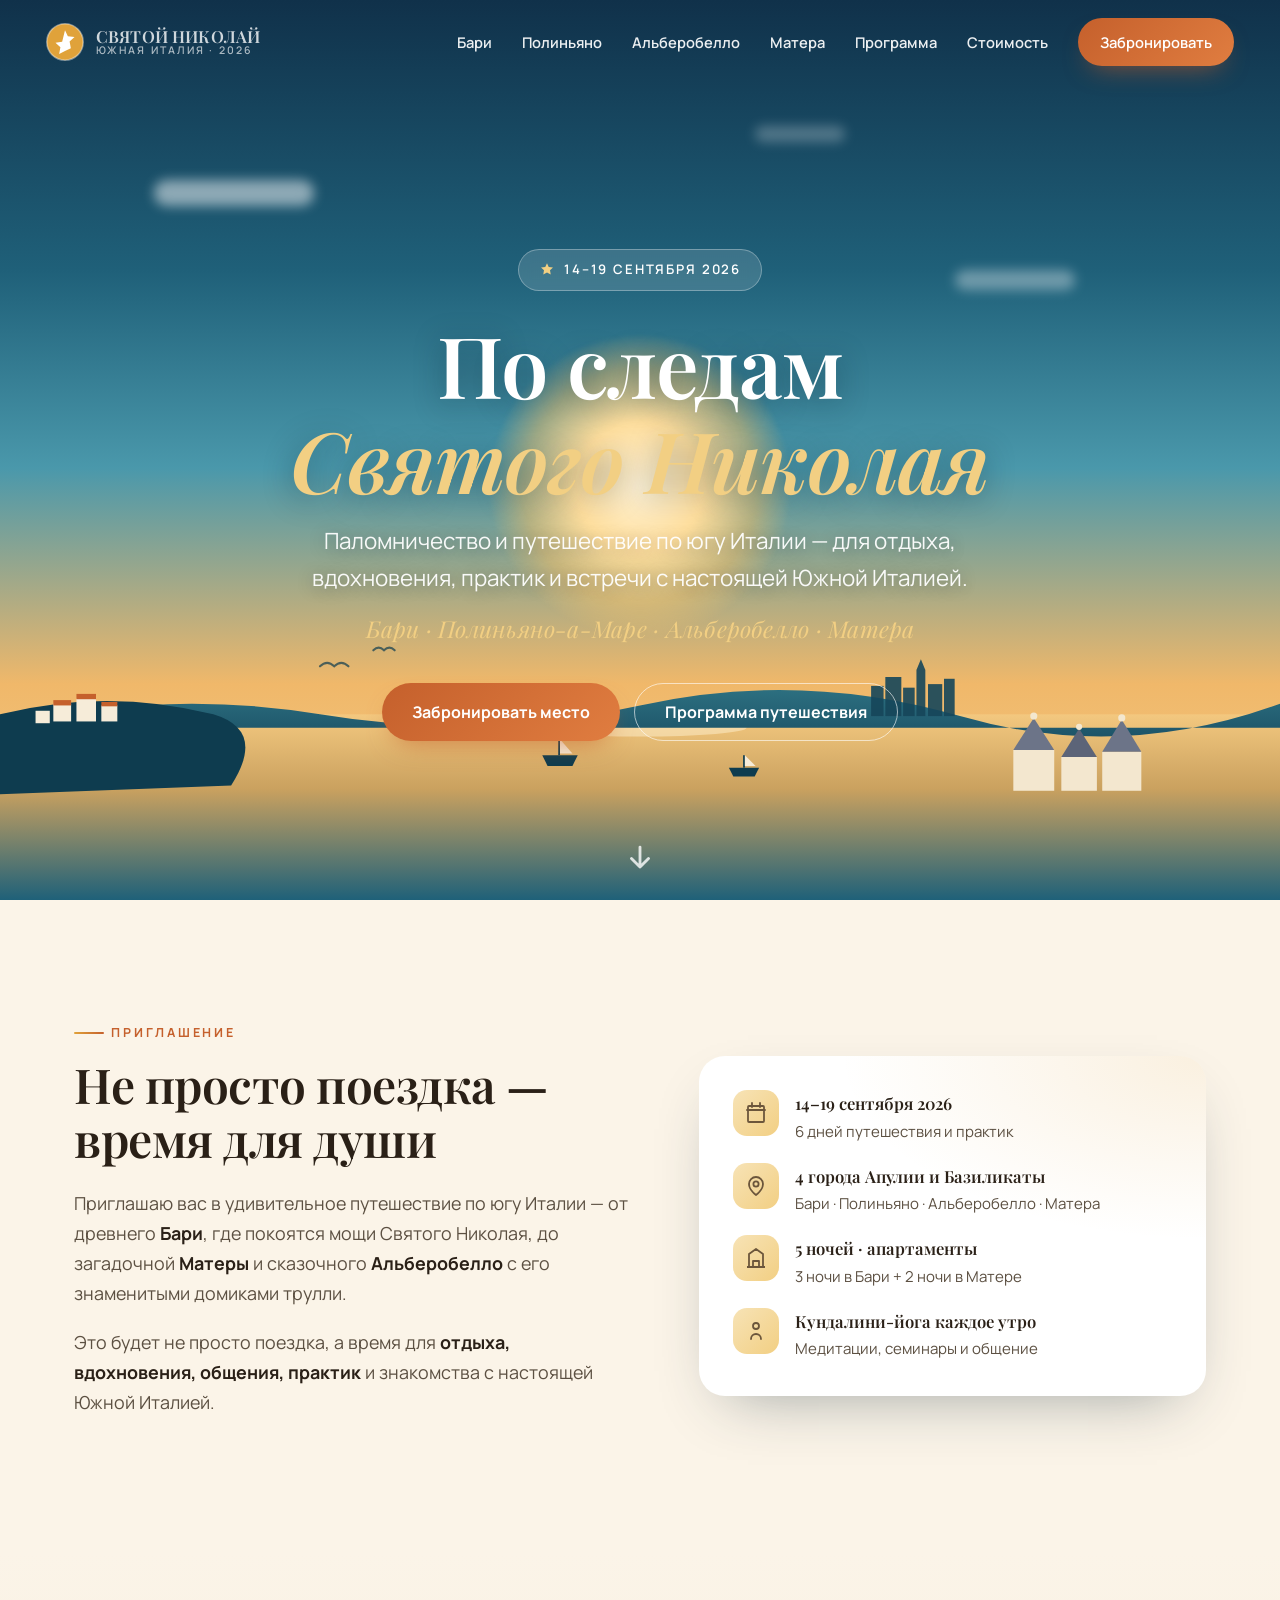
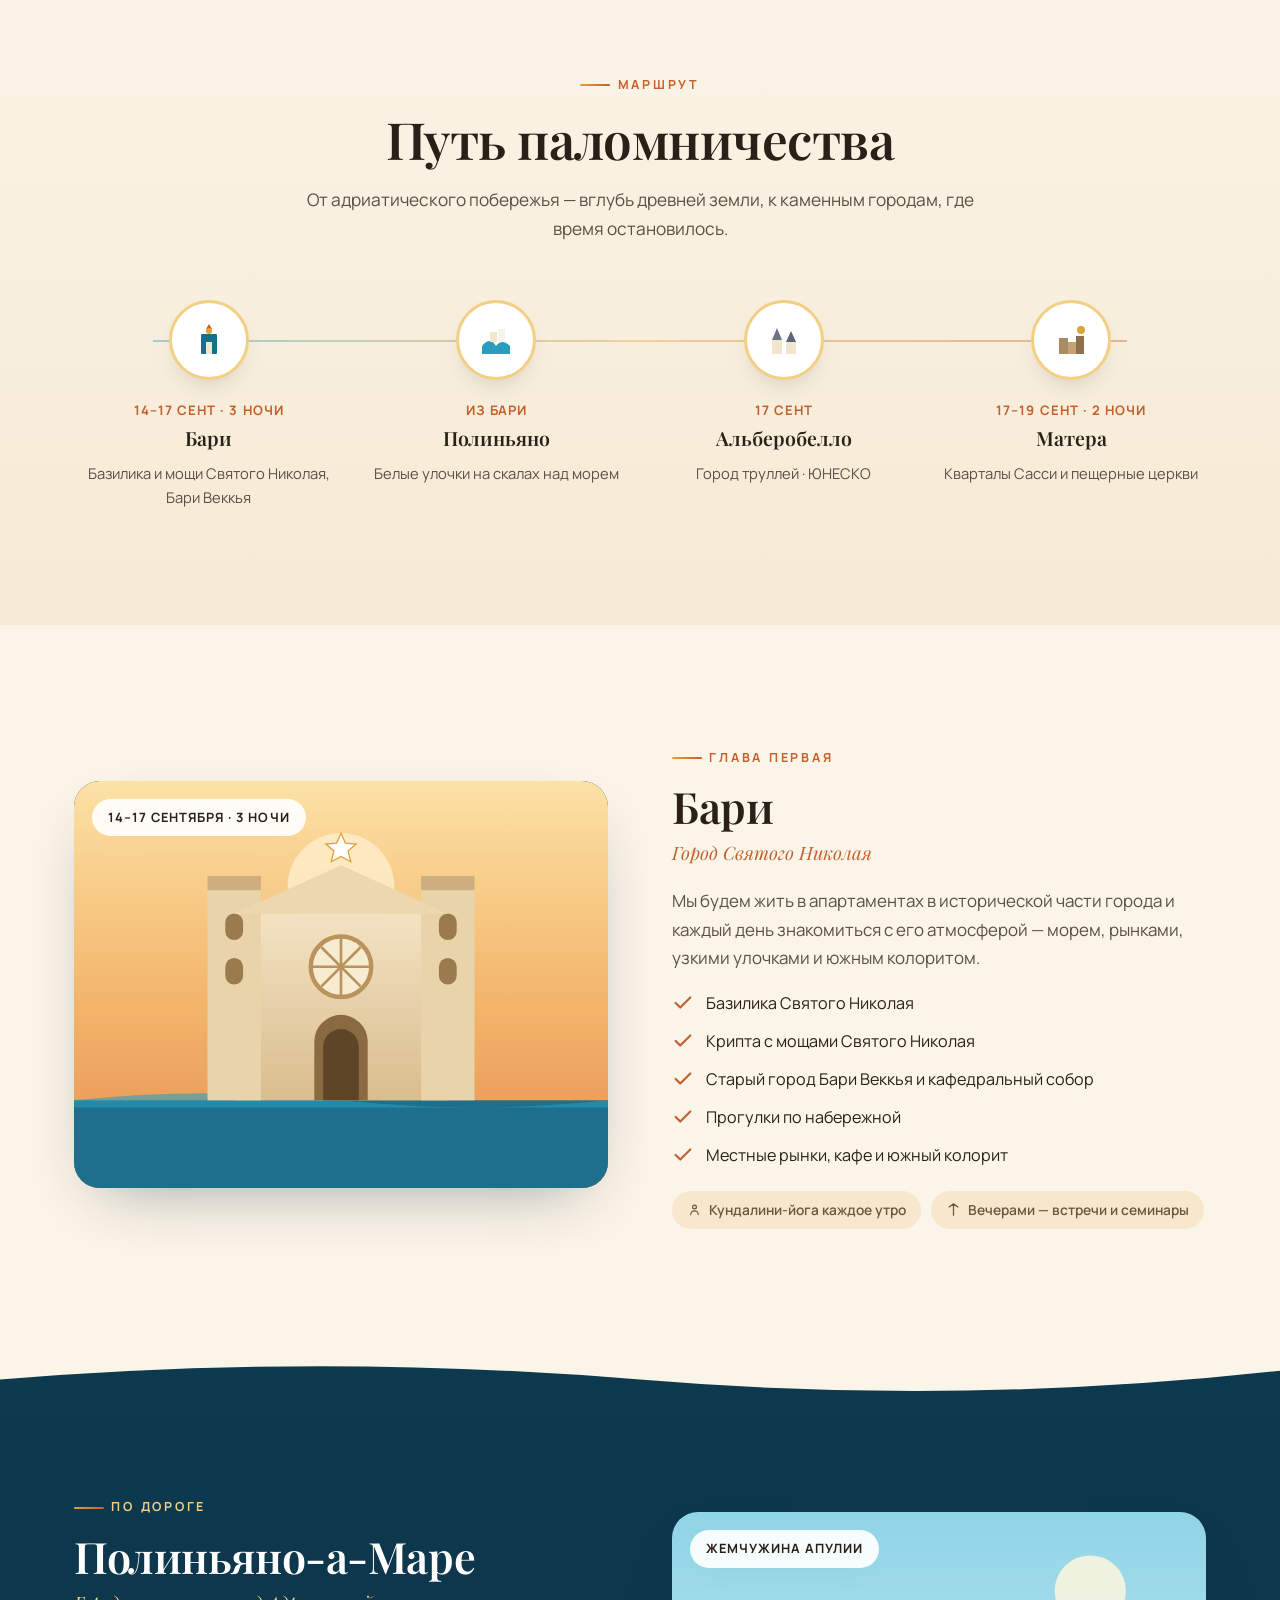
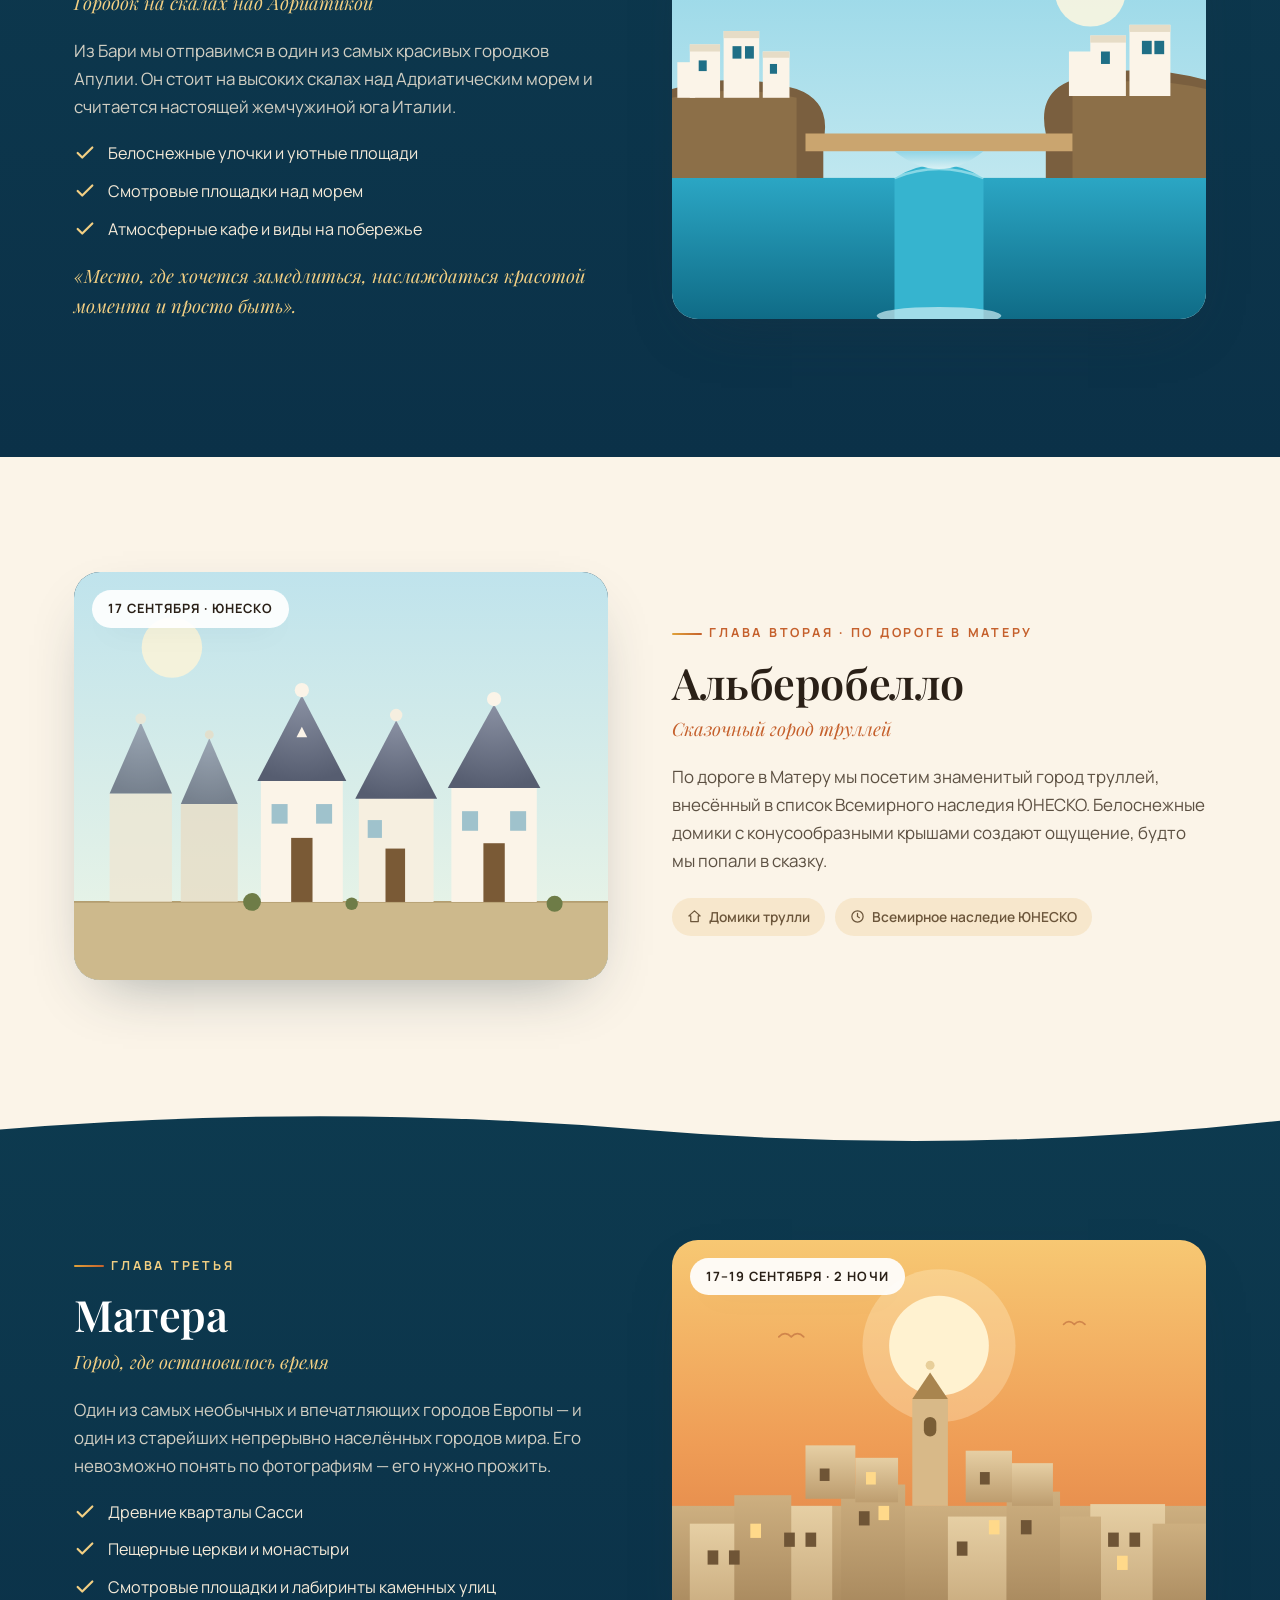
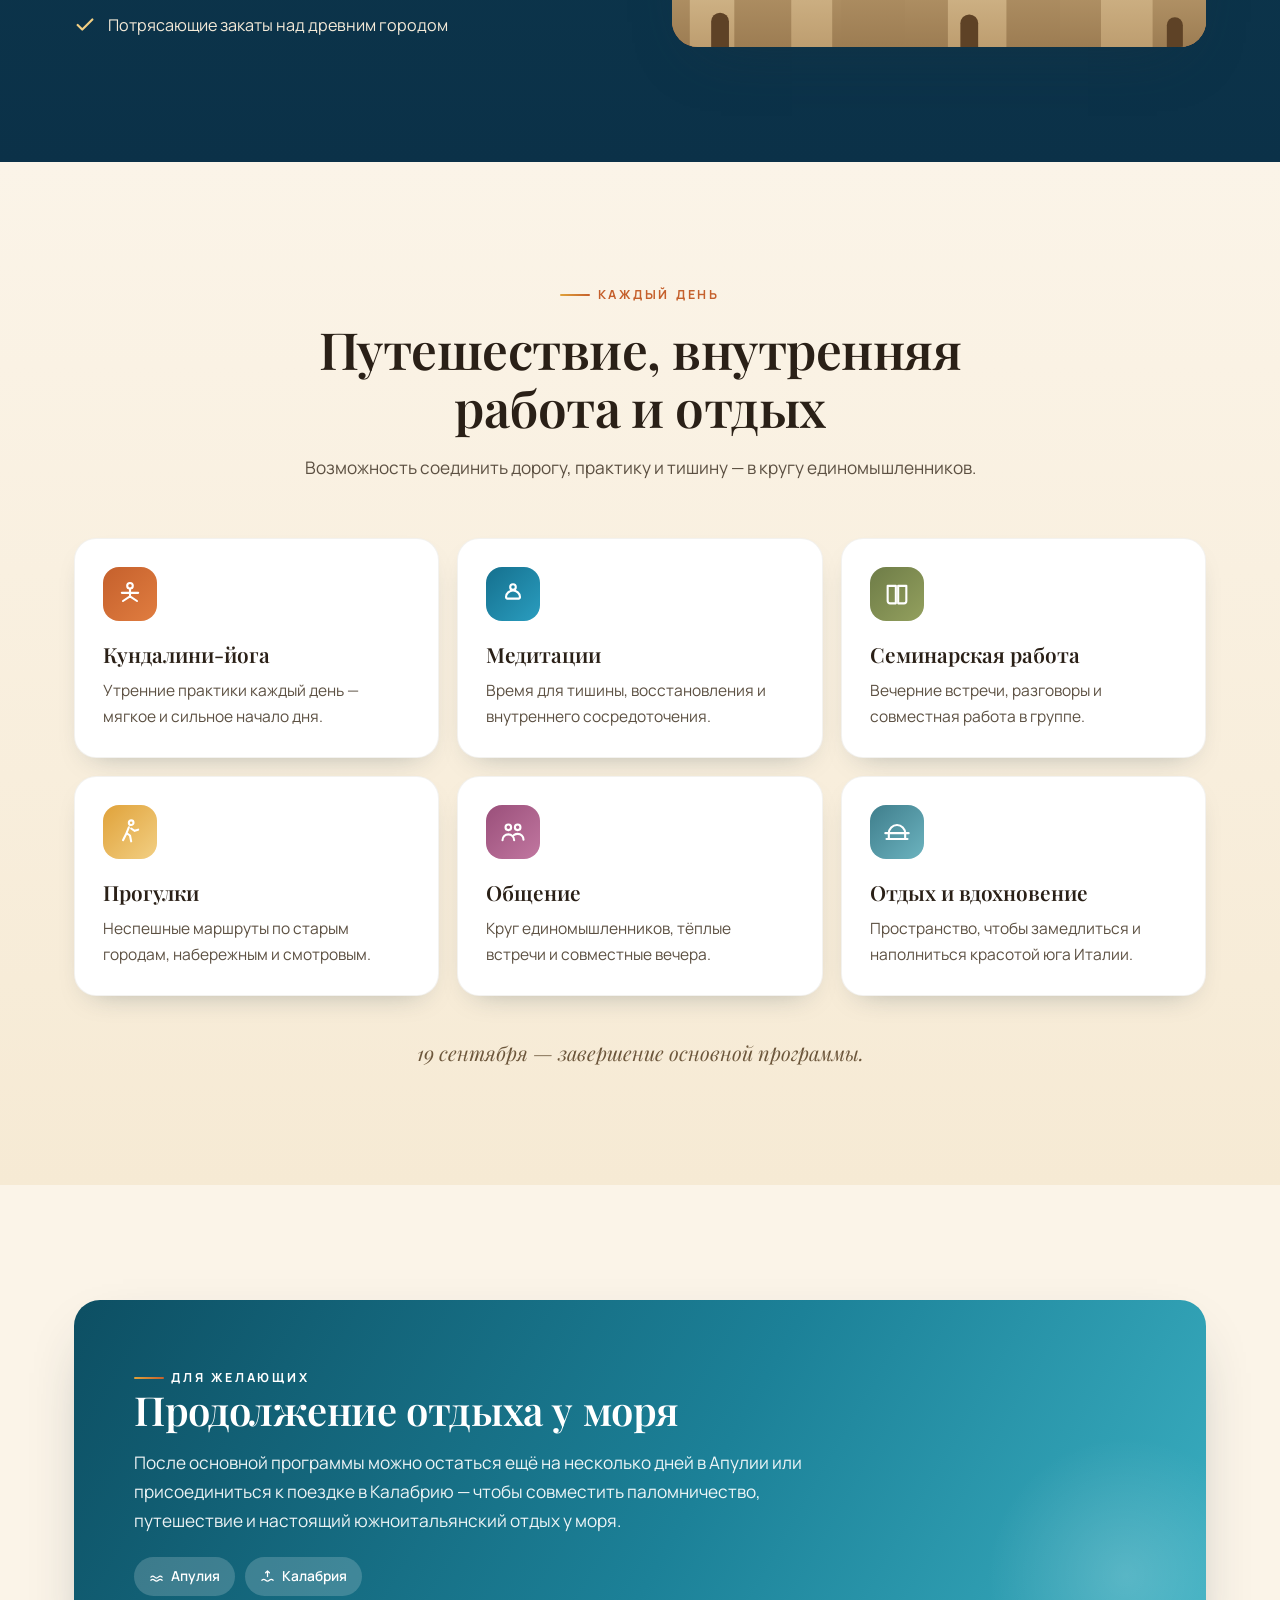
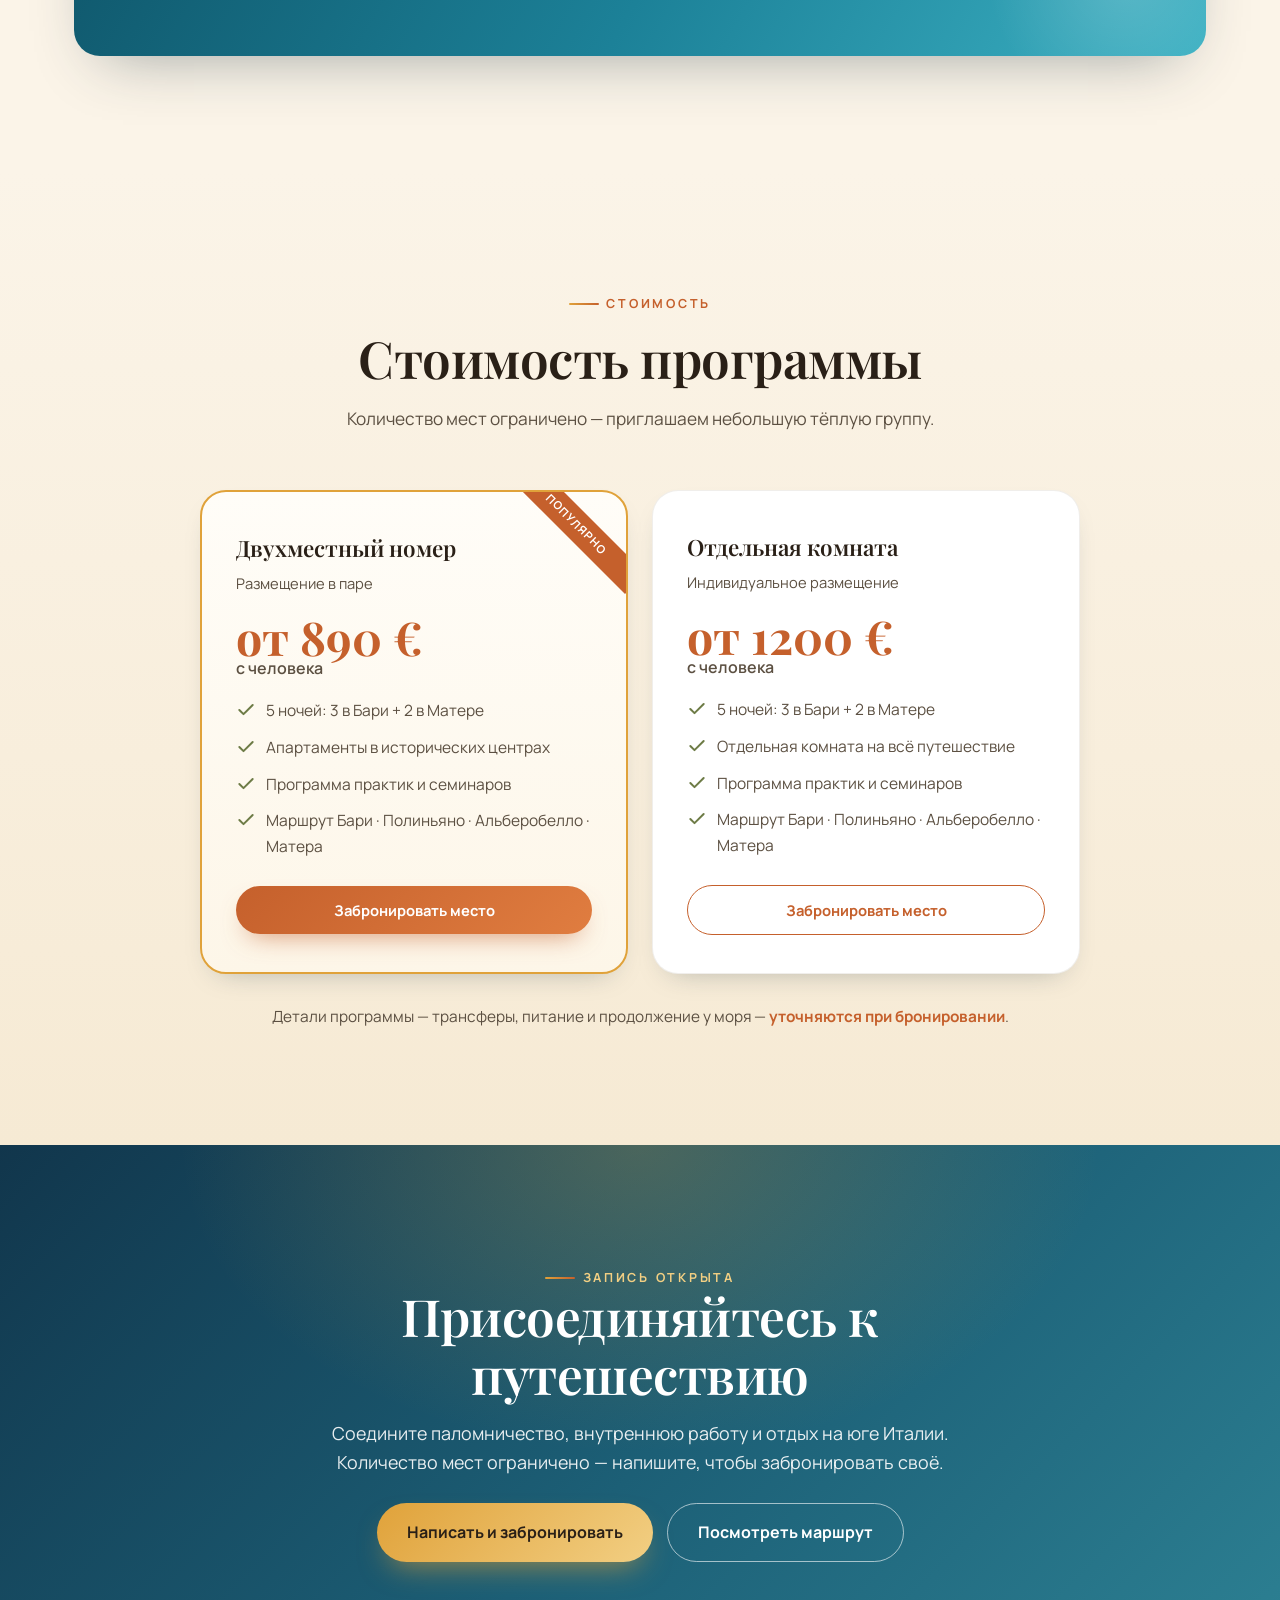
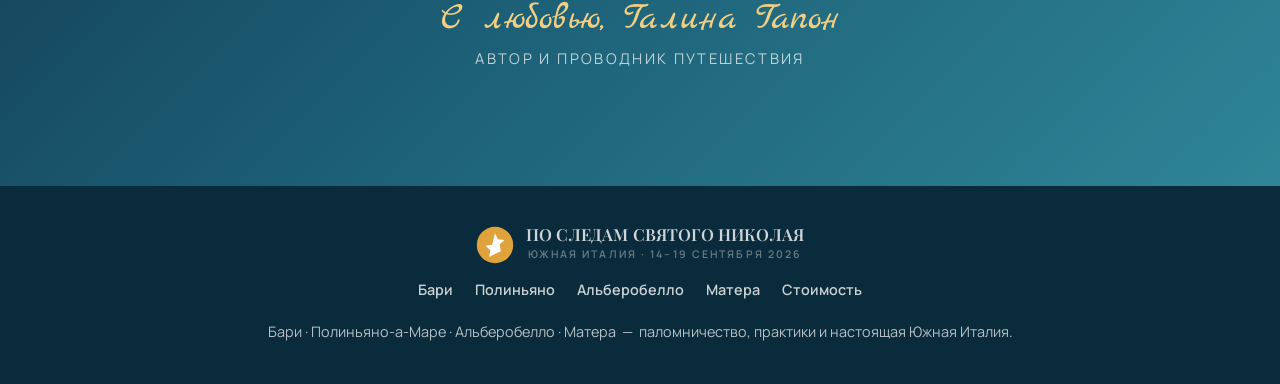
==== index.html @ a9928891 "Сайт-приглашение: По следам Святого Николая — Южная Италия (14–19 сентября 2026) Одностраничный сайт" ====
<!DOCTYPE html>
<html lang="ru">
<head>
<meta charset="UTF-8">
<meta name="viewport" content="width=device-width, initial-scale=1.0">
<title>По следам Святого Николая · Южная Италия · 14–19 сентября 2026</title>
<meta name="description" content="Путешествие по югу Италии: Бари, Полиньяно-а-Маре, Альберобелло и Матера. Паломничество к мощам Святого Николая, практики Кундалини-йоги, медитации и южноитальянский колорит. 14–19 сентября 2026.">
<meta property="og:title" content="По следам Святого Николая · Южная Италия">
<meta property="og:description" content="Бари · Полиньяно-а-Маре · Альберобелло · Матера. 14–19 сентября 2026. Паломничество, практики и настоящая Южная Италия.">
<meta property="og:type" content="website">
<link rel="preconnect" href="https://fonts.googleapis.com">
<link rel="preconnect" href="https://fonts.gstatic.com" crossorigin>
<link href="https://fonts.googleapis.com/css2?family=Playfair+Display:ital,wght@0,500;0,600;0,700;1,500&family=Manrope:wght@300;400;500;600;700&family=Marck+Script&display=swap" rel="stylesheet">
<style>
  :root{
    --sea-deep:#0b3d54; --sea:#15708e; --sea-light:#2a9dbf; --azure:#5cc3d8;
    --terracotta:#c5602c; --terracotta-light:#e07d40;
    --gold:#e0a23a; --gold-soft:#f2cf83; --gold-pale:#f7e3b6;
    --cream:#fbf4e8; --cream-deep:#f3e6cf;
    --stone:#6c563b; --stone-light:#a98c63;
    --olive:#6e7c47;
    --ink:#2a2017; --ink-soft:#5c5042;
    --white:#ffffff;
    --shadow:0 24px 60px -28px rgba(28,52,64,.45);
    --shadow-sm:0 12px 30px -18px rgba(28,52,64,.4);
    --radius:26px;
    --maxw:1180px;
  }
  *{box-sizing:border-box;margin:0;padding:0}
  html{scroll-behavior:smooth}
  body{
    font-family:'Manrope',system-ui,sans-serif;
    color:var(--ink);
    background:var(--cream);
    line-height:1.66;
    -webkit-font-smoothing:antialiased;
    overflow-x:hidden;
  }
  h1,h2,h3,.serif{font-family:'Playfair Display',Georgia,serif;font-weight:600;line-height:1.12;letter-spacing:-.01em}
  img,svg{display:block;max-width:100%}
  a{color:inherit;text-decoration:none}
  section{position:relative}
  .wrap{max-width:var(--maxw);margin:0 auto;padding:0 24px}
  .eyebrow{
    display:inline-flex;align-items:center;gap:.6em;
    font-size:.78rem;font-weight:700;letter-spacing:.22em;text-transform:uppercase;
    color:var(--terracotta);
  }
  .eyebrow::before{content:"";width:30px;height:2px;background:linear-gradient(90deg,var(--gold),var(--terracotta));border-radius:2px}

  /* ---------- HEADER ---------- */
  .site-header{
    position:fixed;top:0;left:0;right:0;z-index:60;
    display:flex;align-items:center;justify-content:space-between;
    padding:18px clamp(20px,4vw,46px);
    transition:background .4s ease, box-shadow .4s ease, padding .4s ease;
  }
  .site-header.scrolled{
    background:rgba(251,244,232,.86);
    backdrop-filter:blur(14px);
    box-shadow:0 10px 30px -22px rgba(20,40,50,.5);
    padding-top:12px;padding-bottom:12px;
  }
  .brand{display:flex;align-items:center;gap:12px;color:var(--white);transition:color .4s}
  .scrolled .brand{color:var(--ink)}
  .brand .mark{width:38px;height:38px;flex:none}
  .brand b{font-family:'Playfair Display',serif;font-weight:600;font-size:1.04rem;letter-spacing:.01em;line-height:1.05}
  .brand span{display:block;font-family:'Manrope';font-size:.66rem;letter-spacing:.2em;text-transform:uppercase;opacity:.8;font-weight:600}
  .nav{display:flex;align-items:center;gap:30px}
  .nav a{
    font-size:.92rem;font-weight:600;color:rgba(255,255,255,.92);
    position:relative;transition:color .3s;
  }
  .scrolled .nav a{color:var(--ink-soft)}
  .nav a:not(.btn)::after{content:"";position:absolute;left:0;bottom:-6px;height:2px;width:0;background:var(--gold);transition:width .3s}
  .nav a:not(.btn):hover::after{width:100%}
  .nav a:not(.btn):hover{color:var(--gold)}
  .scrolled .nav a:not(.btn):hover{color:var(--terracotta)}
  .btn{
    display:inline-flex;align-items:center;gap:.5em;
    background:linear-gradient(135deg,var(--terracotta),var(--terracotta-light));
    color:#fff !important;font-weight:700;font-size:.92rem;
    padding:12px 22px;border-radius:100px;
    box-shadow:0 12px 26px -12px rgba(197,96,44,.7);
    transition:transform .25s ease, box-shadow .25s ease;
  }
  .btn:hover{transform:translateY(-2px);box-shadow:0 18px 34px -12px rgba(197,96,44,.8)}
  .btn.ghost{background:transparent;border:1.6px solid rgba(255,255,255,.6);box-shadow:none;color:#fff !important}
  .scrolled .btn.ghost{border-color:var(--terracotta);color:var(--terracotta) !important}
  .burger{display:none;flex-direction:column;gap:5px;background:none;border:0;cursor:pointer;padding:6px}
  .burger span{width:26px;height:2.4px;background:#fff;border-radius:2px;transition:.3s}
  .scrolled .burger span{background:var(--ink)}

  /* ---------- HERO ---------- */
  .hero{
    min-height:100svh;position:relative;display:flex;align-items:center;
    background:linear-gradient(180deg,#10314a 0%, #1f6079 30%, #4a98ab 52%, #f0b86a 76%, #f4cf8e 100%);
    overflow:hidden;
  }
  .hero .sun{
    position:absolute;left:50%;top:54%;
    width:300px;height:300px;border-radius:50%;
    background:radial-gradient(circle,#fff3d6 0%, #ffdf9e 30%, rgba(247,196,107,.5) 55%, rgba(247,196,107,0) 72%);
    transform:translate(-50%,-50%);
    filter:blur(2px);animation:glow 7s ease-in-out infinite;
  }
  @keyframes glow{0%,100%{opacity:.9;transform:translate(-50%,-50%) scale(1)}50%{opacity:1;transform:translate(-50%,-50%) scale(1.06)}}
  .hero-scene{position:absolute;left:0;right:0;bottom:-1px;width:100%;height:auto;z-index:2}
  .hero-clouds{position:absolute;inset:0;z-index:1;pointer-events:none}
  .cloud{position:absolute;background:rgba(255,255,255,.5);border-radius:100px;filter:blur(6px)}
  .c1{width:160px;height:26px;top:20%;left:12%;animation:drift 26s linear infinite}
  .c2{width:120px;height:20px;top:30%;right:16%;opacity:.7;animation:drift 34s linear infinite reverse}
  .c3{width:90px;height:16px;top:14%;right:34%;opacity:.5;animation:drift 30s linear infinite}
  @keyframes drift{0%{transform:translateX(-30px)}50%{transform:translateX(30px)}100%{transform:translateX(-30px)}}
  .hero-inner{position:relative;z-index:5;width:100%;max-width:var(--maxw);margin:0 auto;padding:120px 24px 30px;text-align:center;color:#fff}
  .hero-badge{
    display:inline-flex;align-items:center;gap:.7em;margin-bottom:26px;
    padding:9px 20px;border-radius:100px;
    background:rgba(255,255,255,.14);border:1px solid rgba(255,255,255,.3);
    backdrop-filter:blur(6px);
    font-size:.82rem;font-weight:600;letter-spacing:.14em;text-transform:uppercase;
  }
  .hero-badge svg{width:16px;height:16px}
  .hero h1{
    font-size:clamp(2.5rem,7vw,5.3rem);color:#fff;
    text-shadow:0 4px 30px rgba(10,30,45,.4);
    margin-bottom:.18em;
  }
  .hero h1 em{font-style:italic;color:var(--gold-soft)}
  .hero .lead{
    font-size:clamp(1.05rem,2.2vw,1.4rem);font-weight:400;
    max-width:660px;margin:0 auto 14px;color:rgba(255,255,255,.94);
    text-shadow:0 2px 16px rgba(10,30,45,.35);
  }
  .hero .route-line{
    font-family:'Playfair Display',serif;font-style:italic;
    font-size:clamp(1rem,2.4vw,1.45rem);color:var(--gold-soft);
    margin-bottom:34px;letter-spacing:.01em;
  }
  .hero-cta{display:flex;gap:14px;justify-content:center;flex-wrap:wrap}
  .hero-cta .btn{padding:15px 30px;font-size:1rem}
  .scroll-hint{position:absolute;bottom:26px;left:50%;transform:translateX(-50%);z-index:5;color:#fff;opacity:.8;animation:bob 2.4s ease-in-out infinite}
  @keyframes bob{0%,100%{transform:translateX(-50%) translateY(0)}50%{transform:translateX(-50%) translateY(9px)}}

  /* ---------- SECTION SHELL ---------- */
  .section{padding:clamp(72px,9vw,120px) 0}
  .section-head{max-width:720px;margin:0 auto 56px;text-align:center}
  .section-head h2{font-size:clamp(2rem,4.6vw,3.2rem);margin:.3em 0 .35em}
  .section-head p{font-size:1.08rem;color:var(--ink-soft)}
  .tint-cream{background:var(--cream)}
  .tint-deep{background:linear-gradient(180deg,#0d3a4f,#0b3148);color:#f4ead8}
  .tint-deep .section-head p,.tint-deep p{color:rgba(244,234,216,.82)}
  .tint-sand{background:linear-gradient(180deg,#fbf4e8,#f6ead4)}

  /* ---------- INVITE ---------- */
  .invite{display:grid;grid-template-columns:1.05fr .95fr;gap:clamp(30px,5vw,68px);align-items:center}
  .invite .lead-text p{font-size:1.12rem;margin-bottom:1.1em;color:var(--ink-soft)}
  .invite .lead-text p strong{color:var(--ink);font-weight:700}
  .invite-card{
    background:var(--white);border-radius:var(--radius);padding:34px;
    box-shadow:var(--shadow);position:relative;overflow:hidden;
  }
  .invite-card::before{content:"";position:absolute;inset:0;background:radial-gradient(120% 90% at 100% 0,rgba(224,162,58,.16),transparent 60%)}
  .invite-card .facts{position:relative;display:grid;gap:18px}
  .fact{display:flex;gap:16px;align-items:flex-start}
  .fact .ic{flex:none;width:46px;height:46px;border-radius:14px;display:grid;place-items:center;background:linear-gradient(135deg,var(--gold-pale),var(--gold-soft));color:var(--stone)}
  .fact .ic svg{width:24px;height:24px}
  .fact b{display:block;font-size:1.04rem;font-family:'Playfair Display',serif;font-weight:600}
  .fact span{font-size:.94rem;color:var(--ink-soft)}

  /* ---------- ROUTE TIMELINE ---------- */
  .route-grid{display:grid;grid-template-columns:repeat(4,1fr);gap:18px;position:relative}
  .route-grid::before{content:"";position:absolute;top:40px;left:7%;right:7%;height:2px;background:linear-gradient(90deg,var(--sea-light),var(--gold),var(--terracotta));opacity:.4;z-index:0}
  .stop{position:relative;z-index:1;text-align:center}
  .stop .dot{
    width:80px;height:80px;margin:0 auto 16px;border-radius:50%;
    background:var(--white);box-shadow:var(--shadow-sm);
    display:grid;place-items:center;border:3px solid var(--gold-soft);
    transition:transform .3s;
  }
  .stop:hover .dot{transform:translateY(-6px)}
  .stop .dot svg{width:40px;height:40px}
  .stop h4{font-family:'Playfair Display',serif;font-size:1.22rem;font-weight:600;margin-bottom:2px}
  .stop .when{font-size:.82rem;font-weight:700;letter-spacing:.08em;text-transform:uppercase;color:var(--terracotta)}
  .stop p{font-size:.92rem;color:var(--ink-soft);margin-top:6px}

  /* ---------- CITY BLOCKS ---------- */
  .city{display:grid;grid-template-columns:1fr 1fr;gap:clamp(28px,5vw,64px);align-items:center}
  .city.flip .city-art{order:2}
  .city-art{
    border-radius:var(--radius);overflow:hidden;box-shadow:var(--shadow);
    position:relative;aspect-ratio:4/3.05;background:#0e2f44;
  }
  .city-art svg{width:100%;height:100%}
  .city-tag{
    position:absolute;top:18px;left:18px;z-index:3;
    background:rgba(255,255,255,.92);color:var(--ink);
    padding:8px 16px;border-radius:100px;font-size:.8rem;font-weight:700;
    letter-spacing:.08em;text-transform:uppercase;box-shadow:var(--shadow-sm);
  }
  .city-copy .eyebrow{margin-bottom:14px}
  .city-copy h3{font-size:clamp(1.9rem,3.6vw,2.7rem);margin-bottom:.18em}
  .city-copy .sub{font-style:italic;font-family:'Playfair Display',serif;color:var(--terracotta);font-size:1.15rem;margin-bottom:1em}
  .city-copy>p{color:var(--ink-soft);font-size:1.06rem;margin-bottom:1.1em}
  .tint-deep .city-copy>p{color:rgba(244,234,216,.85)}
  .ticklist{list-style:none;display:grid;gap:11px}
  .ticklist li{display:flex;gap:12px;align-items:flex-start;font-size:1.01rem}
  .ticklist li svg{flex:none;width:22px;height:22px;margin-top:2px;color:var(--terracotta)}
  .tint-deep .ticklist li svg{color:var(--gold-soft)}
  .pillrow{display:flex;flex-wrap:wrap;gap:10px;margin-top:22px}
  .pill{display:inline-flex;align-items:center;gap:.5em;background:rgba(224,162,58,.16);color:var(--stone);padding:8px 15px;border-radius:100px;font-size:.86rem;font-weight:600}
  .tint-deep .pill{background:rgba(244,234,216,.14);color:#f4ead8}
  .pill svg{width:15px;height:15px}

  /* ---------- DAILY GRID ---------- */
  .daily-grid{display:grid;grid-template-columns:repeat(3,1fr);gap:18px}
  .daily-card{
    background:var(--white);border-radius:22px;padding:28px;
    box-shadow:var(--shadow-sm);transition:transform .3s ease, box-shadow .3s ease;
    border:1px solid rgba(108,86,59,.08);
  }
  .daily-card:hover{transform:translateY(-6px);box-shadow:var(--shadow)}
  .daily-card .ic{width:54px;height:54px;border-radius:16px;display:grid;place-items:center;margin-bottom:16px;color:#fff}
  .daily-card .ic svg{width:28px;height:28px}
  .i-yoga{background:linear-gradient(135deg,#c5602c,#e07d40)}
  .i-med{background:linear-gradient(135deg,#15708e,#2a9dbf)}
  .i-book{background:linear-gradient(135deg,#6e7c47,#93a05e)}
  .i-walk{background:linear-gradient(135deg,#e0a23a,#f2cf83)}
  .i-people{background:linear-gradient(135deg,#9a4f7a,#c177a0)}
  .i-rest{background:linear-gradient(135deg,#3f7e8c,#6cb3bf)}
  .daily-card h4{font-family:'Playfair Display',serif;font-size:1.3rem;font-weight:600;margin-bottom:6px}
  .daily-card p{font-size:.97rem;color:var(--ink-soft)}

  /* ---------- SEA EXTENSION ---------- */
  .sea-banner{
    border-radius:var(--radius);overflow:hidden;position:relative;
    background:linear-gradient(120deg,#0d4f63,#1c8198 55%,#3bb0c2);
    color:#fff;padding:clamp(34px,5vw,60px);box-shadow:var(--shadow);
  }
  .sea-banner::after{content:"";position:absolute;right:-60px;bottom:-60px;width:280px;height:280px;border-radius:50%;background:radial-gradient(circle,rgba(255,255,255,.18),transparent 70%)}
  .sea-banner-inner{position:relative;z-index:2;max-width:680px}
  .sea-banner h3{font-size:clamp(1.7rem,3.4vw,2.5rem);color:#fff;margin-bottom:.4em}
  .sea-banner p{font-size:1.08rem;color:rgba(255,255,255,.92);margin-bottom:1em}
  .sea-banner .pillrow .pill{background:rgba(255,255,255,.18);color:#fff}

  /* ---------- PRICING ---------- */
  .price-grid{display:grid;grid-template-columns:repeat(2,1fr);gap:24px;max-width:880px;margin:0 auto}
  .price-card{
    background:var(--white);border-radius:var(--radius);padding:38px 34px;
    box-shadow:var(--shadow-sm);position:relative;overflow:hidden;
    border:1px solid rgba(108,86,59,.1);transition:transform .3s, box-shadow .3s;
  }
  .price-card:hover{transform:translateY(-6px);box-shadow:var(--shadow)}
  .price-card.feature{border:2px solid var(--gold);background:linear-gradient(180deg,#fffdf8,#fdf6e8)}
  .price-card .ribbon{position:absolute;top:18px;right:-34px;transform:rotate(45deg);background:var(--terracotta);color:#fff;font-size:.7rem;font-weight:700;letter-spacing:.12em;padding:5px 44px;text-transform:uppercase}
  .price-card h4{font-family:'Playfair Display',serif;font-size:1.4rem;font-weight:600;margin-bottom:4px}
  .price-card .who{font-size:.92rem;color:var(--ink-soft);margin-bottom:18px}
  .price-card .amount{font-family:'Playfair Display',serif;font-size:2.9rem;font-weight:700;color:var(--terracotta);line-height:1}
  .price-card .amount small{font-size:1rem;font-weight:600;color:var(--ink-soft);display:block;font-family:'Manrope'}
  .price-card ul{list-style:none;margin:22px 0 26px;display:grid;gap:11px}
  .price-card ul li{display:flex;gap:10px;align-items:flex-start;font-size:.97rem;color:var(--ink-soft)}
  .price-card ul li svg{flex:none;width:20px;height:20px;color:var(--olive);margin-top:2px}
  .price-card .btn{width:100%;justify-content:center}
  .price-note{text-align:center;margin-top:30px;font-size:.96rem;color:var(--ink-soft)}
  .price-note b{color:var(--terracotta)}

  /* ---------- BOOKING / CTA ---------- */
  .booking{
    background:linear-gradient(135deg,#11364c 0%, #1c5f76 50%, #2f8597 100%);
    color:#fff;text-align:center;position:relative;overflow:hidden;
  }
  .booking::before{content:"";position:absolute;inset:0;background:radial-gradient(60% 80% at 50% 0,rgba(224,162,58,.25),transparent 60%)}
  .booking .wrap{position:relative;z-index:2;max-width:760px}
  .booking h2{font-size:clamp(2rem,4.6vw,3.2rem);color:#fff;margin-bottom:.3em}
  .booking p{font-size:1.12rem;color:rgba(255,255,255,.9);margin-bottom:1.4em}
  .booking .hero-cta{margin-bottom:30px}
  .booking .btn.gold{background:linear-gradient(135deg,var(--gold),var(--gold-soft));color:var(--ink) !important;box-shadow:0 14px 30px -12px rgba(224,162,58,.7)}
  .signature{margin-top:38px}
  .signature .sig-name{font-family:'Marck Script',cursive;font-size:2.4rem;color:var(--gold-soft);line-height:1}
  .signature .sig-role{font-size:.92rem;letter-spacing:.16em;text-transform:uppercase;color:rgba(255,255,255,.7);margin-top:8px}

  /* ---------- FOOTER ---------- */
  footer{background:#0a2b3c;color:rgba(255,255,255,.7);padding:40px 0;text-align:center;font-size:.9rem}
  footer .brand{justify-content:center;color:#fff;margin-bottom:14px}
  footer a{color:var(--gold-soft)}
  footer .fnav{display:flex;gap:22px;justify-content:center;flex-wrap:wrap;margin:14px 0 18px}
  footer .fnav a{color:rgba(255,255,255,.78);font-weight:600}
  footer .fnav a:hover{color:var(--gold-soft)}

  /* wave divider */
  .wave{display:block;width:100%;height:auto;margin-bottom:-6px}

  /* reveal */
  .reveal{opacity:0;transform:translateY(34px);transition:opacity .8s cubic-bezier(.2,.7,.2,1),transform .8s cubic-bezier(.2,.7,.2,1)}
  .reveal.in{opacity:1;transform:none}
  .reveal.d1{transition-delay:.08s}.reveal.d2{transition-delay:.16s}.reveal.d3{transition-delay:.24s}.reveal.d4{transition-delay:.32s}

  /* ---------- RESPONSIVE ---------- */
  @media (max-width:900px){
    .nav{
      position:fixed;inset:0 0 0 auto;width:min(80vw,320px);
      flex-direction:column;align-items:flex-start;justify-content:center;gap:26px;
      background:rgba(13,52,71,.97);backdrop-filter:blur(10px);padding:40px;
      transform:translateX(100%);transition:transform .4s ease;
    }
    .nav.open{transform:none}
    .nav a,.scrolled .nav a{color:#fff}
    .nav .btn{color:#fff !important}
    .burger{display:flex;z-index:70}
    .nav.open ~ .burger span:nth-child(1){transform:translateY(7px) rotate(45deg)}
    .invite,.city,.city.flip .city-art{grid-template-columns:1fr}
    .city.flip .city-art{order:0}
    .route-grid{grid-template-columns:repeat(2,1fr);gap:30px}
    .route-grid::before{display:none}
    .daily-grid{grid-template-columns:repeat(2,1fr)}
    .price-grid{grid-template-columns:1fr;max-width:460px}
  }
  @media (max-width:560px){
    .daily-grid{grid-template-columns:1fr}
    .route-grid{grid-template-columns:1fr}
    .hero-inner{padding-top:104px}
    .nav{width:100%}
  }
  @media (prefers-reduced-motion:reduce){
    .reveal{transition:none;opacity:1;transform:none}
    .sun,.cloud,.scroll-hint{animation:none}
  }
</style>
</head>
<body>

<!-- ============ HEADER ============ -->
<header class="site-header" id="top">
  <a class="brand" href="#top">
    <svg class="mark" viewBox="0 0 48 48" fill="none" aria-hidden="true">
      <circle cx="24" cy="24" r="23" fill="#e0a23a"/>
      <circle cx="24" cy="24" r="23" stroke="#fff" stroke-opacity=".4" stroke-width="2"/>
      <path d="M24 9l3.6 7.7 8.4 1-6.2 5.8 1.6 8.4L24 35.4 16.6 39l1.6-8.4-6.2-5.8 8.4-1L24 9z" fill="#fff"/>
    </svg>
    <span style="line-height:1.1"><b>Святой&nbsp;Николай</b><span>Южная Италия · 2026</span></span>
  </a>
  <nav class="nav" id="nav">
    <a href="#bari">Бари</a>
    <a href="#polignano">Полиньяно</a>
    <a href="#alberobello">Альберобелло</a>
    <a href="#matera">Матера</a>
    <a href="#daily">Программа</a>
    <a href="#price">Стоимость</a>
    <a href="#booking" class="btn">Забронировать</a>
  </nav>
  <button class="burger" id="burger" aria-label="Меню"><span></span><span></span><span></span></button>
</header>

<!-- ============ HERO ============ -->
<section class="hero" id="hero">
  <div class="sun"></div>
  <div class="hero-clouds">
    <div class="cloud c1"></div><div class="cloud c2"></div><div class="cloud c3"></div>
  </div>

  <div class="hero-inner">
    <span class="hero-badge">
      <svg viewBox="0 0 24 24" fill="none"><path d="M12 2l2.6 5.6L21 8.3l-4.5 4.2 1.1 6.1L12 15.7 6.4 18.6l1.1-6.1L3 8.3l6.4-.7L12 2z" fill="#f2cf83"/></svg>
      14–19 сентября 2026
    </span>
    <h1>По следам<br><em>Святого Николая</em></h1>
    <p class="lead">Паломничество и путешествие по югу Италии — для отдыха, вдохновения, практик и встречи с настоящей Южной Италией.</p>
    <p class="route-line">Бари · Полиньяно-а-Маре · Альберобелло · Матера</p>
    <div class="hero-cta">
      <a href="#booking" class="btn">Забронировать место</a>
      <a href="#route" class="btn ghost">Программа путешествия</a>
    </div>
  </div>

  <!-- bottom panoramic scene -->
  <svg class="hero-scene" viewBox="0 0 1440 360" preserveAspectRatio="xMidYMax slice" aria-hidden="true">
    <defs>
      <linearGradient id="seaG" x1="0" y1="0" x2="0" y2="1">
        <stop offset="0" stop-color="#f3c87f"/><stop offset=".4" stop-color="#caa15f"/><stop offset="1" stop-color="#1d6079"/>
      </linearGradient>
      <linearGradient id="hillBack" x1="0" y1="0" x2="0" y2="1">
        <stop offset="0" stop-color="#2c6f80"/><stop offset="1" stop-color="#1d5468"/>
      </linearGradient>
    </defs>
    <!-- sea -->
    <rect x="0" y="150" width="1440" height="210" fill="url(#seaG)"/>
    <!-- sun reflection -->
    <ellipse cx="720" cy="165" rx="120" ry="10" fill="#fff2cf" opacity=".5"/>
    <!-- back hills with town -->
    <path d="M0 165 Q180 120 360 150 T720 140 T1080 152 T1440 138 V165 Z" fill="url(#hillBack)"/>
    <!-- hill town silhouette right -->
    <g fill="#16465a" opacity=".9">
      <rect x="980" y="118" width="14" height="34"/><rect x="996" y="108" width="18" height="44"/>
      <rect x="1016" y="120" width="13" height="32"/><rect x="1031" y="100" width="10" height="52"/>
      <polygon points="1031,100 1036,88 1041,100"/>
      <rect x="1044" y="116" width="16" height="36"/><rect x="1062" y="110" width="12" height="42"/>
    </g>
    <!-- foreground headland left with white houses -->
    <path d="M0 150 Q120 120 240 150 Q300 168 260 230 L0 240 Z" fill="#0e3c4f"/>
    <g fill="#f6ecd9">
      <rect x="60" y="138" width="20" height="20"/><rect x="86" y="132" width="22" height="26"/>
      <rect x="114" y="140" width="18" height="18"/><rect x="40" y="146" width="16" height="14"/>
    </g>
    <g fill="#c5602c"><rect x="60" y="134" width="20" height="6"/><rect x="86" y="127" width="22" height="6"/><rect x="114" y="136" width="18" height="5"/></g>
    <!-- trulli cluster foreground right -->
    <g transform="translate(1140 150)">
      <g fill="#f3e7cf"><rect x="0" y="40" width="46" height="46"/><rect x="54" y="48" width="40" height="38"/><rect x="100" y="42" width="44" height="44"/></g>
      <polygon points="0,40 23,4 46,40" fill="#6c7488"/><circle cx="23" cy="2" r="4" fill="#f3e7cf"/>
      <polygon points="54,48 74,16 94,48" fill="#5c6478"/><circle cx="74" cy="14" r="3.5" fill="#f3e7cf"/>
      <polygon points="100,42 122,6 144,42" fill="#6c7488"/><circle cx="122" cy="4" r="4" fill="#f3e7cf"/>
    </g>
    <!-- cypress trees -->
    <g fill="#1c4d3a">
      <path d="M470 152 q10 -64 20 0 q-10 12 -20 0Z"/><rect x="478" y="150" width="4" height="14"/>
      <path d="M505 152 q9 -54 18 0 q-9 10 -18 0Z"/><rect x="512" y="150" width="4" height="13"/>
    </g>
    <!-- boats -->
    <g fill="#0e3c4f"><path d="M610 196 l40 0 -6 12 -28 0Z"/><rect x="628" y="178" width="2" height="18"/><polygon points="630,178 644,194 630,194" fill="#f6ecd9"/></g>
    <g fill="#0e3c4f"><path d="M820 210 l34 0 -5 10 -24 0Z"/><rect x="836" y="196" width="2" height="14"/><polygon points="838,196 850,208 838,208" fill="#f6ecd9"/></g>
    <!-- birds -->
    <g stroke="#0e3c4f" stroke-width="2.4" fill="none" opacity=".7" stroke-linecap="round">
      <path d="M360 96 q8 -8 16 0 q8 -8 16 0"/><path d="M420 78 q6 -6 12 0 q6 -6 12 0"/>
    </g>
  </svg>

  <a href="#invite" class="scroll-hint" aria-label="Листать вниз">
    <svg width="34" height="34" viewBox="0 0 24 24" fill="none"><path d="M12 5v14M6 13l6 6 6-6" stroke="#fff" stroke-width="2" stroke-linecap="round" stroke-linejoin="round"/></svg>
  </a>
</section>

<!-- ============ INVITE ============ -->
<section class="section tint-cream" id="invite">
  <div class="wrap invite">
    <div class="lead-text reveal">
      <span class="eyebrow">Приглашение</span>
      <h2 style="font-size:clamp(2rem,4.4vw,3rem);margin:.3em 0 .5em">Не просто поездка —<br>время для души</h2>
      <p>Приглашаю вас в удивительное путешествие по югу Италии — от древнего <strong>Бари</strong>, где покоятся мощи Святого Николая, до загадочной <strong>Матеры</strong> и сказочного <strong>Альберобелло</strong> с его знаменитыми домиками трулли.</p>
      <p>Это будет не просто поездка, а время для <strong>отдыха, вдохновения, общения, практик</strong> и знакомства с настоящей Южной Италией.</p>
    </div>
    <div class="invite-card reveal d2">
      <div class="facts">
        <div class="fact"><div class="ic"><svg viewBox="0 0 24 24" fill="none"><path d="M8 2v4M16 2v4M3 9h18M5 5h14a1 1 0 011 1v14a1 1 0 01-1 1H5a1 1 0 01-1-1V6a1 1 0 011-1z" stroke="currentColor" stroke-width="1.8" stroke-linecap="round"/></svg></div><div><b>14–19 сентября 2026</b><span>6 дней путешествия и практик</span></div></div>
        <div class="fact"><div class="ic"><svg viewBox="0 0 24 24" fill="none"><path d="M12 21s-7-5.2-7-11a7 7 0 0114 0c0 5.8-7 11-7 11z" stroke="currentColor" stroke-width="1.8"/><circle cx="12" cy="10" r="2.6" stroke="currentColor" stroke-width="1.8"/></svg></div><div><b>4 города Апулии и Базиликаты</b><span>Бари · Полиньяно · Альберобелло · Матера</span></div></div>
        <div class="fact"><div class="ic"><svg viewBox="0 0 24 24" fill="none"><path d="M3 21h18M5 21V8l7-5 7 5v13M9 21v-6h6v6" stroke="currentColor" stroke-width="1.8" stroke-linejoin="round"/></svg></div><div><b>5 ночей · апартаменты</b><span>3 ночи в Бари + 2 ночи в Матере</span></div></div>
        <div class="fact"><div class="ic"><svg viewBox="0 0 24 24" fill="none"><circle cx="12" cy="7" r="3" stroke="currentColor" stroke-width="1.8"/><path d="M7 20c0-3 2.2-5 5-5s5 2 5 5" stroke="currentColor" stroke-width="1.8" stroke-linecap="round"/></svg></div><div><b>Кундалини-йога каждое утро</b><span>Медитации, семинары и общение</span></div></div>
      </div>
    </div>
  </div>
</section>

<!-- ============ ROUTE ============ -->
<section class="section tint-sand" id="route">
  <div class="wrap">
    <div class="section-head reveal">
      <span class="eyebrow">Маршрут</span>
      <h2>Путь паломничества</h2>
      <p>От адриатического побережья — вглубь древней земли, к каменным городам, где время остановилось.</p>
    </div>
    <div class="route-grid">
      <a href="#bari" class="stop reveal d1">
        <div class="dot"><svg viewBox="0 0 40 40" fill="none"><path d="M20 4l3 5h-6l3-5z" fill="#c5602c"/><rect x="12" y="14" width="16" height="20" rx="1" fill="#15708e"/><rect x="17" y="22" width="6" height="12" fill="#f3e6cf"/><circle cx="20" cy="11" r="3" fill="#e0a23a"/></svg></div>
        <span class="when">14–17 сент · 3 ночи</span>
        <h4>Бари</h4>
        <p>Базилика и мощи Святого Николая, Бари Веккья</p>
      </a>
      <a href="#polignano" class="stop reveal d2">
        <div class="dot"><svg viewBox="0 0 40 40" fill="none"><path d="M6 26 q8 -10 14 0 q6 -8 14 0v8H6z" fill="#2a9dbf"/><rect x="14" y="12" width="7" height="10" fill="#f3e6cf"/><rect x="22" y="9" width="7" height="13" fill="#fbf4e8"/></svg></div>
        <span class="when">Из Бари</span>
        <h4>Полиньяно</h4>
        <p>Белые улочки на скалах над морем</p>
      </a>
      <a href="#alberobello" class="stop reveal d3">
        <div class="dot"><svg viewBox="0 0 40 40" fill="none"><rect x="8" y="20" width="10" height="14" fill="#f3e6cf"/><polygon points="8,20 13,8 18,20" fill="#6c7488"/><rect x="22" y="22" width="10" height="12" fill="#f3e6cf"/><polygon points="22,22 27,11 32,22" fill="#5c6478"/></svg></div>
        <span class="when">17 сент</span>
        <h4>Альберобелло</h4>
        <p>Город труллей · ЮНЕСКО</p>
      </a>
      <a href="#matera" class="stop reveal d4">
        <div class="dot"><svg viewBox="0 0 40 40" fill="none"><rect x="8" y="18" width="9" height="16" fill="#a98c63"/><rect x="17" y="22" width="8" height="12" fill="#c5a274"/><rect x="25" y="16" width="8" height="18" fill="#8c6f4c"/><circle cx="30" cy="10" r="4" fill="#e0a23a"/></svg></div>
        <span class="when">17–19 сент · 2 ночи</span>
        <h4>Матера</h4>
        <p>Кварталы Сасси и пещерные церкви</p>
      </a>
    </div>
  </div>
</section>

<!-- ============ BARI ============ -->
<section class="section tint-cream" id="bari">
  <div class="wrap city">
    <div class="city-art reveal">
      <span class="city-tag">14–17 сентября · 3 ночи</span>
      <svg viewBox="0 0 600 460" preserveAspectRatio="xMidYMid slice" aria-label="Базилика Святого Николая в Бари">
        <defs>
          <linearGradient id="bSky" x1="0" y1="0" x2="0" y2="1"><stop offset="0" stop-color="#fce2a6"/><stop offset=".55" stop-color="#f3b46a"/><stop offset="1" stop-color="#e58f4f"/></linearGradient>
          <linearGradient id="bStone" x1="0" y1="0" x2="0" y2="1"><stop offset="0" stop-color="#f3e2c2"/><stop offset="1" stop-color="#d9bd8e"/></linearGradient>
        </defs>
        <rect width="600" height="460" fill="url(#bSky)"/>
        <circle cx="300" cy="120" r="60" fill="#fff3d4" opacity=".7"/>
        <!-- sea -->
        <rect y="360" width="600" height="100" fill="#1d6f8c"/>
        <path d="M0 360 q150 -16 300 0 t300 0 v8 H0Z" fill="#2a9dbf" opacity=".6"/>
        <!-- basilica body -->
        <rect x="180" y="150" width="240" height="210" fill="url(#bStone)"/>
        <!-- towers -->
        <rect x="150" y="120" width="60" height="240" fill="#e9d3aa"/>
        <rect x="390" y="120" width="60" height="240" fill="#e9d3aa"/>
        <rect x="150" y="108" width="60" height="16" fill="#cdae7e"/><rect x="390" y="108" width="60" height="16" fill="#cdae7e"/>
        <!-- tower windows -->
        <g fill="#9a7b4e"><rect x="170" y="150" width="20" height="30" rx="10"/><rect x="410" y="150" width="20" height="30" rx="10"/><rect x="170" y="200" width="20" height="30" rx="10"/><rect x="410" y="200" width="20" height="30" rx="10"/></g>
        <!-- gable -->
        <polygon points="180,150 300,96 420,150" fill="#ecd7af"/>
        <!-- rose window -->
        <circle cx="300" cy="210" r="34" fill="#f7ecd2" stroke="#b9925c" stroke-width="5"/>
        <g stroke="#b9925c" stroke-width="3"><line x1="300" y1="178" x2="300" y2="242"/><line x1="268" y1="210" x2="332" y2="210"/><line x1="278" y1="188" x2="322" y2="232"/><line x1="322" y1="188" x2="278" y2="232"/></g>
        <!-- portal -->
        <path d="M270 360 v-66 a30 30 0 0160 0 v66Z" fill="#8a6a40"/>
        <path d="M280 360 v-60 a20 20 0 0140 0 v60Z" fill="#5e4528"/>
        <!-- star of St Nicholas -->
        <path d="M300 60l5 11 12 1-9 8 3 12-11-6-11 6 3-12-9-8 12-1 5-11z" fill="#fff" stroke="#e0a23a" stroke-width="1.5"/>
      </svg>
    </div>
    <div class="city-copy reveal d2">
      <span class="eyebrow">Глава первая</span>
      <h3>Бари</h3>
      <p class="sub">Город Святого Николая</p>
      <p>Мы будем жить в апартаментах в исторической части города и каждый день знакомиться с его атмосферой — морем, рынками, узкими улочками и южным колоритом.</p>
      <ul class="ticklist">
        <li><svg viewBox="0 0 24 24" fill="none"><path d="M20 6L9 17l-5-5" stroke="currentColor" stroke-width="2.4" stroke-linecap="round" stroke-linejoin="round"/></svg>Базилика Святого Николая</li>
        <li><svg viewBox="0 0 24 24" fill="none"><path d="M20 6L9 17l-5-5" stroke="currentColor" stroke-width="2.4" stroke-linecap="round" stroke-linejoin="round"/></svg>Крипта с мощами Святого Николая</li>
        <li><svg viewBox="0 0 24 24" fill="none"><path d="M20 6L9 17l-5-5" stroke="currentColor" stroke-width="2.4" stroke-linecap="round" stroke-linejoin="round"/></svg>Старый город Бари Веккья и кафедральный собор</li>
        <li><svg viewBox="0 0 24 24" fill="none"><path d="M20 6L9 17l-5-5" stroke="currentColor" stroke-width="2.4" stroke-linecap="round" stroke-linejoin="round"/></svg>Прогулки по набережной</li>
        <li><svg viewBox="0 0 24 24" fill="none"><path d="M20 6L9 17l-5-5" stroke="currentColor" stroke-width="2.4" stroke-linecap="round" stroke-linejoin="round"/></svg>Местные рынки, кафе и южный колорит</li>
      </ul>
      <div class="pillrow">
        <span class="pill"><svg viewBox="0 0 24 24" fill="none"><circle cx="12" cy="8" r="3" stroke="currentColor" stroke-width="2"/><path d="M6 20c0-3.3 2.7-6 6-6s6 2.7 6 6" stroke="currentColor" stroke-width="2" stroke-linecap="round"/></svg>Кундалини-йога каждое утро</span>
        <span class="pill"><svg viewBox="0 0 24 24" fill="none"><path d="M12 3v18M5 8l7-5 7 5" stroke="currentColor" stroke-width="2" stroke-linecap="round" stroke-linejoin="round"/></svg>Вечерами — встречи и семинары</span>
      </div>
    </div>
  </div>
</section>

<!-- ============ POLIGNANO ============ -->
<section class="section tint-deep" id="polignano">
  <svg class="wave" viewBox="0 0 1440 70" preserveAspectRatio="none" style="position:absolute;top:-1px;left:0;transform:rotate(180deg)"><path d="M0 40 Q360 0 720 30 T1440 30 V70 H0Z" fill="#fbf4e8"/></svg>
  <div class="wrap city flip" style="padding-top:30px">
    <div class="city-art reveal">
      <span class="city-tag">Жемчужина Апулии</span>
      <svg viewBox="0 0 600 460" preserveAspectRatio="xMidYMid slice" aria-label="Полиньяно-а-Маре">
        <defs>
          <linearGradient id="pSky" x1="0" y1="0" x2="0" y2="1"><stop offset="0" stop-color="#8fd4e6"/><stop offset="1" stop-color="#d9f1f4"/></linearGradient>
          <linearGradient id="pSea" x1="0" y1="0" x2="0" y2="1"><stop offset="0" stop-color="#2ba6c4"/><stop offset="1" stop-color="#0f6b86"/></linearGradient>
        </defs>
        <rect width="600" height="460" fill="url(#pSky)"/>
        <circle cx="470" cy="90" r="40" fill="#fff7e0" opacity=".85"/>
        <!-- sea bottom -->
        <rect y="300" width="600" height="160" fill="url(#pSea)"/>
        <!-- famous cove / bay -->
        <path d="M250 300 q50 -30 100 0 v160 h-100Z" fill="#36b4cf"/>
        <path d="M250 300 q50 -20 100 0" fill="none" stroke="#bfeef5" stroke-width="3" opacity=".6"/>
        <!-- left cliff with white houses -->
        <path d="M0 300 V200 q70 -20 140 0 q40 14 30 60 v40Z" fill="#7a5f3f"/>
        <path d="M0 300 V210 q70 -16 140 0 v90Z" fill="#8c6f48"/>
        <g fill="#fbf4e8"><rect x="20" y="150" width="34" height="60"/><rect x="58" y="135" width="40" height="75"/><rect x="102" y="158" width="30" height="52"/><rect x="6" y="170" width="20" height="40"/></g>
        <g fill="#e6dcc6"><rect x="20" y="150" width="34" height="8"/><rect x="58" y="135" width="40" height="8"/><rect x="102" y="158" width="30" height="7"/></g>
        <g fill="#1f6f86"><rect x="30" y="168" width="9" height="12"/><rect x="68" y="152" width="10" height="14"/><rect x="82" y="152" width="10" height="14"/><rect x="110" y="172" width="8" height="11"/></g>
        <!-- right cliff -->
        <path d="M600 300 V190 q-80 -22 -150 0 q-40 14 -30 60 v50Z" fill="#7a5f3f"/>
        <path d="M600 300 V200 q-80 -18 -150 0 v100Z" fill="#8c6f48"/>
        <g fill="#fbf4e8"><rect x="470" y="140" width="40" height="68"/><rect x="514" y="128" width="46" height="80"/><rect x="446" y="158" width="28" height="50"/></g>
        <g fill="#e6dcc6"><rect x="470" y="140" width="40" height="8"/><rect x="514" y="128" width="46" height="8"/></g>
        <g fill="#1f6f86"><rect x="482" y="158" width="10" height="14"/><rect x="528" y="146" width="11" height="15"/><rect x="542" y="146" width="11" height="15"/></g>
        <!-- arch bridge over cove -->
        <path d="M150 250 h300 v20 h-300Z" fill="#caa56f"/>
        <path d="M250 270 q50 40 100 0" fill="url(#pSky)"/>
        <!-- foam -->
        <ellipse cx="300" cy="455" rx="70" ry="10" fill="#cdeef4" opacity=".7"/>
      </svg>
    </div>
    <div class="city-copy reveal d2">
      <span class="eyebrow" style="color:var(--gold-soft)">По дороге</span>
      <h3 style="color:#fff">Полиньяно-а-Маре</h3>
      <p class="sub" style="color:var(--gold-soft)">Городок на скалах над Адриатикой</p>
      <p>Из Бари мы отправимся в один из самых красивых городков Апулии. Он стоит на высоких скалах над Адриатическим морем и считается настоящей жемчужиной юга Италии.</p>
      <ul class="ticklist">
        <li><svg viewBox="0 0 24 24" fill="none"><path d="M20 6L9 17l-5-5" stroke="currentColor" stroke-width="2.4" stroke-linecap="round" stroke-linejoin="round"/></svg>Белоснежные улочки и уютные площади</li>
        <li><svg viewBox="0 0 24 24" fill="none"><path d="M20 6L9 17l-5-5" stroke="currentColor" stroke-width="2.4" stroke-linecap="round" stroke-linejoin="round"/></svg>Смотровые площадки над морем</li>
        <li><svg viewBox="0 0 24 24" fill="none"><path d="M20 6L9 17l-5-5" stroke="currentColor" stroke-width="2.4" stroke-linecap="round" stroke-linejoin="round"/></svg>Атмосферные кафе и виды на побережье</li>
      </ul>
      <p style="margin-top:18px;font-style:italic;font-family:'Playfair Display',serif;font-size:1.15rem;color:var(--gold-soft)">«Место, где хочется замедлиться, наслаждаться красотой момента и просто быть».</p>
    </div>
  </div>
</section>

<!-- ============ ALBEROBELLO ============ -->
<section class="section tint-cream" id="alberobello">
  <div class="wrap city">
    <div class="city-art reveal">
      <span class="city-tag">17 сентября · ЮНЕСКО</span>
      <svg viewBox="0 0 600 460" preserveAspectRatio="xMidYMid slice" aria-label="Трулли Альберобелло">
        <defs>
          <linearGradient id="aSky" x1="0" y1="0" x2="0" y2="1"><stop offset="0" stop-color="#bfe3ec"/><stop offset="1" stop-color="#eef6e6"/></linearGradient>
          <radialGradient id="aRoof" cx=".5" cy="0" r="1"><stop offset="0" stop-color="#8a91a3"/><stop offset="1" stop-color="#565d70"/></radialGradient>
        </defs>
        <rect width="600" height="460" fill="url(#aSky)"/>
        <circle cx="110" cy="86" r="34" fill="#fff6d8" opacity=".8"/>
        <!-- ground -->
        <rect y="372" width="600" height="88" fill="#cdb98c"/>
        <path d="M0 372 h600" stroke="#b39e70" stroke-width="2"/>
        <!-- back trulli row -->
        <g opacity=".75">
          <rect x="40" y="250" width="70" height="122" fill="#efe6d2"/><polygon points="40,250 75,170 110,250" fill="url(#aRoof)"/><circle cx="75" cy="166" r="6" fill="#efe6d2"/>
          <rect x="120" y="262" width="64" height="110" fill="#e8dcc4"/><polygon points="120,262 152,188 184,262" fill="url(#aRoof)"/><circle cx="152" cy="184" r="5" fill="#e8dcc4"/>
        </g>
        <!-- front trulli -->
        <g>
          <rect x="210" y="232" width="92" height="140" fill="#fbf4e8"/>
          <polygon points="206,236 256,140 306,236" fill="url(#aRoof)"/>
          <circle cx="256" cy="134" r="8" fill="#fbf4e8"/>
          <rect x="244" y="300" width="24" height="72" fill="#7a5a36"/>
          <rect x="222" y="262" width="18" height="22" fill="#9fc2cc"/><rect x="272" y="262" width="18" height="22" fill="#9fc2cc"/>
          <!-- painted symbol -->
          <path d="M256 175 l6 12 -12 0 6 -12z" fill="#fbf4e8"/>
        </g>
        <g>
          <rect x="320" y="252" width="84" height="120" fill="#f6efe0"/>
          <polygon points="316,256 362,168 408,256" fill="url(#aRoof)"/>
          <circle cx="362" cy="162" r="7" fill="#f6efe0"/>
          <rect x="350" y="312" width="22" height="60" fill="#7a5a36"/>
          <rect x="330" y="280" width="16" height="20" fill="#9fc2cc"/>
        </g>
        <g>
          <rect x="424" y="240" width="96" height="132" fill="#fbf4e8"/>
          <polygon points="420,244 472,150 524,244" fill="url(#aRoof)"/>
          <circle cx="472" cy="144" r="8" fill="#fbf4e8"/>
          <rect x="460" y="306" width="24" height="66" fill="#7a5a36"/>
          <rect x="436" y="270" width="18" height="22" fill="#9fc2cc"/><rect x="490" y="270" width="18" height="22" fill="#9fc2cc"/>
        </g>
        <!-- tiny plants -->
        <g fill="#6e7c47"><circle cx="200" cy="372" r="10"/><circle cx="540" cy="374" r="9"/><circle cx="312" cy="374" r="7"/></g>
      </svg>
    </div>
    <div class="city-copy reveal d2">
      <span class="eyebrow">Глава вторая · по дороге в Матеру</span>
      <h3>Альберобелло</h3>
      <p class="sub">Сказочный город труллей</p>
      <p>По дороге в Матеру мы посетим знаменитый город труллей, внесённый в список Всемирного наследия ЮНЕСКО. Белоснежные домики с конусообразными крышами создают ощущение, будто мы попали в сказку.</p>
      <div class="pillrow">
        <span class="pill"><svg viewBox="0 0 24 24" fill="none"><path d="M12 3l9 8h-3v9H6v-9H3l9-8z" stroke="currentColor" stroke-width="2" stroke-linejoin="round"/></svg>Домики трулли</span>
        <span class="pill"><svg viewBox="0 0 24 24" fill="none"><circle cx="12" cy="12" r="9" stroke="currentColor" stroke-width="2"/><path d="M12 7v5l3 2" stroke="currentColor" stroke-width="2" stroke-linecap="round"/></svg>Всемирное наследие ЮНЕСКО</span>
      </div>
    </div>
  </div>
</section>

<!-- ============ MATERA ============ -->
<section class="section tint-deep" id="matera">
  <svg class="wave" viewBox="0 0 1440 70" preserveAspectRatio="none" style="position:absolute;top:-1px;left:0;transform:rotate(180deg)"><path d="M0 40 Q360 0 720 30 T1440 30 V70 H0Z" fill="#fbf4e8"/></svg>
  <div class="wrap city flip" style="padding-top:30px">
    <div class="city-art reveal">
      <span class="city-tag">17–19 сентября · 2 ночи</span>
      <svg viewBox="0 0 600 460" preserveAspectRatio="xMidYMid slice" aria-label="Сасси ди Матера на закате">
        <defs>
          <linearGradient id="mSky" x1="0" y1="0" x2="0" y2="1"><stop offset="0" stop-color="#f7c873"/><stop offset=".5" stop-color="#ef9d56"/><stop offset="1" stop-color="#d9743f"/></linearGradient>
          <linearGradient id="mStoneA" x1="0" y1="0" x2="0" y2="1"><stop offset="0" stop-color="#e6cfa4"/><stop offset="1" stop-color="#bd9d6f"/></linearGradient>
          <linearGradient id="mStoneB" x1="0" y1="0" x2="0" y2="1"><stop offset="0" stop-color="#cdaf80"/><stop offset="1" stop-color="#9c7c52"/></linearGradient>
        </defs>
        <rect width="600" height="460" fill="url(#mSky)"/>
        <circle cx="300" cy="120" r="56" fill="#fff1cf"/>
        <circle cx="300" cy="120" r="86" fill="#fff1cf" opacity=".3"/>
        <!-- stacked sassi houses climbing the hill -->
        <g fill="url(#mStoneB)">
          <rect x="0" y="300" width="600" height="160"/>
        </g>
        <!-- lower cluster -->
        <g fill="url(#mStoneA)">
          <rect x="20" y="320" width="80" height="140"/><rect x="110" y="300" width="70" height="160"/>
          <rect x="300" y="312" width="76" height="148"/><rect x="470" y="298" width="84" height="162"/>
        </g>
        <g fill="url(#mStoneB)">
          <rect x="70" y="288" width="64" height="172"/><rect x="190" y="276" width="72" height="184"/>
          <rect x="262" y="300" width="48" height="160"/><rect x="376" y="284" width="60" height="176"/>
          <rect x="436" y="312" width="46" height="148"/><rect x="540" y="320" width="60" height="140"/>
        </g>
        <!-- upper cluster near hilltop -->
        <g fill="url(#mStoneA)">
          <rect x="150" y="232" width="56" height="60"/><rect x="206" y="246" width="48" height="50"/>
          <rect x="330" y="238" width="52" height="58"/><rect x="382" y="252" width="46" height="48"/>
        </g>
        <!-- bell tower / cathedral -->
        <rect x="270" y="180" width="40" height="120" fill="#d8b988"/>
        <polygon points="270,180 290,150 310,180" fill="#a9854f"/>
        <rect x="283" y="200" width="14" height="22" rx="7" fill="#7a5e36"/>
        <circle cx="290" cy="142" r="5" fill="#e8cf9a"/>
        <!-- many tiny windows, some lit -->
        <g fill="#6f5536">
          <rect x="40" y="350" width="12" height="16"/><rect x="64" y="350" width="12" height="16"/>
          <rect x="126" y="330" width="12" height="16"/><rect x="150" y="330" width="12" height="16"/>
          <rect x="210" y="306" width="12" height="16"/><rect x="320" y="340" width="12" height="16"/>
          <rect x="392" y="316" width="12" height="16"/><rect x="490" y="330" width="12" height="16"/><rect x="514" y="330" width="12" height="16"/>
          <rect x="166" y="258" width="11" height="14"/><rect x="346" y="262" width="11" height="14"/>
        </g>
        <g fill="#ffd98a">
          <rect x="88" y="320" width="12" height="16"/><rect x="232" y="300" width="12" height="16"/>
          <rect x="356" y="316" width="12" height="16"/><rect x="500" y="356" width="12" height="16"/>
          <rect x="218" y="262" width="11" height="14"/>
        </g>
        <!-- arched cave doorways -->
        <g fill="#5e4226"><path d="M44 460 v-30 a10 10 0 0120 0 v30Z"/><path d="M324 460 v-28 a10 10 0 0120 0 v28Z"/><path d="M556 460 v-26 a9 9 0 0118 0 v26Z"/></g>
        <!-- birds -->
        <g stroke="#b9663a" stroke-width="2" fill="none" opacity=".6" stroke-linecap="round"><path d="M120 110 q7 -7 14 0 q7 -7 14 0"/><path d="M440 96 q6 -6 12 0 q6 -6 12 0"/></g>
      </svg>
    </div>
    <div class="city-copy reveal d2">
      <span class="eyebrow" style="color:var(--gold-soft)">Глава третья</span>
      <h3 style="color:#fff">Матера</h3>
      <p class="sub" style="color:var(--gold-soft)">Город, где остановилось время</p>
      <p>Один из самых необычных и впечатляющих городов Европы — и один из старейших непрерывно населённых городов мира. Его невозможно понять по фотографиям — его нужно прожить.</p>
      <ul class="ticklist">
        <li><svg viewBox="0 0 24 24" fill="none"><path d="M20 6L9 17l-5-5" stroke="currentColor" stroke-width="2.4" stroke-linecap="round" stroke-linejoin="round"/></svg>Древние кварталы Сасси</li>
        <li><svg viewBox="0 0 24 24" fill="none"><path d="M20 6L9 17l-5-5" stroke="currentColor" stroke-width="2.4" stroke-linecap="round" stroke-linejoin="round"/></svg>Пещерные церкви и монастыри</li>
        <li><svg viewBox="0 0 24 24" fill="none"><path d="M20 6L9 17l-5-5" stroke="currentColor" stroke-width="2.4" stroke-linecap="round" stroke-linejoin="round"/></svg>Смотровые площадки и лабиринты каменных улиц</li>
        <li><svg viewBox="0 0 24 24" fill="none"><path d="M20 6L9 17l-5-5" stroke="currentColor" stroke-width="2.4" stroke-linecap="round" stroke-linejoin="round"/></svg>Потрясающие закаты над древним городом</li>
      </ul>
    </div>
  </div>
</section>

<!-- ============ DAILY ============ -->
<section class="section tint-sand" id="daily">
  <div class="wrap">
    <div class="section-head reveal">
      <span class="eyebrow">Каждый день</span>
      <h2>Путешествие, внутренняя работа и отдых</h2>
      <p>Возможность соединить дорогу, практику и тишину — в кругу единомышленников.</p>
    </div>
    <div class="daily-grid">
      <div class="daily-card reveal d1"><div class="ic i-yoga"><svg viewBox="0 0 24 24" fill="none"><circle cx="12" cy="5" r="2.4" stroke="#fff" stroke-width="1.8"/><path d="M12 8v6m0 0l-6 4m6-4l6 4M5 11h14" stroke="#fff" stroke-width="1.8" stroke-linecap="round"/></svg></div><h4>Кундалини-йога</h4><p>Утренние практики каждый день — мягкое и сильное начало дня.</p></div>
      <div class="daily-card reveal d2"><div class="ic i-med"><svg viewBox="0 0 24 24" fill="none"><circle cx="12" cy="6" r="2.4" stroke="#fff" stroke-width="1.8"/><path d="M12 9c-3 0-6 2.4-6 5.5 0 1 .8 1.5 2 1.5h8c1.2 0 2-.5 2-1.5C18 11.4 15 9 12 9z" stroke="#fff" stroke-width="1.8" stroke-linejoin="round"/></svg></div><h4>Медитации</h4><p>Время для тишины, восстановления и внутреннего сосредоточения.</p></div>
      <div class="daily-card reveal d3"><div class="ic i-book"><svg viewBox="0 0 24 24" fill="none"><path d="M4 5h7v15H6a2 2 0 01-2-2V5zM20 5h-7v15h5a2 2 0 002-2V5z" stroke="#fff" stroke-width="1.8" stroke-linejoin="round"/></svg></div><h4>Семинарская работа</h4><p>Вечерние встречи, разговоры и совместная работа в группе.</p></div>
      <div class="daily-card reveal d1"><div class="ic i-walk"><svg viewBox="0 0 24 24" fill="none"><circle cx="13" cy="4" r="2" stroke="#fff" stroke-width="1.8"/><path d="M11 8l-2 5 3 2 1 5M13 9l3 2 3-1M9 13l-3 6" stroke="#fff" stroke-width="1.8" stroke-linecap="round" stroke-linejoin="round"/></svg></div><h4>Прогулки</h4><p>Неспешные маршруты по старым городам, набережным и смотровым.</p></div>
      <div class="daily-card reveal d2"><div class="ic i-people"><svg viewBox="0 0 24 24" fill="none"><circle cx="8" cy="8" r="2.4" stroke="#fff" stroke-width="1.8"/><circle cx="16" cy="8" r="2.4" stroke="#fff" stroke-width="1.8"/><path d="M3 19c0-2.8 2.2-5 5-5s5 2.2 5 5M13 14.5c.9-.6 2-.9 3-.9 2.8 0 5 2.2 5 5" stroke="#fff" stroke-width="1.8" stroke-linecap="round"/></svg></div><h4>Общение</h4><p>Круг единомышленников, тёплые встречи и совместные вечера.</p></div>
      <div class="daily-card reveal d3"><div class="ic i-rest"><svg viewBox="0 0 24 24" fill="none"><path d="M3 18h18M5 18v-5a7 7 0 0114 0v5M2 13h20" stroke="#fff" stroke-width="1.8" stroke-linecap="round" stroke-linejoin="round"/></svg></div><h4>Отдых и вдохновение</h4><p>Пространство, чтобы замедлиться и наполниться красотой юга Италии.</p></div>
    </div>
    <p class="reveal" style="text-align:center;margin-top:40px;font-family:'Playfair Display',serif;font-style:italic;font-size:1.25rem;color:var(--stone)">19 сентября — завершение основной программы.</p>
  </div>
</section>

<!-- ============ SEA EXTENSION ============ -->
<section class="section tint-cream" id="sea">
  <div class="wrap">
    <div class="sea-banner reveal">
      <div class="sea-banner-inner">
        <span class="eyebrow" style="color:#fff">Для желающих</span>
        <h3>Продолжение отдыха у моря</h3>
        <p>После основной программы можно остаться ещё на несколько дней в Апулии или присоединиться к поездке в Калабрию — чтобы совместить паломничество, путешествие и настоящий южноитальянский отдых у моря.</p>
        <div class="pillrow">
          <span class="pill"><svg viewBox="0 0 24 24" fill="none"><path d="M3 18c2-2 4-2 6 0s4 2 6 0 4-2 6 0M3 13c2-2 4-2 6 0s4 2 6 0 4-2 6 0" stroke="#fff" stroke-width="2" stroke-linecap="round"/></svg>Апулия</span>
          <span class="pill"><svg viewBox="0 0 24 24" fill="none"><path d="M3 18c2-2 4-2 6 0s4 2 6 0 4-2 6 0" stroke="#fff" stroke-width="2" stroke-linecap="round"/><path d="M12 3v9M9 6l3-3 3 3" stroke="#fff" stroke-width="2" stroke-linecap="round" stroke-linejoin="round"/></svg>Калабрия</span>
        </div>
      </div>
    </div>
  </div>
</section>

<!-- ============ PRICE ============ -->
<section class="section tint-sand" id="price">
  <div class="wrap">
    <div class="section-head reveal">
      <span class="eyebrow">Стоимость</span>
      <h2>Стоимость программы</h2>
      <p>Количество мест ограничено — приглашаем небольшую тёплую группу.</p>
    </div>
    <div class="price-grid">
      <div class="price-card feature reveal d1">
        <div class="ribbon">Популярно</div>
        <h4>Двухместный номер</h4>
        <p class="who">Размещение в паре</p>
        <div class="amount">от 890 €<small>с человека</small></div>
        <ul>
          <li><svg viewBox="0 0 24 24" fill="none"><path d="M20 6L9 17l-5-5" stroke="currentColor" stroke-width="2.4" stroke-linecap="round" stroke-linejoin="round"/></svg>5 ночей: 3 в Бари + 2 в Матере</li>
          <li><svg viewBox="0 0 24 24" fill="none"><path d="M20 6L9 17l-5-5" stroke="currentColor" stroke-width="2.4" stroke-linecap="round" stroke-linejoin="round"/></svg>Апартаменты в исторических центрах</li>
          <li><svg viewBox="0 0 24 24" fill="none"><path d="M20 6L9 17l-5-5" stroke="currentColor" stroke-width="2.4" stroke-linecap="round" stroke-linejoin="round"/></svg>Программа практик и семинаров</li>
          <li><svg viewBox="0 0 24 24" fill="none"><path d="M20 6L9 17l-5-5" stroke="currentColor" stroke-width="2.4" stroke-linecap="round" stroke-linejoin="round"/></svg>Маршрут Бари · Полиньяно · Альберобелло · Матера</li>
        </ul>
        <a href="#booking" class="btn">Забронировать место</a>
      </div>
      <div class="price-card reveal d2">
        <h4>Отдельная комната</h4>
        <p class="who">Индивидуальное размещение</p>
        <div class="amount">от 1200 €<small>с человека</small></div>
        <ul>
          <li><svg viewBox="0 0 24 24" fill="none"><path d="M20 6L9 17l-5-5" stroke="currentColor" stroke-width="2.4" stroke-linecap="round" stroke-linejoin="round"/></svg>5 ночей: 3 в Бари + 2 в Матере</li>
          <li><svg viewBox="0 0 24 24" fill="none"><path d="M20 6L9 17l-5-5" stroke="currentColor" stroke-width="2.4" stroke-linecap="round" stroke-linejoin="round"/></svg>Отдельная комната на всё путешествие</li>
          <li><svg viewBox="0 0 24 24" fill="none"><path d="M20 6L9 17l-5-5" stroke="currentColor" stroke-width="2.4" stroke-linecap="round" stroke-linejoin="round"/></svg>Программа практик и семинаров</li>
          <li><svg viewBox="0 0 24 24" fill="none"><path d="M20 6L9 17l-5-5" stroke="currentColor" stroke-width="2.4" stroke-linecap="round" stroke-linejoin="round"/></svg>Маршрут Бари · Полиньяно · Альберобелло · Матера</li>
        </ul>
        <a href="#booking" class="btn ghost" style="border-color:var(--terracotta);color:var(--terracotta) !important">Забронировать место</a>
      </div>
    </div>
    <p class="price-note reveal">Детали программы — трансферы, питание и продолжение у моря — <b>уточняются при бронировании</b>.</p>
  </div>
</section>

<!-- ============ BOOKING ============ -->
<section class="section booking" id="booking">
  <div class="wrap">
    <span class="eyebrow reveal" style="color:var(--gold-soft);justify-content:center">Запись открыта</span>
    <h2 class="reveal">Присоединяйтесь к путешествию</h2>
    <p class="reveal d1">Соедините паломничество, внутреннюю работу и отдых на юге Италии. Количество мест ограничено — напишите, чтобы забронировать своё.</p>
    <div class="hero-cta reveal d2">
      <a href="#" class="btn gold" id="bookBtn">Написать и забронировать</a>
      <a href="#route" class="btn ghost">Посмотреть маршрут</a>
    </div>
    <div class="signature reveal d3">
      <div class="sig-name">С любовью, Галина Гапон</div>
      <div class="sig-role">Автор и проводник путешествия</div>
    </div>
  </div>
</section>

<!-- ============ FOOTER ============ -->
<footer>
  <div class="wrap">
    <a class="brand" href="#top">
      <svg class="mark" viewBox="0 0 48 48" fill="none" aria-hidden="true"><circle cx="24" cy="24" r="23" fill="#e0a23a"/><path d="M24 9l3.6 7.7 8.4 1-6.2 5.8 1.6 8.4L24 35.4 16.6 39l1.6-8.4-6.2-5.8 8.4-1L24 9z" fill="#fff"/></svg>
      <span><b style="color:#fff">По следам Святого Николая</b><span style="color:rgba(255,255,255,.6)">Южная Италия · 14–19 сентября 2026</span></span>
    </a>
    <div class="fnav">
      <a href="#bari">Бари</a><a href="#polignano">Полиньяно</a><a href="#alberobello">Альберобелло</a><a href="#matera">Матера</a><a href="#price">Стоимость</a>
    </div>
    <p>Бари · Полиньяно-а-Маре · Альберобелло · Матера &nbsp;—&nbsp; паломничество, практики и настоящая Южная Италия.</p>
  </div>
</footer>

<script>
  // sticky header
  const header=document.querySelector('.site-header');
  const onScroll=()=>header.classList.toggle('scrolled',window.scrollY>40);
  onScroll();window.addEventListener('scroll',onScroll,{passive:true});

  // mobile nav
  const burger=document.getElementById('burger'),nav=document.getElementById('nav');
  burger.addEventListener('click',()=>{nav.classList.toggle('open');header.classList.add('scrolled');});
  nav.querySelectorAll('a').forEach(a=>a.addEventListener('click',()=>nav.classList.remove('open')));

  // reveal on scroll
  const io=new IntersectionObserver((entries)=>{
    entries.forEach(e=>{if(e.isIntersecting){e.target.classList.add('in');io.unobserve(e.target);}});
  },{threshold:.12,rootMargin:'0px 0px -40px 0px'});
  document.querySelectorAll('.reveal').forEach(el=>io.observe(el));

  // booking button placeholder — replace href with your Telegram/WhatsApp/email
  const bookBtn=document.getElementById('bookBtn');
  if(bookBtn){bookBtn.addEventListener('click',(ev)=>{
    if(bookBtn.getAttribute('href')==='#'){ev.preventDefault();alert('Для записи и вопросов свяжитесь с Галиной Гапон. (Сюда можно вставить ссылку на Telegram, WhatsApp или e-mail.)');}
  });}
</script>
</body>
</html>
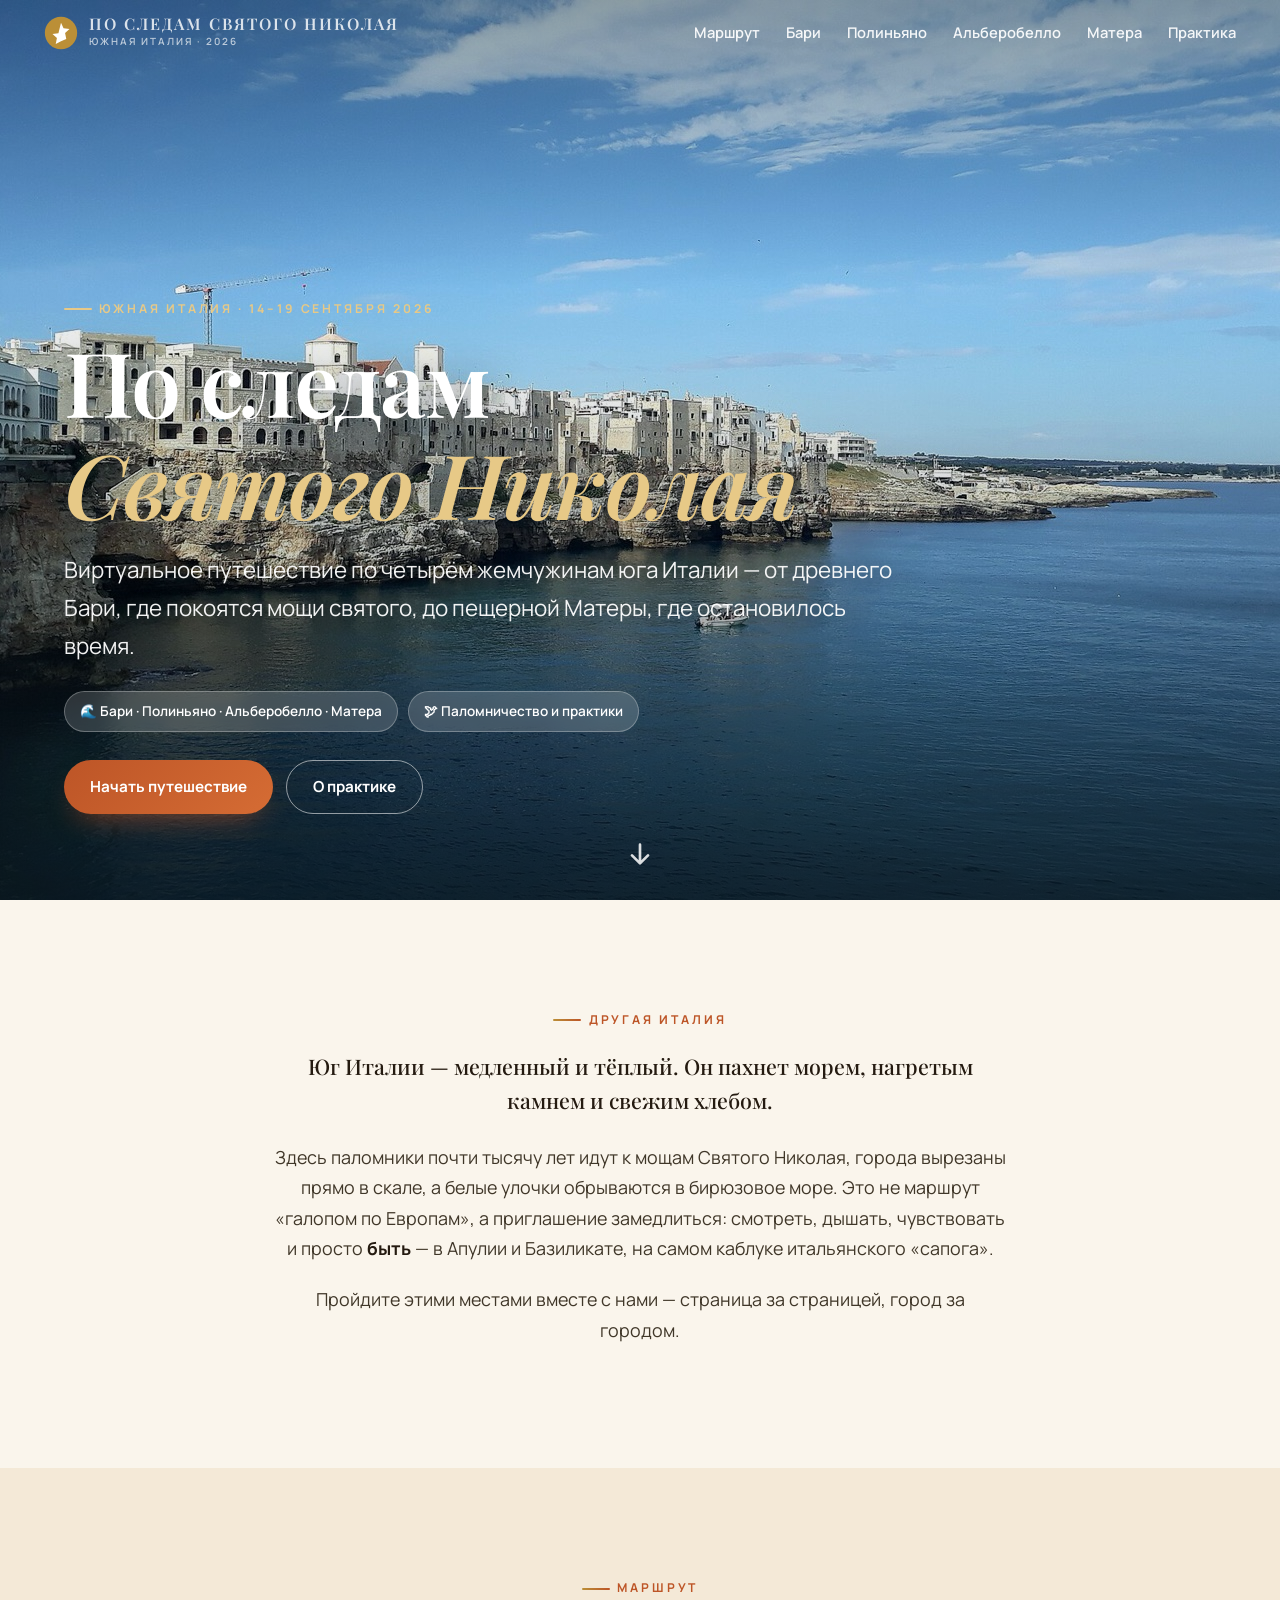
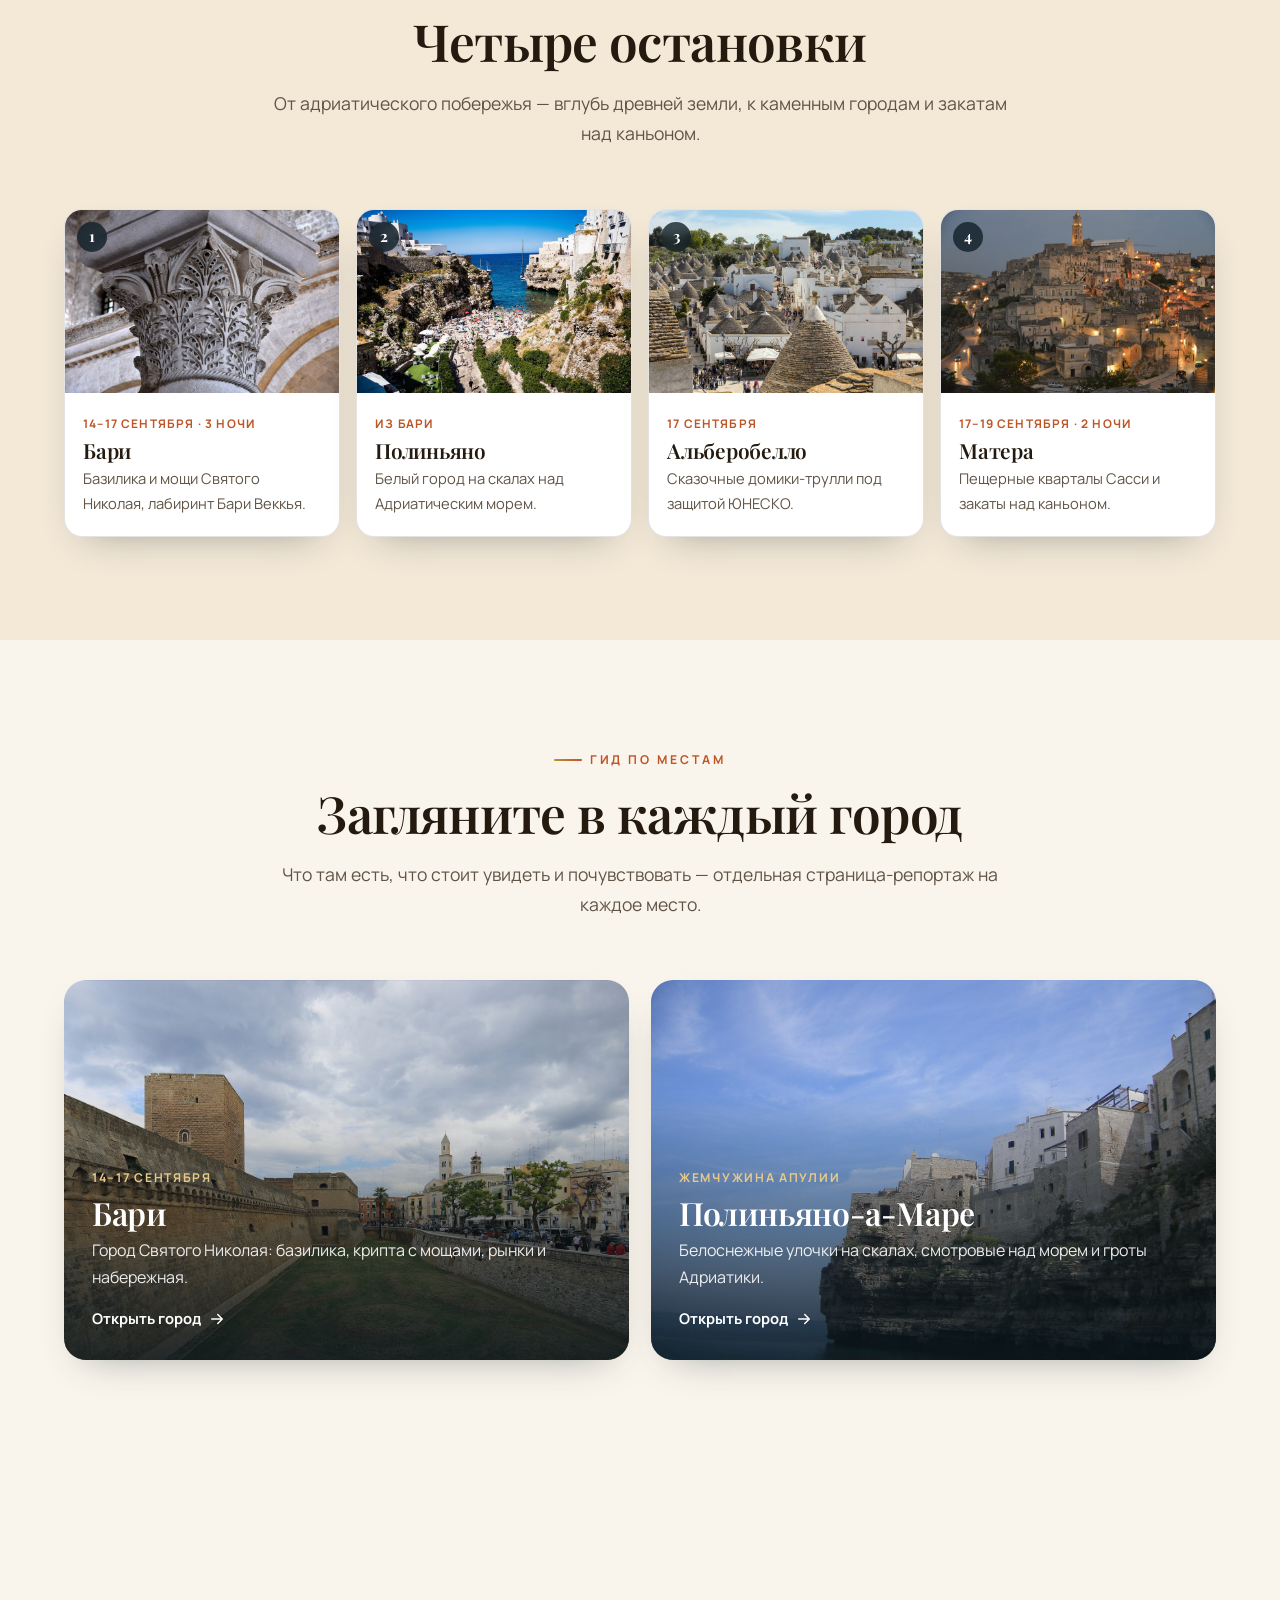
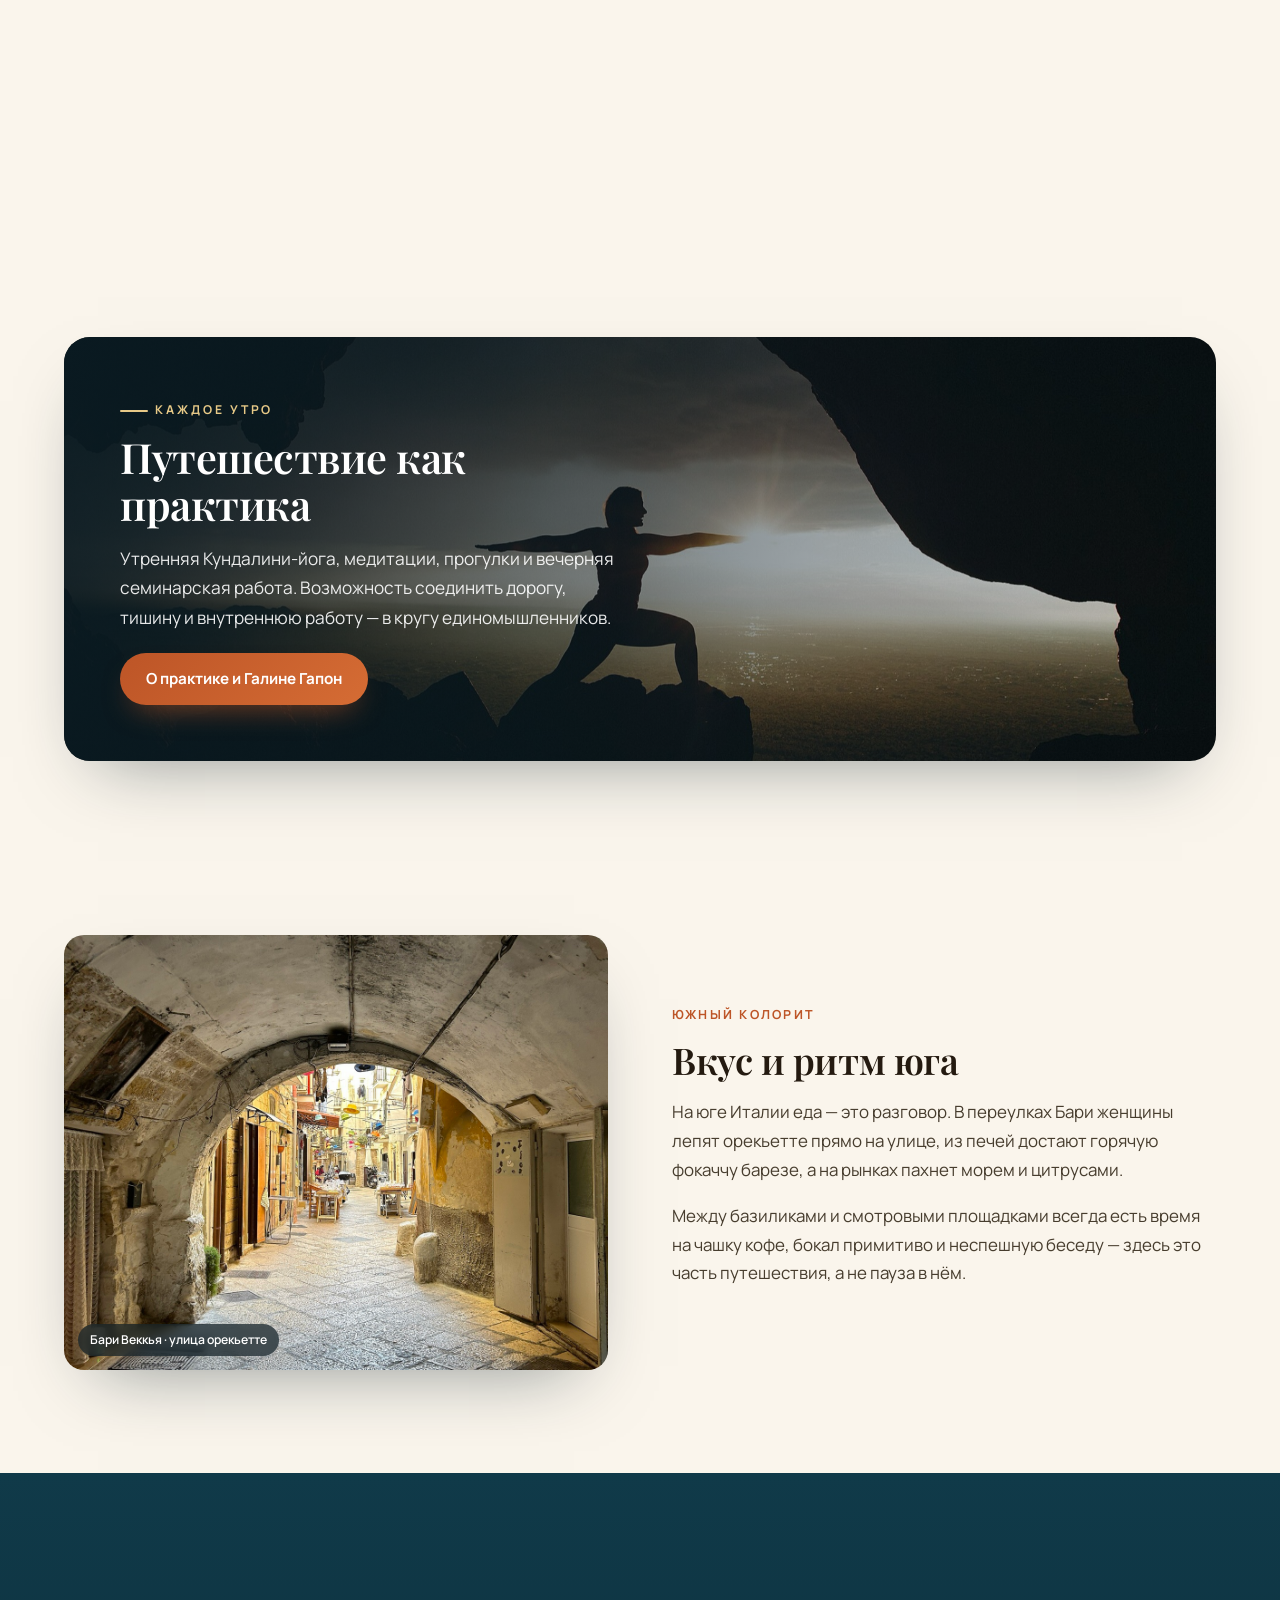
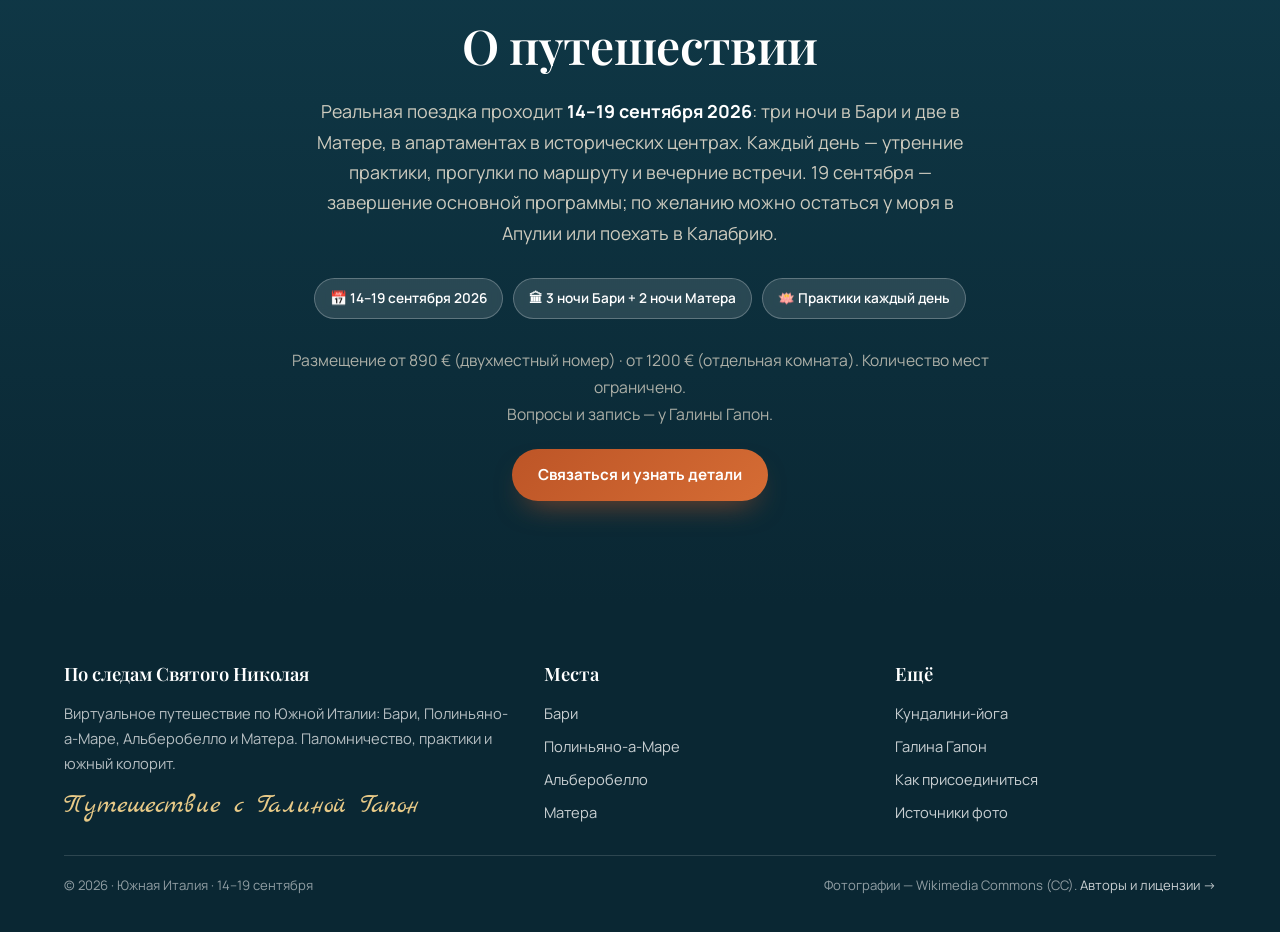
==== commit ca049668: "Пересборка в гид-репортаж с фотографиями Многостраничный сайт-путешествие вместо лендинга: главная-м" ====
--- a/index.html
+++ b/index.html
@@ -3,858 +3,216 @@
 <head>
 <meta charset="UTF-8">
 <meta name="viewport" content="width=device-width, initial-scale=1.0">
-<title>По следам Святого Николая · Южная Италия · 14–19 сентября 2026</title>
-<meta name="description" content="Путешествие по югу Италии: Бари, Полиньяно-а-Маре, Альберобелло и Матера. Паломничество к мощам Святого Николая, практики Кундалини-йоги, медитации и южноитальянский колорит. 14–19 сентября 2026.">
-<meta property="og:title" content="По следам Святого Николая · Южная Италия">
-<meta property="og:description" content="Бари · Полиньяно-а-Маре · Альберобелло · Матера. 14–19 сентября 2026. Паломничество, практики и настоящая Южная Италия.">
+<title>По следам Святого Николая — путешествие по Южной Италии</title>
+<meta name="description" content="Виртуальное путешествие по югу Италии: Бари и мощи Святого Николая, белый Полиньяно-а-Маре на скалах, сказочный Альберобелло с трулли и пещерная Матера. Гид по местам, маршрут, практики Кундалини-йоги.">
+<meta property="og:title" content="По следам Святого Николая — Южная Италия">
+<meta property="og:description" content="Гид-репортаж по четырём жемчужинам юга Италии: Бари · Полиньяно-а-Маре · Альберобелло · Матера.">
 <meta property="og:type" content="website">
+<meta property="og:image" content="images/home-hero.jpg">
 <link rel="preconnect" href="https://fonts.googleapis.com">
 <link rel="preconnect" href="https://fonts.gstatic.com" crossorigin>
-<link href="https://fonts.googleapis.com/css2?family=Playfair+Display:ital,wght@0,500;0,600;0,700;1,500&family=Manrope:wght@300;400;500;600;700&family=Marck+Script&display=swap" rel="stylesheet">
-<style>
-  :root{
-    --sea-deep:#0b3d54; --sea:#15708e; --sea-light:#2a9dbf; --azure:#5cc3d8;
-    --terracotta:#c5602c; --terracotta-light:#e07d40;
-    --gold:#e0a23a; --gold-soft:#f2cf83; --gold-pale:#f7e3b6;
-    --cream:#fbf4e8; --cream-deep:#f3e6cf;
-    --stone:#6c563b; --stone-light:#a98c63;
-    --olive:#6e7c47;
-    --ink:#2a2017; --ink-soft:#5c5042;
-    --white:#ffffff;
-    --shadow:0 24px 60px -28px rgba(28,52,64,.45);
-    --shadow-sm:0 12px 30px -18px rgba(28,52,64,.4);
-    --radius:26px;
-    --maxw:1180px;
-  }
-  *{box-sizing:border-box;margin:0;padding:0}
-  html{scroll-behavior:smooth}
-  body{
-    font-family:'Manrope',system-ui,sans-serif;
-    color:var(--ink);
-    background:var(--cream);
-    line-height:1.66;
-    -webkit-font-smoothing:antialiased;
-    overflow-x:hidden;
-  }
-  h1,h2,h3,.serif{font-family:'Playfair Display',Georgia,serif;font-weight:600;line-height:1.12;letter-spacing:-.01em}
-  img,svg{display:block;max-width:100%}
-  a{color:inherit;text-decoration:none}
-  section{position:relative}
-  .wrap{max-width:var(--maxw);margin:0 auto;padding:0 24px}
-  .eyebrow{
-    display:inline-flex;align-items:center;gap:.6em;
-    font-size:.78rem;font-weight:700;letter-spacing:.22em;text-transform:uppercase;
-    color:var(--terracotta);
-  }
-  .eyebrow::before{content:"";width:30px;height:2px;background:linear-gradient(90deg,var(--gold),var(--terracotta));border-radius:2px}
-
-  /* ---------- HEADER ---------- */
-  .site-header{
-    position:fixed;top:0;left:0;right:0;z-index:60;
-    display:flex;align-items:center;justify-content:space-between;
-    padding:18px clamp(20px,4vw,46px);
-    transition:background .4s ease, box-shadow .4s ease, padding .4s ease;
-  }
-  .site-header.scrolled{
-    background:rgba(251,244,232,.86);
-    backdrop-filter:blur(14px);
-    box-shadow:0 10px 30px -22px rgba(20,40,50,.5);
-    padding-top:12px;padding-bottom:12px;
-  }
-  .brand{display:flex;align-items:center;gap:12px;color:var(--white);transition:color .4s}
-  .scrolled .brand{color:var(--ink)}
-  .brand .mark{width:38px;height:38px;flex:none}
-  .brand b{font-family:'Playfair Display',serif;font-weight:600;font-size:1.04rem;letter-spacing:.01em;line-height:1.05}
-  .brand span{display:block;font-family:'Manrope';font-size:.66rem;letter-spacing:.2em;text-transform:uppercase;opacity:.8;font-weight:600}
-  .nav{display:flex;align-items:center;gap:30px}
-  .nav a{
-    font-size:.92rem;font-weight:600;color:rgba(255,255,255,.92);
-    position:relative;transition:color .3s;
-  }
-  .scrolled .nav a{color:var(--ink-soft)}
-  .nav a:not(.btn)::after{content:"";position:absolute;left:0;bottom:-6px;height:2px;width:0;background:var(--gold);transition:width .3s}
-  .nav a:not(.btn):hover::after{width:100%}
-  .nav a:not(.btn):hover{color:var(--gold)}
-  .scrolled .nav a:not(.btn):hover{color:var(--terracotta)}
-  .btn{
-    display:inline-flex;align-items:center;gap:.5em;
-    background:linear-gradient(135deg,var(--terracotta),var(--terracotta-light));
-    color:#fff !important;font-weight:700;font-size:.92rem;
-    padding:12px 22px;border-radius:100px;
-    box-shadow:0 12px 26px -12px rgba(197,96,44,.7);
-    transition:transform .25s ease, box-shadow .25s ease;
-  }
-  .btn:hover{transform:translateY(-2px);box-shadow:0 18px 34px -12px rgba(197,96,44,.8)}
-  .btn.ghost{background:transparent;border:1.6px solid rgba(255,255,255,.6);box-shadow:none;color:#fff !important}
-  .scrolled .btn.ghost{border-color:var(--terracotta);color:var(--terracotta) !important}
-  .burger{display:none;flex-direction:column;gap:5px;background:none;border:0;cursor:pointer;padding:6px}
-  .burger span{width:26px;height:2.4px;background:#fff;border-radius:2px;transition:.3s}
-  .scrolled .burger span{background:var(--ink)}
-
-  /* ---------- HERO ---------- */
-  .hero{
-    min-height:100svh;position:relative;display:flex;align-items:center;
-    background:linear-gradient(180deg,#10314a 0%, #1f6079 30%, #4a98ab 52%, #f0b86a 76%, #f4cf8e 100%);
-    overflow:hidden;
-  }
-  .hero .sun{
-    position:absolute;left:50%;top:54%;
-    width:300px;height:300px;border-radius:50%;
-    background:radial-gradient(circle,#fff3d6 0%, #ffdf9e 30%, rgba(247,196,107,.5) 55%, rgba(247,196,107,0) 72%);
-    transform:translate(-50%,-50%);
-    filter:blur(2px);animation:glow 7s ease-in-out infinite;
-  }
-  @keyframes glow{0%,100%{opacity:.9;transform:translate(-50%,-50%) scale(1)}50%{opacity:1;transform:translate(-50%,-50%) scale(1.06)}}
-  .hero-scene{position:absolute;left:0;right:0;bottom:-1px;width:100%;height:auto;z-index:2}
-  .hero-clouds{position:absolute;inset:0;z-index:1;pointer-events:none}
-  .cloud{position:absolute;background:rgba(255,255,255,.5);border-radius:100px;filter:blur(6px)}
-  .c1{width:160px;height:26px;top:20%;left:12%;animation:drift 26s linear infinite}
-  .c2{width:120px;height:20px;top:30%;right:16%;opacity:.7;animation:drift 34s linear infinite reverse}
-  .c3{width:90px;height:16px;top:14%;right:34%;opacity:.5;animation:drift 30s linear infinite}
-  @keyframes drift{0%{transform:translateX(-30px)}50%{transform:translateX(30px)}100%{transform:translateX(-30px)}}
-  .hero-inner{position:relative;z-index:5;width:100%;max-width:var(--maxw);margin:0 auto;padding:120px 24px 30px;text-align:center;color:#fff}
-  .hero-badge{
-    display:inline-flex;align-items:center;gap:.7em;margin-bottom:26px;
-    padding:9px 20px;border-radius:100px;
-    background:rgba(255,255,255,.14);border:1px solid rgba(255,255,255,.3);
-    backdrop-filter:blur(6px);
-    font-size:.82rem;font-weight:600;letter-spacing:.14em;text-transform:uppercase;
-  }
-  .hero-badge svg{width:16px;height:16px}
-  .hero h1{
-    font-size:clamp(2.5rem,7vw,5.3rem);color:#fff;
-    text-shadow:0 4px 30px rgba(10,30,45,.4);
-    margin-bottom:.18em;
-  }
-  .hero h1 em{font-style:italic;color:var(--gold-soft)}
-  .hero .lead{
-    font-size:clamp(1.05rem,2.2vw,1.4rem);font-weight:400;
-    max-width:660px;margin:0 auto 14px;color:rgba(255,255,255,.94);
-    text-shadow:0 2px 16px rgba(10,30,45,.35);
-  }
-  .hero .route-line{
-    font-family:'Playfair Display',serif;font-style:italic;
-    font-size:clamp(1rem,2.4vw,1.45rem);color:var(--gold-soft);
-    margin-bottom:34px;letter-spacing:.01em;
-  }
-  .hero-cta{display:flex;gap:14px;justify-content:center;flex-wrap:wrap}
-  .hero-cta .btn{padding:15px 30px;font-size:1rem}
-  .scroll-hint{position:absolute;bottom:26px;left:50%;transform:translateX(-50%);z-index:5;color:#fff;opacity:.8;animation:bob 2.4s ease-in-out infinite}
-  @keyframes bob{0%,100%{transform:translateX(-50%) translateY(0)}50%{transform:translateX(-50%) translateY(9px)}}
-
-  /* ---------- SECTION SHELL ---------- */
-  .section{padding:clamp(72px,9vw,120px) 0}
-  .section-head{max-width:720px;margin:0 auto 56px;text-align:center}
-  .section-head h2{font-size:clamp(2rem,4.6vw,3.2rem);margin:.3em 0 .35em}
-  .section-head p{font-size:1.08rem;color:var(--ink-soft)}
-  .tint-cream{background:var(--cream)}
-  .tint-deep{background:linear-gradient(180deg,#0d3a4f,#0b3148);color:#f4ead8}
-  .tint-deep .section-head p,.tint-deep p{color:rgba(244,234,216,.82)}
-  .tint-sand{background:linear-gradient(180deg,#fbf4e8,#f6ead4)}
-
-  /* ---------- INVITE ---------- */
-  .invite{display:grid;grid-template-columns:1.05fr .95fr;gap:clamp(30px,5vw,68px);align-items:center}
-  .invite .lead-text p{font-size:1.12rem;margin-bottom:1.1em;color:var(--ink-soft)}
-  .invite .lead-text p strong{color:var(--ink);font-weight:700}
-  .invite-card{
-    background:var(--white);border-radius:var(--radius);padding:34px;
-    box-shadow:var(--shadow);position:relative;overflow:hidden;
-  }
-  .invite-card::before{content:"";position:absolute;inset:0;background:radial-gradient(120% 90% at 100% 0,rgba(224,162,58,.16),transparent 60%)}
-  .invite-card .facts{position:relative;display:grid;gap:18px}
-  .fact{display:flex;gap:16px;align-items:flex-start}
-  .fact .ic{flex:none;width:46px;height:46px;border-radius:14px;display:grid;place-items:center;background:linear-gradient(135deg,var(--gold-pale),var(--gold-soft));color:var(--stone)}
-  .fact .ic svg{width:24px;height:24px}
-  .fact b{display:block;font-size:1.04rem;font-family:'Playfair Display',serif;font-weight:600}
-  .fact span{font-size:.94rem;color:var(--ink-soft)}
-
-  /* ---------- ROUTE TIMELINE ---------- */
-  .route-grid{display:grid;grid-template-columns:repeat(4,1fr);gap:18px;position:relative}
-  .route-grid::before{content:"";position:absolute;top:40px;left:7%;right:7%;height:2px;background:linear-gradient(90deg,var(--sea-light),var(--gold),var(--terracotta));opacity:.4;z-index:0}
-  .stop{position:relative;z-index:1;text-align:center}
-  .stop .dot{
-    width:80px;height:80px;margin:0 auto 16px;border-radius:50%;
-    background:var(--white);box-shadow:var(--shadow-sm);
-    display:grid;place-items:center;border:3px solid var(--gold-soft);
-    transition:transform .3s;
-  }
-  .stop:hover .dot{transform:translateY(-6px)}
-  .stop .dot svg{width:40px;height:40px}
-  .stop h4{font-family:'Playfair Display',serif;font-size:1.22rem;font-weight:600;margin-bottom:2px}
-  .stop .when{font-size:.82rem;font-weight:700;letter-spacing:.08em;text-transform:uppercase;color:var(--terracotta)}
-  .stop p{font-size:.92rem;color:var(--ink-soft);margin-top:6px}
-
-  /* ---------- CITY BLOCKS ---------- */
-  .city{display:grid;grid-template-columns:1fr 1fr;gap:clamp(28px,5vw,64px);align-items:center}
-  .city.flip .city-art{order:2}
-  .city-art{
-    border-radius:var(--radius);overflow:hidden;box-shadow:var(--shadow);
-    position:relative;aspect-ratio:4/3.05;background:#0e2f44;
-  }
-  .city-art svg{width:100%;height:100%}
-  .city-tag{
-    position:absolute;top:18px;left:18px;z-index:3;
-    background:rgba(255,255,255,.92);color:var(--ink);
-    padding:8px 16px;border-radius:100px;font-size:.8rem;font-weight:700;
-    letter-spacing:.08em;text-transform:uppercase;box-shadow:var(--shadow-sm);
-  }
-  .city-copy .eyebrow{margin-bottom:14px}
-  .city-copy h3{font-size:clamp(1.9rem,3.6vw,2.7rem);margin-bottom:.18em}
-  .city-copy .sub{font-style:italic;font-family:'Playfair Display',serif;color:var(--terracotta);font-size:1.15rem;margin-bottom:1em}
-  .city-copy>p{color:var(--ink-soft);font-size:1.06rem;margin-bottom:1.1em}
-  .tint-deep .city-copy>p{color:rgba(244,234,216,.85)}
-  .ticklist{list-style:none;display:grid;gap:11px}
-  .ticklist li{display:flex;gap:12px;align-items:flex-start;font-size:1.01rem}
-  .ticklist li svg{flex:none;width:22px;height:22px;margin-top:2px;color:var(--terracotta)}
-  .tint-deep .ticklist li svg{color:var(--gold-soft)}
-  .pillrow{display:flex;flex-wrap:wrap;gap:10px;margin-top:22px}
-  .pill{display:inline-flex;align-items:center;gap:.5em;background:rgba(224,162,58,.16);color:var(--stone);padding:8px 15px;border-radius:100px;font-size:.86rem;font-weight:600}
-  .tint-deep .pill{background:rgba(244,234,216,.14);color:#f4ead8}
-  .pill svg{width:15px;height:15px}
-
-  /* ---------- DAILY GRID ---------- */
-  .daily-grid{display:grid;grid-template-columns:repeat(3,1fr);gap:18px}
-  .daily-card{
-    background:var(--white);border-radius:22px;padding:28px;
-    box-shadow:var(--shadow-sm);transition:transform .3s ease, box-shadow .3s ease;
-    border:1px solid rgba(108,86,59,.08);
-  }
-  .daily-card:hover{transform:translateY(-6px);box-shadow:var(--shadow)}
-  .daily-card .ic{width:54px;height:54px;border-radius:16px;display:grid;place-items:center;margin-bottom:16px;color:#fff}
-  .daily-card .ic svg{width:28px;height:28px}
-  .i-yoga{background:linear-gradient(135deg,#c5602c,#e07d40)}
-  .i-med{background:linear-gradient(135deg,#15708e,#2a9dbf)}
-  .i-book{background:linear-gradient(135deg,#6e7c47,#93a05e)}
-  .i-walk{background:linear-gradient(135deg,#e0a23a,#f2cf83)}
-  .i-people{background:linear-gradient(135deg,#9a4f7a,#c177a0)}
-  .i-rest{background:linear-gradient(135deg,#3f7e8c,#6cb3bf)}
-  .daily-card h4{font-family:'Playfair Display',serif;font-size:1.3rem;font-weight:600;margin-bottom:6px}
-  .daily-card p{font-size:.97rem;color:var(--ink-soft)}
-
-  /* ---------- SEA EXTENSION ---------- */
-  .sea-banner{
-    border-radius:var(--radius);overflow:hidden;position:relative;
-    background:linear-gradient(120deg,#0d4f63,#1c8198 55%,#3bb0c2);
-    color:#fff;padding:clamp(34px,5vw,60px);box-shadow:var(--shadow);
-  }
-  .sea-banner::after{content:"";position:absolute;right:-60px;bottom:-60px;width:280px;height:280px;border-radius:50%;background:radial-gradient(circle,rgba(255,255,255,.18),transparent 70%)}
-  .sea-banner-inner{position:relative;z-index:2;max-width:680px}
-  .sea-banner h3{font-size:clamp(1.7rem,3.4vw,2.5rem);color:#fff;margin-bottom:.4em}
-  .sea-banner p{font-size:1.08rem;color:rgba(255,255,255,.92);margin-bottom:1em}
-  .sea-banner .pillrow .pill{background:rgba(255,255,255,.18);color:#fff}
-
-  /* ---------- PRICING ---------- */
-  .price-grid{display:grid;grid-template-columns:repeat(2,1fr);gap:24px;max-width:880px;margin:0 auto}
-  .price-card{
-    background:var(--white);border-radius:var(--radius);padding:38px 34px;
-    box-shadow:var(--shadow-sm);position:relative;overflow:hidden;
-    border:1px solid rgba(108,86,59,.1);transition:transform .3s, box-shadow .3s;
-  }
-  .price-card:hover{transform:translateY(-6px);box-shadow:var(--shadow)}
-  .price-card.feature{border:2px solid var(--gold);background:linear-gradient(180deg,#fffdf8,#fdf6e8)}
-  .price-card .ribbon{position:absolute;top:18px;right:-34px;transform:rotate(45deg);background:var(--terracotta);color:#fff;font-size:.7rem;font-weight:700;letter-spacing:.12em;padding:5px 44px;text-transform:uppercase}
-  .price-card h4{font-family:'Playfair Display',serif;font-size:1.4rem;font-weight:600;margin-bottom:4px}
-  .price-card .who{font-size:.92rem;color:var(--ink-soft);margin-bottom:18px}
-  .price-card .amount{font-family:'Playfair Display',serif;font-size:2.9rem;font-weight:700;color:var(--terracotta);line-height:1}
-  .price-card .amount small{font-size:1rem;font-weight:600;color:var(--ink-soft);display:block;font-family:'Manrope'}
-  .price-card ul{list-style:none;margin:22px 0 26px;display:grid;gap:11px}
-  .price-card ul li{display:flex;gap:10px;align-items:flex-start;font-size:.97rem;color:var(--ink-soft)}
-  .price-card ul li svg{flex:none;width:20px;height:20px;color:var(--olive);margin-top:2px}
-  .price-card .btn{width:100%;justify-content:center}
-  .price-note{text-align:center;margin-top:30px;font-size:.96rem;color:var(--ink-soft)}
-  .price-note b{color:var(--terracotta)}
-
-  /* ---------- BOOKING / CTA ---------- */
-  .booking{
-    background:linear-gradient(135deg,#11364c 0%, #1c5f76 50%, #2f8597 100%);
-    color:#fff;text-align:center;position:relative;overflow:hidden;
-  }
-  .booking::before{content:"";position:absolute;inset:0;background:radial-gradient(60% 80% at 50% 0,rgba(224,162,58,.25),transparent 60%)}
-  .booking .wrap{position:relative;z-index:2;max-width:760px}
-  .booking h2{font-size:clamp(2rem,4.6vw,3.2rem);color:#fff;margin-bottom:.3em}
-  .booking p{font-size:1.12rem;color:rgba(255,255,255,.9);margin-bottom:1.4em}
-  .booking .hero-cta{margin-bottom:30px}
-  .booking .btn.gold{background:linear-gradient(135deg,var(--gold),var(--gold-soft));color:var(--ink) !important;box-shadow:0 14px 30px -12px rgba(224,162,58,.7)}
-  .signature{margin-top:38px}
-  .signature .sig-name{font-family:'Marck Script',cursive;font-size:2.4rem;color:var(--gold-soft);line-height:1}
-  .signature .sig-role{font-size:.92rem;letter-spacing:.16em;text-transform:uppercase;color:rgba(255,255,255,.7);margin-top:8px}
-
-  /* ---------- FOOTER ---------- */
-  footer{background:#0a2b3c;color:rgba(255,255,255,.7);padding:40px 0;text-align:center;font-size:.9rem}
-  footer .brand{justify-content:center;color:#fff;margin-bottom:14px}
-  footer a{color:var(--gold-soft)}
-  footer .fnav{display:flex;gap:22px;justify-content:center;flex-wrap:wrap;margin:14px 0 18px}
-  footer .fnav a{color:rgba(255,255,255,.78);font-weight:600}
-  footer .fnav a:hover{color:var(--gold-soft)}
-
-  /* wave divider */
-  .wave{display:block;width:100%;height:auto;margin-bottom:-6px}
-
-  /* reveal */
-  .reveal{opacity:0;transform:translateY(34px);transition:opacity .8s cubic-bezier(.2,.7,.2,1),transform .8s cubic-bezier(.2,.7,.2,1)}
-  .reveal.in{opacity:1;transform:none}
-  .reveal.d1{transition-delay:.08s}.reveal.d2{transition-delay:.16s}.reveal.d3{transition-delay:.24s}.reveal.d4{transition-delay:.32s}
-
-  /* ---------- RESPONSIVE ---------- */
-  @media (max-width:900px){
-    .nav{
-      position:fixed;inset:0 0 0 auto;width:min(80vw,320px);
-      flex-direction:column;align-items:flex-start;justify-content:center;gap:26px;
-      background:rgba(13,52,71,.97);backdrop-filter:blur(10px);padding:40px;
-      transform:translateX(100%);transition:transform .4s ease;
-    }
-    .nav.open{transform:none}
-    .nav a,.scrolled .nav a{color:#fff}
-    .nav .btn{color:#fff !important}
-    .burger{display:flex;z-index:70}
-    .nav.open ~ .burger span:nth-child(1){transform:translateY(7px) rotate(45deg)}
-    .invite,.city,.city.flip .city-art{grid-template-columns:1fr}
-    .city.flip .city-art{order:0}
-    .route-grid{grid-template-columns:repeat(2,1fr);gap:30px}
-    .route-grid::before{display:none}
-    .daily-grid{grid-template-columns:repeat(2,1fr)}
-    .price-grid{grid-template-columns:1fr;max-width:460px}
-  }
-  @media (max-width:560px){
-    .daily-grid{grid-template-columns:1fr}
-    .route-grid{grid-template-columns:1fr}
-    .hero-inner{padding-top:104px}
-    .nav{width:100%}
-  }
-  @media (prefers-reduced-motion:reduce){
-    .reveal{transition:none;opacity:1;transform:none}
-    .sun,.cloud,.scroll-hint{animation:none}
-  }
-</style>
+<link href="https://fonts.googleapis.com/css2?family=Playfair+Display:ital,wght@0,500;0,600;0,700;1,500;1,600&family=Manrope:wght@300;400;500;600;700&family=Marck+Script&display=swap" rel="stylesheet">
+<link rel="stylesheet" href="assets/style.css">
 </head>
 <body>
 
-<!-- ============ HEADER ============ -->
-<header class="site-header" id="top">
-  <a class="brand" href="#top">
-    <svg class="mark" viewBox="0 0 48 48" fill="none" aria-hidden="true">
-      <circle cx="24" cy="24" r="23" fill="#e0a23a"/>
-      <circle cx="24" cy="24" r="23" stroke="#fff" stroke-opacity=".4" stroke-width="2"/>
-      <path d="M24 9l3.6 7.7 8.4 1-6.2 5.8 1.6 8.4L24 35.4 16.6 39l1.6-8.4-6.2-5.8 8.4-1L24 9z" fill="#fff"/>
-    </svg>
-    <span style="line-height:1.1"><b>Святой&nbsp;Николай</b><span>Южная Италия · 2026</span></span>
+<header class="site-header">
+  <a class="brand" href="index.html">
+    <svg class="mark" viewBox="0 0 40 40" fill="none" aria-hidden="true"><circle cx="20" cy="20" r="19" fill="#bb8f37"/><path d="M20 8l3 6.4 7 .8-5.2 4.8 1.4 7L20 29.6 13.8 33l1.4-7L10 21.2l7-.8L20 8z" fill="#fff"/></svg>
+    <span><b>По следам Святого Николая</b><span>Южная Италия · 2026</span></span>
   </a>
-  <nav class="nav" id="nav">
-    <a href="#bari">Бари</a>
-    <a href="#polignano">Полиньяно</a>
-    <a href="#alberobello">Альберобелло</a>
-    <a href="#matera">Матера</a>
-    <a href="#daily">Программа</a>
-    <a href="#price">Стоимость</a>
-    <a href="#booking" class="btn">Забронировать</a>
+  <nav class="nav">
+    <a href="index.html#route">Маршрут</a>
+    <a href="bari.html">Бари</a>
+    <a href="polignano.html">Полиньяно</a>
+    <a href="alberobello.html">Альберобелло</a>
+    <a href="matera.html">Матера</a>
+    <a href="practice.html">Практика</a>
   </nav>
-  <button class="burger" id="burger" aria-label="Меню"><span></span><span></span><span></span></button>
+  <button class="burger" aria-label="Меню"><span></span><span></span><span></span></button>
 </header>
 
 <!-- ============ HERO ============ -->
-<section class="hero" id="hero">
-  <div class="sun"></div>
-  <div class="hero-clouds">
-    <div class="cloud c1"></div><div class="cloud c2"></div><div class="cloud c3"></div>
-  </div>
-
+<section class="hero tall">
+  <img class="hero-img" src="images/home-hero.jpg" alt="Полиньяно-а-Маре — белый город на скалах над Адриатическим морем">
   <div class="hero-inner">
-    <span class="hero-badge">
-      <svg viewBox="0 0 24 24" fill="none"><path d="M12 2l2.6 5.6L21 8.3l-4.5 4.2 1.1 6.1L12 15.7 6.4 18.6l1.1-6.1L3 8.3l6.4-.7L12 2z" fill="#f2cf83"/></svg>
-      14–19 сентября 2026
-    </span>
+    <span class="eyebrow light">Южная Италия · 14–19 сентября 2026</span>
     <h1>По следам<br><em>Святого Николая</em></h1>
-    <p class="lead">Паломничество и путешествие по югу Италии — для отдыха, вдохновения, практик и встречи с настоящей Южной Италией.</p>
-    <p class="route-line">Бари · Полиньяно-а-Маре · Альберобелло · Матера</p>
+    <p class="sub">Виртуальное путешествие по четырём жемчужинам юга Италии — от древнего Бари, где покоятся мощи святого, до пещерной Матеры, где остановилось время.</p>
+    <div class="metabar">
+      <span class="chip">🌊 Бари · Полиньяно · Альберобелло · Матера</span>
+      <span class="chip">🕊 Паломничество и практики</span>
+    </div>
     <div class="hero-cta">
-      <a href="#booking" class="btn">Забронировать место</a>
-      <a href="#route" class="btn ghost">Программа путешествия</a>
-    </div>
-  </div>
-
-  <!-- bottom panoramic scene -->
-  <svg class="hero-scene" viewBox="0 0 1440 360" preserveAspectRatio="xMidYMax slice" aria-hidden="true">
-    <defs>
-      <linearGradient id="seaG" x1="0" y1="0" x2="0" y2="1">
-        <stop offset="0" stop-color="#f3c87f"/><stop offset=".4" stop-color="#caa15f"/><stop offset="1" stop-color="#1d6079"/>
-      </linearGradient>
-      <linearGradient id="hillBack" x1="0" y1="0" x2="0" y2="1">
-        <stop offset="0" stop-color="#2c6f80"/><stop offset="1" stop-color="#1d5468"/>
-      </linearGradient>
-    </defs>
-    <!-- sea -->
-    <rect x="0" y="150" width="1440" height="210" fill="url(#seaG)"/>
-    <!-- sun reflection -->
-    <ellipse cx="720" cy="165" rx="120" ry="10" fill="#fff2cf" opacity=".5"/>
-    <!-- back hills with town -->
-    <path d="M0 165 Q180 120 360 150 T720 140 T1080 152 T1440 138 V165 Z" fill="url(#hillBack)"/>
-    <!-- hill town silhouette right -->
-    <g fill="#16465a" opacity=".9">
-      <rect x="980" y="118" width="14" height="34"/><rect x="996" y="108" width="18" height="44"/>
-      <rect x="1016" y="120" width="13" height="32"/><rect x="1031" y="100" width="10" height="52"/>
-      <polygon points="1031,100 1036,88 1041,100"/>
-      <rect x="1044" y="116" width="16" height="36"/><rect x="1062" y="110" width="12" height="42"/>
-    </g>
-    <!-- foreground headland left with white houses -->
-    <path d="M0 150 Q120 120 240 150 Q300 168 260 230 L0 240 Z" fill="#0e3c4f"/>
-    <g fill="#f6ecd9">
-      <rect x="60" y="138" width="20" height="20"/><rect x="86" y="132" width="22" height="26"/>
-      <rect x="114" y="140" width="18" height="18"/><rect x="40" y="146" width="16" height="14"/>
-    </g>
-    <g fill="#c5602c"><rect x="60" y="134" width="20" height="6"/><rect x="86" y="127" width="22" height="6"/><rect x="114" y="136" width="18" height="5"/></g>
-    <!-- trulli cluster foreground right -->
-    <g transform="translate(1140 150)">
-      <g fill="#f3e7cf"><rect x="0" y="40" width="46" height="46"/><rect x="54" y="48" width="40" height="38"/><rect x="100" y="42" width="44" height="44"/></g>
-      <polygon points="0,40 23,4 46,40" fill="#6c7488"/><circle cx="23" cy="2" r="4" fill="#f3e7cf"/>
-      <polygon points="54,48 74,16 94,48" fill="#5c6478"/><circle cx="74" cy="14" r="3.5" fill="#f3e7cf"/>
-      <polygon points="100,42 122,6 144,42" fill="#6c7488"/><circle cx="122" cy="4" r="4" fill="#f3e7cf"/>
-    </g>
-    <!-- cypress trees -->
-    <g fill="#1c4d3a">
-      <path d="M470 152 q10 -64 20 0 q-10 12 -20 0Z"/><rect x="478" y="150" width="4" height="14"/>
-      <path d="M505 152 q9 -54 18 0 q-9 10 -18 0Z"/><rect x="512" y="150" width="4" height="13"/>
-    </g>
-    <!-- boats -->
-    <g fill="#0e3c4f"><path d="M610 196 l40 0 -6 12 -28 0Z"/><rect x="628" y="178" width="2" height="18"/><polygon points="630,178 644,194 630,194" fill="#f6ecd9"/></g>
-    <g fill="#0e3c4f"><path d="M820 210 l34 0 -5 10 -24 0Z"/><rect x="836" y="196" width="2" height="14"/><polygon points="838,196 850,208 838,208" fill="#f6ecd9"/></g>
-    <!-- birds -->
-    <g stroke="#0e3c4f" stroke-width="2.4" fill="none" opacity=".7" stroke-linecap="round">
-      <path d="M360 96 q8 -8 16 0 q8 -8 16 0"/><path d="M420 78 q6 -6 12 0 q6 -6 12 0"/>
-    </g>
-  </svg>
-
-  <a href="#invite" class="scroll-hint" aria-label="Листать вниз">
-    <svg width="34" height="34" viewBox="0 0 24 24" fill="none"><path d="M12 5v14M6 13l6 6 6-6" stroke="#fff" stroke-width="2" stroke-linecap="round" stroke-linejoin="round"/></svg>
-  </a>
-</section>
-
-<!-- ============ INVITE ============ -->
-<section class="section tint-cream" id="invite">
-  <div class="wrap invite">
-    <div class="lead-text reveal">
-      <span class="eyebrow">Приглашение</span>
-      <h2 style="font-size:clamp(2rem,4.4vw,3rem);margin:.3em 0 .5em">Не просто поездка —<br>время для души</h2>
-      <p>Приглашаю вас в удивительное путешествие по югу Италии — от древнего <strong>Бари</strong>, где покоятся мощи Святого Николая, до загадочной <strong>Матеры</strong> и сказочного <strong>Альберобелло</strong> с его знаменитыми домиками трулли.</p>
-      <p>Это будет не просто поездка, а время для <strong>отдыха, вдохновения, общения, практик</strong> и знакомства с настоящей Южной Италией.</p>
-    </div>
-    <div class="invite-card reveal d2">
-      <div class="facts">
-        <div class="fact"><div class="ic"><svg viewBox="0 0 24 24" fill="none"><path d="M8 2v4M16 2v4M3 9h18M5 5h14a1 1 0 011 1v14a1 1 0 01-1 1H5a1 1 0 01-1-1V6a1 1 0 011-1z" stroke="currentColor" stroke-width="1.8" stroke-linecap="round"/></svg></div><div><b>14–19 сентября 2026</b><span>6 дней путешествия и практик</span></div></div>
-        <div class="fact"><div class="ic"><svg viewBox="0 0 24 24" fill="none"><path d="M12 21s-7-5.2-7-11a7 7 0 0114 0c0 5.8-7 11-7 11z" stroke="currentColor" stroke-width="1.8"/><circle cx="12" cy="10" r="2.6" stroke="currentColor" stroke-width="1.8"/></svg></div><div><b>4 города Апулии и Базиликаты</b><span>Бари · Полиньяно · Альберобелло · Матера</span></div></div>
-        <div class="fact"><div class="ic"><svg viewBox="0 0 24 24" fill="none"><path d="M3 21h18M5 21V8l7-5 7 5v13M9 21v-6h6v6" stroke="currentColor" stroke-width="1.8" stroke-linejoin="round"/></svg></div><div><b>5 ночей · апартаменты</b><span>3 ночи в Бари + 2 ночи в Матере</span></div></div>
-        <div class="fact"><div class="ic"><svg viewBox="0 0 24 24" fill="none"><circle cx="12" cy="7" r="3" stroke="currentColor" stroke-width="1.8"/><path d="M7 20c0-3 2.2-5 5-5s5 2 5 5" stroke="currentColor" stroke-width="1.8" stroke-linecap="round"/></svg></div><div><b>Кундалини-йога каждое утро</b><span>Медитации, семинары и общение</span></div></div>
-      </div>
-    </div>
+      <a href="#route" class="btn">Начать путешествие</a>
+      <a href="practice.html" class="btn ghost">О практике</a>
+    </div>
+  </div>
+  <a href="#intro" class="scroll-hint" aria-label="Вниз"><svg width="32" height="32" viewBox="0 0 24 24" fill="none"><path d="M12 5v14M6 13l6 6 6-6" stroke="#fff" stroke-width="2" stroke-linecap="round" stroke-linejoin="round"/></svg></a>
+</section>
+
+<!-- ============ INTRO ============ -->
+<section class="section" id="intro">
+  <div class="container-narrow prose" style="text-align:center">
+    <span class="eyebrow center reveal">Другая Италия</span>
+    <p class="lead reveal" style="margin-top:18px">Юг Италии — медленный и тёплый. Он пахнет морем, нагретым камнем и свежим хлебом.</p>
+    <p class="reveal d1">Здесь паломники почти тысячу лет идут к мощам Святого Николая, города вырезаны прямо в скале, а белые улочки обрываются в бирюзовое море. Это не маршрут «галопом по Европам», а приглашение замедлиться: смотреть, дышать, чувствовать и просто <strong>быть</strong> — в Апулии и Базиликате, на самом каблуке итальянского «сапога».</p>
+    <p class="reveal d2">Пройдите этими местами вместе с нами — страница за страницей, город за городом.</p>
   </div>
 </section>
 
 <!-- ============ ROUTE ============ -->
-<section class="section tint-sand" id="route">
-  <div class="wrap">
-    <div class="section-head reveal">
-      <span class="eyebrow">Маршрут</span>
-      <h2>Путь паломничества</h2>
-      <p>От адриатического побережья — вглубь древней земли, к каменным городам, где время остановилось.</p>
-    </div>
-    <div class="route-grid">
-      <a href="#bari" class="stop reveal d1">
-        <div class="dot"><svg viewBox="0 0 40 40" fill="none"><path d="M20 4l3 5h-6l3-5z" fill="#c5602c"/><rect x="12" y="14" width="16" height="20" rx="1" fill="#15708e"/><rect x="17" y="22" width="6" height="12" fill="#f3e6cf"/><circle cx="20" cy="11" r="3" fill="#e0a23a"/></svg></div>
-        <span class="when">14–17 сент · 3 ночи</span>
-        <h4>Бари</h4>
-        <p>Базилика и мощи Святого Николая, Бари Веккья</p>
-      </a>
-      <a href="#polignano" class="stop reveal d2">
-        <div class="dot"><svg viewBox="0 0 40 40" fill="none"><path d="M6 26 q8 -10 14 0 q6 -8 14 0v8H6z" fill="#2a9dbf"/><rect x="14" y="12" width="7" height="10" fill="#f3e6cf"/><rect x="22" y="9" width="7" height="13" fill="#fbf4e8"/></svg></div>
-        <span class="when">Из Бари</span>
-        <h4>Полиньяно</h4>
-        <p>Белые улочки на скалах над морем</p>
-      </a>
-      <a href="#alberobello" class="stop reveal d3">
-        <div class="dot"><svg viewBox="0 0 40 40" fill="none"><rect x="8" y="20" width="10" height="14" fill="#f3e6cf"/><polygon points="8,20 13,8 18,20" fill="#6c7488"/><rect x="22" y="22" width="10" height="12" fill="#f3e6cf"/><polygon points="22,22 27,11 32,22" fill="#5c6478"/></svg></div>
-        <span class="when">17 сент</span>
-        <h4>Альберобелло</h4>
-        <p>Город труллей · ЮНЕСКО</p>
-      </a>
-      <a href="#matera" class="stop reveal d4">
-        <div class="dot"><svg viewBox="0 0 40 40" fill="none"><rect x="8" y="18" width="9" height="16" fill="#a98c63"/><rect x="17" y="22" width="8" height="12" fill="#c5a274"/><rect x="25" y="16" width="8" height="18" fill="#8c6f4c"/><circle cx="30" cy="10" r="4" fill="#e0a23a"/></svg></div>
-        <span class="when">17–19 сент · 2 ночи</span>
-        <h4>Матера</h4>
-        <p>Кварталы Сасси и пещерные церкви</p>
-      </a>
-    </div>
-  </div>
-</section>
-
-<!-- ============ BARI ============ -->
-<section class="section tint-cream" id="bari">
-  <div class="wrap city">
-    <div class="city-art reveal">
-      <span class="city-tag">14–17 сентября · 3 ночи</span>
-      <svg viewBox="0 0 600 460" preserveAspectRatio="xMidYMid slice" aria-label="Базилика Святого Николая в Бари">
-        <defs>
-          <linearGradient id="bSky" x1="0" y1="0" x2="0" y2="1"><stop offset="0" stop-color="#fce2a6"/><stop offset=".55" stop-color="#f3b46a"/><stop offset="1" stop-color="#e58f4f"/></linearGradient>
-          <linearGradient id="bStone" x1="0" y1="0" x2="0" y2="1"><stop offset="0" stop-color="#f3e2c2"/><stop offset="1" stop-color="#d9bd8e"/></linearGradient>
-        </defs>
-        <rect width="600" height="460" fill="url(#bSky)"/>
-        <circle cx="300" cy="120" r="60" fill="#fff3d4" opacity=".7"/>
-        <!-- sea -->
-        <rect y="360" width="600" height="100" fill="#1d6f8c"/>
-        <path d="M0 360 q150 -16 300 0 t300 0 v8 H0Z" fill="#2a9dbf" opacity=".6"/>
-        <!-- basilica body -->
-        <rect x="180" y="150" width="240" height="210" fill="url(#bStone)"/>
-        <!-- towers -->
-        <rect x="150" y="120" width="60" height="240" fill="#e9d3aa"/>
-        <rect x="390" y="120" width="60" height="240" fill="#e9d3aa"/>
-        <rect x="150" y="108" width="60" height="16" fill="#cdae7e"/><rect x="390" y="108" width="60" height="16" fill="#cdae7e"/>
-        <!-- tower windows -->
-        <g fill="#9a7b4e"><rect x="170" y="150" width="20" height="30" rx="10"/><rect x="410" y="150" width="20" height="30" rx="10"/><rect x="170" y="200" width="20" height="30" rx="10"/><rect x="410" y="200" width="20" height="30" rx="10"/></g>
-        <!-- gable -->
-        <polygon points="180,150 300,96 420,150" fill="#ecd7af"/>
-        <!-- rose window -->
-        <circle cx="300" cy="210" r="34" fill="#f7ecd2" stroke="#b9925c" stroke-width="5"/>
-        <g stroke="#b9925c" stroke-width="3"><line x1="300" y1="178" x2="300" y2="242"/><line x1="268" y1="210" x2="332" y2="210"/><line x1="278" y1="188" x2="322" y2="232"/><line x1="322" y1="188" x2="278" y2="232"/></g>
-        <!-- portal -->
-        <path d="M270 360 v-66 a30 30 0 0160 0 v66Z" fill="#8a6a40"/>
-        <path d="M280 360 v-60 a20 20 0 0140 0 v60Z" fill="#5e4528"/>
-        <!-- star of St Nicholas -->
-        <path d="M300 60l5 11 12 1-9 8 3 12-11-6-11 6 3-12-9-8 12-1 5-11z" fill="#fff" stroke="#e0a23a" stroke-width="1.5"/>
-      </svg>
-    </div>
-    <div class="city-copy reveal d2">
-      <span class="eyebrow">Глава первая</span>
-      <h3>Бари</h3>
-      <p class="sub">Город Святого Николая</p>
-      <p>Мы будем жить в апартаментах в исторической части города и каждый день знакомиться с его атмосферой — морем, рынками, узкими улочками и южным колоритом.</p>
-      <ul class="ticklist">
-        <li><svg viewBox="0 0 24 24" fill="none"><path d="M20 6L9 17l-5-5" stroke="currentColor" stroke-width="2.4" stroke-linecap="round" stroke-linejoin="round"/></svg>Базилика Святого Николая</li>
-        <li><svg viewBox="0 0 24 24" fill="none"><path d="M20 6L9 17l-5-5" stroke="currentColor" stroke-width="2.4" stroke-linecap="round" stroke-linejoin="round"/></svg>Крипта с мощами Святого Николая</li>
-        <li><svg viewBox="0 0 24 24" fill="none"><path d="M20 6L9 17l-5-5" stroke="currentColor" stroke-width="2.4" stroke-linecap="round" stroke-linejoin="round"/></svg>Старый город Бари Веккья и кафедральный собор</li>
-        <li><svg viewBox="0 0 24 24" fill="none"><path d="M20 6L9 17l-5-5" stroke="currentColor" stroke-width="2.4" stroke-linecap="round" stroke-linejoin="round"/></svg>Прогулки по набережной</li>
-        <li><svg viewBox="0 0 24 24" fill="none"><path d="M20 6L9 17l-5-5" stroke="currentColor" stroke-width="2.4" stroke-linecap="round" stroke-linejoin="round"/></svg>Местные рынки, кафе и южный колорит</li>
-      </ul>
-      <div class="pillrow">
-        <span class="pill"><svg viewBox="0 0 24 24" fill="none"><circle cx="12" cy="8" r="3" stroke="currentColor" stroke-width="2"/><path d="M6 20c0-3.3 2.7-6 6-6s6 2.7 6 6" stroke="currentColor" stroke-width="2" stroke-linecap="round"/></svg>Кундалини-йога каждое утро</span>
-        <span class="pill"><svg viewBox="0 0 24 24" fill="none"><path d="M12 3v18M5 8l7-5 7 5" stroke="currentColor" stroke-width="2" stroke-linecap="round" stroke-linejoin="round"/></svg>Вечерами — встречи и семинары</span>
-      </div>
-    </div>
-  </div>
-</section>
-
-<!-- ============ POLIGNANO ============ -->
-<section class="section tint-deep" id="polignano">
-  <svg class="wave" viewBox="0 0 1440 70" preserveAspectRatio="none" style="position:absolute;top:-1px;left:0;transform:rotate(180deg)"><path d="M0 40 Q360 0 720 30 T1440 30 V70 H0Z" fill="#fbf4e8"/></svg>
-  <div class="wrap city flip" style="padding-top:30px">
-    <div class="city-art reveal">
-      <span class="city-tag">Жемчужина Апулии</span>
-      <svg viewBox="0 0 600 460" preserveAspectRatio="xMidYMid slice" aria-label="Полиньяно-а-Маре">
-        <defs>
-          <linearGradient id="pSky" x1="0" y1="0" x2="0" y2="1"><stop offset="0" stop-color="#8fd4e6"/><stop offset="1" stop-color="#d9f1f4"/></linearGradient>
-          <linearGradient id="pSea" x1="0" y1="0" x2="0" y2="1"><stop offset="0" stop-color="#2ba6c4"/><stop offset="1" stop-color="#0f6b86"/></linearGradient>
-        </defs>
-        <rect width="600" height="460" fill="url(#pSky)"/>
-        <circle cx="470" cy="90" r="40" fill="#fff7e0" opacity=".85"/>
-        <!-- sea bottom -->
-        <rect y="300" width="600" height="160" fill="url(#pSea)"/>
-        <!-- famous cove / bay -->
-        <path d="M250 300 q50 -30 100 0 v160 h-100Z" fill="#36b4cf"/>
-        <path d="M250 300 q50 -20 100 0" fill="none" stroke="#bfeef5" stroke-width="3" opacity=".6"/>
-        <!-- left cliff with white houses -->
-        <path d="M0 300 V200 q70 -20 140 0 q40 14 30 60 v40Z" fill="#7a5f3f"/>
-        <path d="M0 300 V210 q70 -16 140 0 v90Z" fill="#8c6f48"/>
-        <g fill="#fbf4e8"><rect x="20" y="150" width="34" height="60"/><rect x="58" y="135" width="40" height="75"/><rect x="102" y="158" width="30" height="52"/><rect x="6" y="170" width="20" height="40"/></g>
-        <g fill="#e6dcc6"><rect x="20" y="150" width="34" height="8"/><rect x="58" y="135" width="40" height="8"/><rect x="102" y="158" width="30" height="7"/></g>
-        <g fill="#1f6f86"><rect x="30" y="168" width="9" height="12"/><rect x="68" y="152" width="10" height="14"/><rect x="82" y="152" width="10" height="14"/><rect x="110" y="172" width="8" height="11"/></g>
-        <!-- right cliff -->
-        <path d="M600 300 V190 q-80 -22 -150 0 q-40 14 -30 60 v50Z" fill="#7a5f3f"/>
-        <path d="M600 300 V200 q-80 -18 -150 0 v100Z" fill="#8c6f48"/>
-        <g fill="#fbf4e8"><rect x="470" y="140" width="40" height="68"/><rect x="514" y="128" width="46" height="80"/><rect x="446" y="158" width="28" height="50"/></g>
-        <g fill="#e6dcc6"><rect x="470" y="140" width="40" height="8"/><rect x="514" y="128" width="46" height="8"/></g>
-        <g fill="#1f6f86"><rect x="482" y="158" width="10" height="14"/><rect x="528" y="146" width="11" height="15"/><rect x="542" y="146" width="11" height="15"/></g>
-        <!-- arch bridge over cove -->
-        <path d="M150 250 h300 v20 h-300Z" fill="#caa56f"/>
-        <path d="M250 270 q50 40 100 0" fill="url(#pSky)"/>
-        <!-- foam -->
-        <ellipse cx="300" cy="455" rx="70" ry="10" fill="#cdeef4" opacity=".7"/>
-      </svg>
-    </div>
-    <div class="city-copy reveal d2">
-      <span class="eyebrow" style="color:var(--gold-soft)">По дороге</span>
-      <h3 style="color:#fff">Полиньяно-а-Маре</h3>
-      <p class="sub" style="color:var(--gold-soft)">Городок на скалах над Адриатикой</p>
-      <p>Из Бари мы отправимся в один из самых красивых городков Апулии. Он стоит на высоких скалах над Адриатическим морем и считается настоящей жемчужиной юга Италии.</p>
-      <ul class="ticklist">
-        <li><svg viewBox="0 0 24 24" fill="none"><path d="M20 6L9 17l-5-5" stroke="currentColor" stroke-width="2.4" stroke-linecap="round" stroke-linejoin="round"/></svg>Белоснежные улочки и уютные площади</li>
-        <li><svg viewBox="0 0 24 24" fill="none"><path d="M20 6L9 17l-5-5" stroke="currentColor" stroke-width="2.4" stroke-linecap="round" stroke-linejoin="round"/></svg>Смотровые площадки над морем</li>
-        <li><svg viewBox="0 0 24 24" fill="none"><path d="M20 6L9 17l-5-5" stroke="currentColor" stroke-width="2.4" stroke-linecap="round" stroke-linejoin="round"/></svg>Атмосферные кафе и виды на побережье</li>
-      </ul>
-      <p style="margin-top:18px;font-style:italic;font-family:'Playfair Display',serif;font-size:1.15rem;color:var(--gold-soft)">«Место, где хочется замедлиться, наслаждаться красотой момента и просто быть».</p>
-    </div>
-  </div>
-</section>
-
-<!-- ============ ALBEROBELLO ============ -->
-<section class="section tint-cream" id="alberobello">
-  <div class="wrap city">
-    <div class="city-art reveal">
-      <span class="city-tag">17 сентября · ЮНЕСКО</span>
-      <svg viewBox="0 0 600 460" preserveAspectRatio="xMidYMid slice" aria-label="Трулли Альберобелло">
-        <defs>
-          <linearGradient id="aSky" x1="0" y1="0" x2="0" y2="1"><stop offset="0" stop-color="#bfe3ec"/><stop offset="1" stop-color="#eef6e6"/></linearGradient>
-          <radialGradient id="aRoof" cx=".5" cy="0" r="1"><stop offset="0" stop-color="#8a91a3"/><stop offset="1" stop-color="#565d70"/></radialGradient>
-        </defs>
-        <rect width="600" height="460" fill="url(#aSky)"/>
-        <circle cx="110" cy="86" r="34" fill="#fff6d8" opacity=".8"/>
-        <!-- ground -->
-        <rect y="372" width="600" height="88" fill="#cdb98c"/>
-        <path d="M0 372 h600" stroke="#b39e70" stroke-width="2"/>
-        <!-- back trulli row -->
-        <g opacity=".75">
-          <rect x="40" y="250" width="70" height="122" fill="#efe6d2"/><polygon points="40,250 75,170 110,250" fill="url(#aRoof)"/><circle cx="75" cy="166" r="6" fill="#efe6d2"/>
-          <rect x="120" y="262" width="64" height="110" fill="#e8dcc4"/><polygon points="120,262 152,188 184,262" fill="url(#aRoof)"/><circle cx="152" cy="184" r="5" fill="#e8dcc4"/>
-        </g>
-        <!-- front trulli -->
-        <g>
-          <rect x="210" y="232" width="92" height="140" fill="#fbf4e8"/>
-          <polygon points="206,236 256,140 306,236" fill="url(#aRoof)"/>
-          <circle cx="256" cy="134" r="8" fill="#fbf4e8"/>
-          <rect x="244" y="300" width="24" height="72" fill="#7a5a36"/>
-          <rect x="222" y="262" width="18" height="22" fill="#9fc2cc"/><rect x="272" y="262" width="18" height="22" fill="#9fc2cc"/>
-          <!-- painted symbol -->
-          <path d="M256 175 l6 12 -12 0 6 -12z" fill="#fbf4e8"/>
-        </g>
-        <g>
-          <rect x="320" y="252" width="84" height="120" fill="#f6efe0"/>
-          <polygon points="316,256 362,168 408,256" fill="url(#aRoof)"/>
-          <circle cx="362" cy="162" r="7" fill="#f6efe0"/>
-          <rect x="350" y="312" width="22" height="60" fill="#7a5a36"/>
-          <rect x="330" y="280" width="16" height="20" fill="#9fc2cc"/>
-        </g>
-        <g>
-          <rect x="424" y="240" width="96" height="132" fill="#fbf4e8"/>
-          <polygon points="420,244 472,150 524,244" fill="url(#aRoof)"/>
-          <circle cx="472" cy="144" r="8" fill="#fbf4e8"/>
-          <rect x="460" y="306" width="24" height="66" fill="#7a5a36"/>
-          <rect x="436" y="270" width="18" height="22" fill="#9fc2cc"/><rect x="490" y="270" width="18" height="22" fill="#9fc2cc"/>
-        </g>
-        <!-- tiny plants -->
-        <g fill="#6e7c47"><circle cx="200" cy="372" r="10"/><circle cx="540" cy="374" r="9"/><circle cx="312" cy="374" r="7"/></g>
-      </svg>
-    </div>
-    <div class="city-copy reveal d2">
-      <span class="eyebrow">Глава вторая · по дороге в Матеру</span>
-      <h3>Альберобелло</h3>
-      <p class="sub">Сказочный город труллей</p>
-      <p>По дороге в Матеру мы посетим знаменитый город труллей, внесённый в список Всемирного наследия ЮНЕСКО. Белоснежные домики с конусообразными крышами создают ощущение, будто мы попали в сказку.</p>
-      <div class="pillrow">
-        <span class="pill"><svg viewBox="0 0 24 24" fill="none"><path d="M12 3l9 8h-3v9H6v-9H3l9-8z" stroke="currentColor" stroke-width="2" stroke-linejoin="round"/></svg>Домики трулли</span>
-        <span class="pill"><svg viewBox="0 0 24 24" fill="none"><circle cx="12" cy="12" r="9" stroke="currentColor" stroke-width="2"/><path d="M12 7v5l3 2" stroke="currentColor" stroke-width="2" stroke-linecap="round"/></svg>Всемирное наследие ЮНЕСКО</span>
-      </div>
-    </div>
-  </div>
-</section>
-
-<!-- ============ MATERA ============ -->
-<section class="section tint-deep" id="matera">
-  <svg class="wave" viewBox="0 0 1440 70" preserveAspectRatio="none" style="position:absolute;top:-1px;left:0;transform:rotate(180deg)"><path d="M0 40 Q360 0 720 30 T1440 30 V70 H0Z" fill="#fbf4e8"/></svg>
-  <div class="wrap city flip" style="padding-top:30px">
-    <div class="city-art reveal">
-      <span class="city-tag">17–19 сентября · 2 ночи</span>
-      <svg viewBox="0 0 600 460" preserveAspectRatio="xMidYMid slice" aria-label="Сасси ди Матера на закате">
-        <defs>
-          <linearGradient id="mSky" x1="0" y1="0" x2="0" y2="1"><stop offset="0" stop-color="#f7c873"/><stop offset=".5" stop-color="#ef9d56"/><stop offset="1" stop-color="#d9743f"/></linearGradient>
-          <linearGradient id="mStoneA" x1="0" y1="0" x2="0" y2="1"><stop offset="0" stop-color="#e6cfa4"/><stop offset="1" stop-color="#bd9d6f"/></linearGradient>
-          <linearGradient id="mStoneB" x1="0" y1="0" x2="0" y2="1"><stop offset="0" stop-color="#cdaf80"/><stop offset="1" stop-color="#9c7c52"/></linearGradient>
-        </defs>
-        <rect width="600" height="460" fill="url(#mSky)"/>
-        <circle cx="300" cy="120" r="56" fill="#fff1cf"/>
-        <circle cx="300" cy="120" r="86" fill="#fff1cf" opacity=".3"/>
-        <!-- stacked sassi houses climbing the hill -->
-        <g fill="url(#mStoneB)">
-          <rect x="0" y="300" width="600" height="160"/>
-        </g>
-        <!-- lower cluster -->
-        <g fill="url(#mStoneA)">
-          <rect x="20" y="320" width="80" height="140"/><rect x="110" y="300" width="70" height="160"/>
-          <rect x="300" y="312" width="76" height="148"/><rect x="470" y="298" width="84" height="162"/>
-        </g>
-        <g fill="url(#mStoneB)">
-          <rect x="70" y="288" width="64" height="172"/><rect x="190" y="276" width="72" height="184"/>
-          <rect x="262" y="300" width="48" height="160"/><rect x="376" y="284" width="60" height="176"/>
-          <rect x="436" y="312" width="46" height="148"/><rect x="540" y="320" width="60" height="140"/>
-        </g>
-        <!-- upper cluster near hilltop -->
-        <g fill="url(#mStoneA)">
-          <rect x="150" y="232" width="56" height="60"/><rect x="206" y="246" width="48" height="50"/>
-          <rect x="330" y="238" width="52" height="58"/><rect x="382" y="252" width="46" height="48"/>
-        </g>
-        <!-- bell tower / cathedral -->
-        <rect x="270" y="180" width="40" height="120" fill="#d8b988"/>
-        <polygon points="270,180 290,150 310,180" fill="#a9854f"/>
-        <rect x="283" y="200" width="14" height="22" rx="7" fill="#7a5e36"/>
-        <circle cx="290" cy="142" r="5" fill="#e8cf9a"/>
-        <!-- many tiny windows, some lit -->
-        <g fill="#6f5536">
-          <rect x="40" y="350" width="12" height="16"/><rect x="64" y="350" width="12" height="16"/>
-          <rect x="126" y="330" width="12" height="16"/><rect x="150" y="330" width="12" height="16"/>
-          <rect x="210" y="306" width="12" height="16"/><rect x="320" y="340" width="12" height="16"/>
-          <rect x="392" y="316" width="12" height="16"/><rect x="490" y="330" width="12" height="16"/><rect x="514" y="330" width="12" height="16"/>
-          <rect x="166" y="258" width="11" height="14"/><rect x="346" y="262" width="11" height="14"/>
-        </g>
-        <g fill="#ffd98a">
-          <rect x="88" y="320" width="12" height="16"/><rect x="232" y="300" width="12" height="16"/>
-          <rect x="356" y="316" width="12" height="16"/><rect x="500" y="356" width="12" height="16"/>
-          <rect x="218" y="262" width="11" height="14"/>
-        </g>
-        <!-- arched cave doorways -->
-        <g fill="#5e4226"><path d="M44 460 v-30 a10 10 0 0120 0 v30Z"/><path d="M324 460 v-28 a10 10 0 0120 0 v28Z"/><path d="M556 460 v-26 a9 9 0 0118 0 v26Z"/></g>
-        <!-- birds -->
-        <g stroke="#b9663a" stroke-width="2" fill="none" opacity=".6" stroke-linecap="round"><path d="M120 110 q7 -7 14 0 q7 -7 14 0"/><path d="M440 96 q6 -6 12 0 q6 -6 12 0"/></g>
-      </svg>
-    </div>
-    <div class="city-copy reveal d2">
-      <span class="eyebrow" style="color:var(--gold-soft)">Глава третья</span>
-      <h3 style="color:#fff">Матера</h3>
-      <p class="sub" style="color:var(--gold-soft)">Город, где остановилось время</p>
-      <p>Один из самых необычных и впечатляющих городов Европы — и один из старейших непрерывно населённых городов мира. Его невозможно понять по фотографиям — его нужно прожить.</p>
-      <ul class="ticklist">
-        <li><svg viewBox="0 0 24 24" fill="none"><path d="M20 6L9 17l-5-5" stroke="currentColor" stroke-width="2.4" stroke-linecap="round" stroke-linejoin="round"/></svg>Древние кварталы Сасси</li>
-        <li><svg viewBox="0 0 24 24" fill="none"><path d="M20 6L9 17l-5-5" stroke="currentColor" stroke-width="2.4" stroke-linecap="round" stroke-linejoin="round"/></svg>Пещерные церкви и монастыри</li>
-        <li><svg viewBox="0 0 24 24" fill="none"><path d="M20 6L9 17l-5-5" stroke="currentColor" stroke-width="2.4" stroke-linecap="round" stroke-linejoin="round"/></svg>Смотровые площадки и лабиринты каменных улиц</li>
-        <li><svg viewBox="0 0 24 24" fill="none"><path d="M20 6L9 17l-5-5" stroke="currentColor" stroke-width="2.4" stroke-linecap="round" stroke-linejoin="round"/></svg>Потрясающие закаты над древним городом</li>
-      </ul>
-    </div>
-  </div>
-</section>
-
-<!-- ============ DAILY ============ -->
-<section class="section tint-sand" id="daily">
-  <div class="wrap">
-    <div class="section-head reveal">
-      <span class="eyebrow">Каждый день</span>
-      <h2>Путешествие, внутренняя работа и отдых</h2>
-      <p>Возможность соединить дорогу, практику и тишину — в кругу единомышленников.</p>
-    </div>
-    <div class="daily-grid">
-      <div class="daily-card reveal d1"><div class="ic i-yoga"><svg viewBox="0 0 24 24" fill="none"><circle cx="12" cy="5" r="2.4" stroke="#fff" stroke-width="1.8"/><path d="M12 8v6m0 0l-6 4m6-4l6 4M5 11h14" stroke="#fff" stroke-width="1.8" stroke-linecap="round"/></svg></div><h4>Кундалини-йога</h4><p>Утренние практики каждый день — мягкое и сильное начало дня.</p></div>
-      <div class="daily-card reveal d2"><div class="ic i-med"><svg viewBox="0 0 24 24" fill="none"><circle cx="12" cy="6" r="2.4" stroke="#fff" stroke-width="1.8"/><path d="M12 9c-3 0-6 2.4-6 5.5 0 1 .8 1.5 2 1.5h8c1.2 0 2-.5 2-1.5C18 11.4 15 9 12 9z" stroke="#fff" stroke-width="1.8" stroke-linejoin="round"/></svg></div><h4>Медитации</h4><p>Время для тишины, восстановления и внутреннего сосредоточения.</p></div>
-      <div class="daily-card reveal d3"><div class="ic i-book"><svg viewBox="0 0 24 24" fill="none"><path d="M4 5h7v15H6a2 2 0 01-2-2V5zM20 5h-7v15h5a2 2 0 002-2V5z" stroke="#fff" stroke-width="1.8" stroke-linejoin="round"/></svg></div><h4>Семинарская работа</h4><p>Вечерние встречи, разговоры и совместная работа в группе.</p></div>
-      <div class="daily-card reveal d1"><div class="ic i-walk"><svg viewBox="0 0 24 24" fill="none"><circle cx="13" cy="4" r="2" stroke="#fff" stroke-width="1.8"/><path d="M11 8l-2 5 3 2 1 5M13 9l3 2 3-1M9 13l-3 6" stroke="#fff" stroke-width="1.8" stroke-linecap="round" stroke-linejoin="round"/></svg></div><h4>Прогулки</h4><p>Неспешные маршруты по старым городам, набережным и смотровым.</p></div>
-      <div class="daily-card reveal d2"><div class="ic i-people"><svg viewBox="0 0 24 24" fill="none"><circle cx="8" cy="8" r="2.4" stroke="#fff" stroke-width="1.8"/><circle cx="16" cy="8" r="2.4" stroke="#fff" stroke-width="1.8"/><path d="M3 19c0-2.8 2.2-5 5-5s5 2.2 5 5M13 14.5c.9-.6 2-.9 3-.9 2.8 0 5 2.2 5 5" stroke="#fff" stroke-width="1.8" stroke-linecap="round"/></svg></div><h4>Общение</h4><p>Круг единомышленников, тёплые встречи и совместные вечера.</p></div>
-      <div class="daily-card reveal d3"><div class="ic i-rest"><svg viewBox="0 0 24 24" fill="none"><path d="M3 18h18M5 18v-5a7 7 0 0114 0v5M2 13h20" stroke="#fff" stroke-width="1.8" stroke-linecap="round" stroke-linejoin="round"/></svg></div><h4>Отдых и вдохновение</h4><p>Пространство, чтобы замедлиться и наполниться красотой юга Италии.</p></div>
-    </div>
-    <p class="reveal" style="text-align:center;margin-top:40px;font-family:'Playfair Display',serif;font-style:italic;font-size:1.25rem;color:var(--stone)">19 сентября — завершение основной программы.</p>
-  </div>
-</section>
-
-<!-- ============ SEA EXTENSION ============ -->
-<section class="section tint-cream" id="sea">
-  <div class="wrap">
-    <div class="sea-banner reveal">
-      <div class="sea-banner-inner">
-        <span class="eyebrow" style="color:#fff">Для желающих</span>
-        <h3>Продолжение отдыха у моря</h3>
-        <p>После основной программы можно остаться ещё на несколько дней в Апулии или присоединиться к поездке в Калабрию — чтобы совместить паломничество, путешествие и настоящий южноитальянский отдых у моря.</p>
-        <div class="pillrow">
-          <span class="pill"><svg viewBox="0 0 24 24" fill="none"><path d="M3 18c2-2 4-2 6 0s4 2 6 0 4-2 6 0M3 13c2-2 4-2 6 0s4 2 6 0 4-2 6 0" stroke="#fff" stroke-width="2" stroke-linecap="round"/></svg>Апулия</span>
-          <span class="pill"><svg viewBox="0 0 24 24" fill="none"><path d="M3 18c2-2 4-2 6 0s4 2 6 0 4-2 6 0" stroke="#fff" stroke-width="2" stroke-linecap="round"/><path d="M12 3v9M9 6l3-3 3 3" stroke="#fff" stroke-width="2" stroke-linecap="round" stroke-linejoin="round"/></svg>Калабрия</span>
+<section class="section tint-paper2" id="route">
+  <div class="container">
+    <div class="section-head center reveal">
+      <span class="eyebrow center">Маршрут</span>
+      <h2>Четыре остановки</h2>
+      <p>От адриатического побережья — вглубь древней земли, к каменным городам и закатам над каньоном.</p>
+    </div>
+    <div class="route">
+      <a href="bari.html" class="route-step reveal d1">
+        <span class="num">1</span>
+        <img src="images/bari-basilica.jpg" alt="Базилика Святого Николая в Бари" loading="lazy">
+        <div class="body"><span class="when">14–17 сентября · 3 ночи</span><h4>Бари</h4><p>Базилика и мощи Святого Николая, лабиринт Бари Веккья.</p></div>
+      </a>
+      <a href="polignano.html" class="route-step reveal d2">
+        <span class="num">2</span>
+        <img src="images/polignano-cove.jpg" alt="Полиньяно-а-Маре, бухта Лама-Монакиле" loading="lazy">
+        <div class="body"><span class="when">Из Бари</span><h4>Полиньяно</h4><p>Белый город на скалах над Адриатическим морем.</p></div>
+      </a>
+      <a href="alberobello.html" class="route-step reveal d3">
+        <span class="num">3</span>
+        <img src="images/alberobello-rooftops.jpg" alt="Крыши трулли в Альберобелло" loading="lazy">
+        <div class="body"><span class="when">17 сентября</span><h4>Альберобелло</h4><p>Сказочные домики-трулли под защитой ЮНЕСКО.</p></div>
+      </a>
+      <a href="matera.html" class="route-step reveal d4">
+        <span class="num">4</span>
+        <img src="images/matera-sunset.jpg" alt="Закат над Сасси-ди-Матера" loading="lazy">
+        <div class="body"><span class="when">17–19 сентября · 2 ночи</span><h4>Матера</h4><p>Пещерные кварталы Сасси и закаты над каньоном.</p></div>
+      </a>
+    </div>
+  </div>
+</section>
+
+<!-- ============ PLACE CARDS ============ -->
+<section class="section">
+  <div class="container">
+    <div class="section-head center reveal">
+      <span class="eyebrow center">Гид по местам</span>
+      <h2>Загляните в каждый город</h2>
+      <p>Что там есть, что стоит увидеть и почувствовать — отдельная страница-репортаж на каждое место.</p>
+    </div>
+    <div class="places">
+      <a href="bari.html" class="place-card reveal d1">
+        <img src="images/bari-vecchia.jpg" alt="Старый город Бари и замок" loading="lazy">
+        <div class="pc-body"><span class="when">14–17 сентября</span><h3>Бари</h3><p>Город Святого Николая: базилика, крипта с мощами, рынки и набережная.</p><span class="more">Открыть город <svg viewBox="0 0 24 24" fill="none"><path d="M5 12h14M13 6l6 6-6 6" stroke="currentColor" stroke-width="2" stroke-linecap="round" stroke-linejoin="round"/></svg></span></div>
+      </a>
+      <a href="polignano.html" class="place-card reveal d2">
+        <img src="images/polignano-town.jpg" alt="Полиньяно-а-Маре над морем" loading="lazy">
+        <div class="pc-body"><span class="when">Жемчужина Апулии</span><h3>Полиньяно-а-Маре</h3><p>Белоснежные улочки на скалах, смотровые над морем и гроты Адриатики.</p><span class="more">Открыть город <svg viewBox="0 0 24 24" fill="none"><path d="M5 12h14M13 6l6 6-6 6" stroke="currentColor" stroke-width="2" stroke-linecap="round" stroke-linejoin="round"/></svg></span></div>
+      </a>
+      <a href="alberobello.html" class="place-card reveal d1">
+        <img src="images/alberobello-panorama.jpg" alt="Панорама трулли в Альберобелло" loading="lazy">
+        <div class="pc-body"><span class="when">17 сентября · ЮНЕСКО</span><h3>Альберобелло</h3><p>Тысяча белых домиков с конусами-крышами — будто попадаешь в сказку.</p><span class="more">Открыть город <svg viewBox="0 0 24 24" fill="none"><path d="M5 12h14M13 6l6 6-6 6" stroke="currentColor" stroke-width="2" stroke-linecap="round" stroke-linejoin="round"/></svg></span></div>
+      </a>
+      <a href="matera.html" class="place-card reveal d2">
+        <img src="images/matera-hero.jpg" alt="Сасси-ди-Матера" loading="lazy">
+        <div class="pc-body"><span class="when">17–19 сентября</span><h3>Матера</h3><p>Один из старейших городов мира, целиком высеченный в скале.</p><span class="more">Открыть город <svg viewBox="0 0 24 24" fill="none"><path d="M5 12h14M13 6l6 6-6 6" stroke="currentColor" stroke-width="2" stroke-linecap="round" stroke-linejoin="round"/></svg></span></div>
+      </a>
+    </div>
+  </div>
+</section>
+
+<!-- ============ PRACTICE BAND ============ -->
+<section class="section tight">
+  <div class="container">
+    <div class="band reveal">
+      <img src="images/practice-yoga.jpg" alt="Практика йоги на восходе">
+      <div class="band-body">
+        <span class="eyebrow light">Каждое утро</span>
+        <h3>Путешествие как практика</h3>
+        <p>Утренняя Кундалини-йога, медитации, прогулки и вечерняя семинарская работа. Возможность соединить дорогу, тишину и внутреннюю работу — в кругу единомышленников.</p>
+        <a href="practice.html" class="btn">О практике и Галине Гапон</a>
+      </div>
+    </div>
+  </div>
+</section>
+
+<!-- ============ SOUTHERN FLAVOUR ============ -->
+<section class="section">
+  <div class="container">
+    <div class="split">
+      <div class="split-media reveal">
+        <img src="images/bari-orecchiette-street.jpg" alt="Улица орекьетте в старом Бари">
+        <span class="cap">Бари Веккья · улица орекьетте</span>
+      </div>
+      <div class="split-copy reveal d1">
+        <span class="kicker">Южный колорит</span>
+        <h3>Вкус и ритм юга</h3>
+        <p>На юге Италии еда — это разговор. В переулках Бари женщины лепят орекьетте прямо на улице, из печей достают горячую фокаччу барезе, а на рынках пахнет морем и цитрусами.</p>
+        <p>Между базиликами и смотровыми площадками всегда есть время на чашку кофе, бокал примитиво и неспешную беседу — здесь это часть путешествия, а не пауза в нём.</p>
+      </div>
+    </div>
+  </div>
+</section>
+
+<!-- ============ JOIN ============ -->
+<section class="section tint-dark" id="join">
+  <div class="container-narrow" style="text-align:center">
+    <span class="eyebrow light center reveal">Если захотите поехать по-настоящему</span>
+    <h2 class="reveal" style="font-size:clamp(1.9rem,4.4vw,3rem);color:#fff;margin:.3em 0 .5em">О путешествии</h2>
+    <p class="reveal d1" style="color:rgba(241,231,214,.85);font-size:1.12rem;max-width:60ch;margin:0 auto 30px">
+      Реальная поездка проходит <strong style="color:#fff">14–19 сентября 2026</strong>: три ночи в Бари и две в Матере, в апартаментах в исторических центрах. Каждый день — утренние практики, прогулки по маршруту и вечерние встречи. 19 сентября — завершение основной программы; по желанию можно остаться у моря в Апулии или поехать в Калабрию.
+    </p>
+    <div class="metabar" style="justify-content:center;margin-bottom:28px">
+      <span class="chip" style="background:rgba(255,255,255,.12);border-color:rgba(255,255,255,.25);color:#fff">📅 14–19 сентября 2026</span>
+      <span class="chip" style="background:rgba(255,255,255,.12);border-color:rgba(255,255,255,.25);color:#fff">🏛 3 ночи Бари + 2 ночи Матера</span>
+      <span class="chip" style="background:rgba(255,255,255,.12);border-color:rgba(255,255,255,.25);color:#fff">🪷 Практики каждый день</span>
+    </div>
+    <p class="reveal d2" style="color:rgba(241,231,214,.7);font-size:.98rem">
+      Размещение от 890 € (двухместный номер) · от 1200 € (отдельная комната). Количество мест ограничено.<br>
+      Вопросы и запись — у Галины Гапон.
+    </p>
+    <div class="hero-cta reveal d3" style="justify-content:center;margin-top:22px">
+      <a href="practice.html#galina" class="btn">Связаться и узнать детали</a>
+    </div>
+  </div>
+</section>
+
+<footer class="site-footer">
+  <div class="container">
+    <div class="cols">
+      <div>
+        <h5>По следам Святого Николая</h5>
+        <p style="color:rgba(255,255,255,.7);margin-bottom:16px">Виртуальное путешествие по Южной Италии: Бари, Полиньяно-а-Маре, Альберобелло и Матера. Паломничество, практики и южный колорит.</p>
+        <div class="sig">Путешествие с Галиной Гапон</div>
+      </div>
+      <div>
+        <h5>Места</h5>
+        <div class="fnav">
+          <a href="bari.html">Бари</a>
+          <a href="polignano.html">Полиньяно-а-Маре</a>
+          <a href="alberobello.html">Альберобелло</a>
+          <a href="matera.html">Матера</a>
         </div>
       </div>
-    </div>
-  </div>
-</section>
-
-<!-- ============ PRICE ============ -->
-<section class="section tint-sand" id="price">
-  <div class="wrap">
-    <div class="section-head reveal">
-      <span class="eyebrow">Стоимость</span>
-      <h2>Стоимость программы</h2>
-      <p>Количество мест ограничено — приглашаем небольшую тёплую группу.</p>
-    </div>
-    <div class="price-grid">
-      <div class="price-card feature reveal d1">
-        <div class="ribbon">Популярно</div>
-        <h4>Двухместный номер</h4>
-        <p class="who">Размещение в паре</p>
-        <div class="amount">от 890 €<small>с человека</small></div>
-        <ul>
-          <li><svg viewBox="0 0 24 24" fill="none"><path d="M20 6L9 17l-5-5" stroke="currentColor" stroke-width="2.4" stroke-linecap="round" stroke-linejoin="round"/></svg>5 ночей: 3 в Бари + 2 в Матере</li>
-          <li><svg viewBox="0 0 24 24" fill="none"><path d="M20 6L9 17l-5-5" stroke="currentColor" stroke-width="2.4" stroke-linecap="round" stroke-linejoin="round"/></svg>Апартаменты в исторических центрах</li>
-          <li><svg viewBox="0 0 24 24" fill="none"><path d="M20 6L9 17l-5-5" stroke="currentColor" stroke-width="2.4" stroke-linecap="round" stroke-linejoin="round"/></svg>Программа практик и семинаров</li>
-          <li><svg viewBox="0 0 24 24" fill="none"><path d="M20 6L9 17l-5-5" stroke="currentColor" stroke-width="2.4" stroke-linecap="round" stroke-linejoin="round"/></svg>Маршрут Бари · Полиньяно · Альберобелло · Матера</li>
-        </ul>
-        <a href="#booking" class="btn">Забронировать место</a>
-      </div>
-      <div class="price-card reveal d2">
-        <h4>Отдельная комната</h4>
-        <p class="who">Индивидуальное размещение</p>
-        <div class="amount">от 1200 €<small>с человека</small></div>
-        <ul>
-          <li><svg viewBox="0 0 24 24" fill="none"><path d="M20 6L9 17l-5-5" stroke="currentColor" stroke-width="2.4" stroke-linecap="round" stroke-linejoin="round"/></svg>5 ночей: 3 в Бари + 2 в Матере</li>
-          <li><svg viewBox="0 0 24 24" fill="none"><path d="M20 6L9 17l-5-5" stroke="currentColor" stroke-width="2.4" stroke-linecap="round" stroke-linejoin="round"/></svg>Отдельная комната на всё путешествие</li>
-          <li><svg viewBox="0 0 24 24" fill="none"><path d="M20 6L9 17l-5-5" stroke="currentColor" stroke-width="2.4" stroke-linecap="round" stroke-linejoin="round"/></svg>Программа практик и семинаров</li>
-          <li><svg viewBox="0 0 24 24" fill="none"><path d="M20 6L9 17l-5-5" stroke="currentColor" stroke-width="2.4" stroke-linecap="round" stroke-linejoin="round"/></svg>Маршрут Бари · Полиньяно · Альберобелло · Матера</li>
-        </ul>
-        <a href="#booking" class="btn ghost" style="border-color:var(--terracotta);color:var(--terracotta) !important">Забронировать место</a>
-      </div>
-    </div>
-    <p class="price-note reveal">Детали программы — трансферы, питание и продолжение у моря — <b>уточняются при бронировании</b>.</p>
-  </div>
-</section>
-
-<!-- ============ BOOKING ============ -->
-<section class="section booking" id="booking">
-  <div class="wrap">
-    <span class="eyebrow reveal" style="color:var(--gold-soft);justify-content:center">Запись открыта</span>
-    <h2 class="reveal">Присоединяйтесь к путешествию</h2>
-    <p class="reveal d1">Соедините паломничество, внутреннюю работу и отдых на юге Италии. Количество мест ограничено — напишите, чтобы забронировать своё.</p>
-    <div class="hero-cta reveal d2">
-      <a href="#" class="btn gold" id="bookBtn">Написать и забронировать</a>
-      <a href="#route" class="btn ghost">Посмотреть маршрут</a>
-    </div>
-    <div class="signature reveal d3">
-      <div class="sig-name">С любовью, Галина Гапон</div>
-      <div class="sig-role">Автор и проводник путешествия</div>
-    </div>
-  </div>
-</section>
-
-<!-- ============ FOOTER ============ -->
-<footer>
-  <div class="wrap">
-    <a class="brand" href="#top">
-      <svg class="mark" viewBox="0 0 48 48" fill="none" aria-hidden="true"><circle cx="24" cy="24" r="23" fill="#e0a23a"/><path d="M24 9l3.6 7.7 8.4 1-6.2 5.8 1.6 8.4L24 35.4 16.6 39l1.6-8.4-6.2-5.8 8.4-1L24 9z" fill="#fff"/></svg>
-      <span><b style="color:#fff">По следам Святого Николая</b><span style="color:rgba(255,255,255,.6)">Южная Италия · 14–19 сентября 2026</span></span>
-    </a>
-    <div class="fnav">
-      <a href="#bari">Бари</a><a href="#polignano">Полиньяно</a><a href="#alberobello">Альберобелло</a><a href="#matera">Матера</a><a href="#price">Стоимость</a>
-    </div>
-    <p>Бари · Полиньяно-а-Маре · Альберобелло · Матера &nbsp;—&nbsp; паломничество, практики и настоящая Южная Италия.</p>
+      <div>
+        <h5>Ещё</h5>
+        <div class="fnav">
+          <a href="practice.html">Кундалини-йога</a>
+          <a href="practice.html#galina">Галина Гапон</a>
+          <a href="index.html#join">Как присоединиться</a>
+          <a href="credits.html">Источники фото</a>
+        </div>
+      </div>
+    </div>
+    <div class="legal">
+      <span>© 2026 · Южная Италия · 14–19 сентября</span>
+      <span>Фотографии — Wikimedia Commons (CC). <a href="credits.html">Авторы и лицензии →</a></span>
+    </div>
   </div>
 </footer>
 
-<script>
-  // sticky header
-  const header=document.querySelector('.site-header');
-  const onScroll=()=>header.classList.toggle('scrolled',window.scrollY>40);
-  onScroll();window.addEventListener('scroll',onScroll,{passive:true});
-
-  // mobile nav
-  const burger=document.getElementById('burger'),nav=document.getElementById('nav');
-  burger.addEventListener('click',()=>{nav.classList.toggle('open');header.classList.add('scrolled');});
-  nav.querySelectorAll('a').forEach(a=>a.addEventListener('click',()=>nav.classList.remove('open')));
-
-  // reveal on scroll
-  const io=new IntersectionObserver((entries)=>{
-    entries.forEach(e=>{if(e.isIntersecting){e.target.classList.add('in');io.unobserve(e.target);}});
-  },{threshold:.12,rootMargin:'0px 0px -40px 0px'});
-  document.querySelectorAll('.reveal').forEach(el=>io.observe(el));
-
-  // booking button placeholder — replace href with your Telegram/WhatsApp/email
-  const bookBtn=document.getElementById('bookBtn');
-  if(bookBtn){bookBtn.addEventListener('click',(ev)=>{
-    if(bookBtn.getAttribute('href')==='#'){ev.preventDefault();alert('Для записи и вопросов свяжитесь с Галиной Гапон. (Сюда можно вставить ссылку на Telegram, WhatsApp или e-mail.)');}
-  });}
-</script>
+<script src="assets/app.js"></script>
 </body>
 </html>
--- a/assets/style.css
+++ b/assets/style.css
@@ -0,0 +1,263 @@
+/* =========================================================
+   По следам Святого Николая — Южная Италия
+   Shared stylesheet (editorial travel-guide design)
+   ========================================================= */
+:root{
+  --ink:#241a10;
+  --ink-soft:#5f5446;
+  --paper:#faf5ec;
+  --paper-2:#f4e9d7;
+  --paper-3:#efe1c9;
+  --line:rgba(36,26,16,.12);
+  --terra:#bd5527;
+  --terra-d:#a3461d;
+  --gold:#bb8f37;
+  --gold-soft:#e7c987;
+  --teal:#103a49;
+  --teal-d:#0a2733;
+  --sea:#1c7088;
+  --white:#fff;
+  --shadow:0 30px 70px -34px rgba(20,40,48,.5);
+  --shadow-sm:0 16px 38px -22px rgba(20,40,48,.45);
+  --maxw:1200px;
+  --f-display:'Playfair Display',Georgia,serif;
+  --f-body:'Manrope',system-ui,-apple-system,sans-serif;
+  --f-script:'Marck Script',cursive;
+}
+*{box-sizing:border-box;margin:0;padding:0}
+html{scroll-behavior:smooth}
+body{
+  font-family:var(--f-body);color:var(--ink);background:var(--paper);
+  line-height:1.7;-webkit-font-smoothing:antialiased;overflow-x:hidden;
+}
+img{display:block;max-width:100%}
+a{color:inherit;text-decoration:none}
+h1,h2,h3,h4,.display{font-family:var(--f-display);font-weight:600;line-height:1.13;letter-spacing:-.012em}
+.container{max-width:var(--maxw);margin:0 auto;padding:0 24px}
+.container-narrow{max-width:780px;margin:0 auto;padding:0 24px}
+
+.eyebrow{
+  display:inline-flex;align-items:center;gap:.6em;
+  font-size:.76rem;font-weight:700;letter-spacing:.24em;text-transform:uppercase;color:var(--terra);
+}
+.eyebrow::before{content:"";width:28px;height:2px;background:linear-gradient(90deg,var(--gold),var(--terra));border-radius:2px}
+.eyebrow.center{justify-content:center}
+.eyebrow.light{color:var(--gold-soft)}
+.eyebrow.light::before{background:var(--gold-soft)}
+
+/* ---------- buttons ---------- */
+.btn{
+  display:inline-flex;align-items:center;gap:.55em;
+  background:linear-gradient(135deg,var(--terra),#d56c34);color:#fff!important;
+  font-weight:700;font-size:.95rem;padding:13px 26px;border-radius:100px;
+  box-shadow:0 14px 30px -14px rgba(189,85,39,.75);transition:transform .25s,box-shadow .25s;
+  border:none;cursor:pointer;
+}
+.btn:hover{transform:translateY(-2px);box-shadow:0 20px 38px -14px rgba(189,85,39,.85)}
+.btn.ghost{background:transparent;border:1.6px solid rgba(255,255,255,.55);box-shadow:none}
+.btn.ghost.dark{border-color:var(--terra);color:var(--terra)!important}
+.btn svg{width:18px;height:18px}
+
+/* ---------- header ---------- */
+.site-header{
+  position:fixed;inset:0 0 auto 0;z-index:80;display:flex;align-items:center;justify-content:space-between;
+  padding:16px clamp(20px,4vw,44px);transition:background .4s,box-shadow .4s,padding .4s;
+}
+.site-header.scrolled{background:rgba(250,245,236,.9);backdrop-filter:blur(14px);box-shadow:0 10px 30px -24px rgba(20,40,48,.6);padding-top:11px;padding-bottom:11px}
+.brand{display:flex;align-items:center;gap:11px;color:#fff;transition:color .4s}
+.scrolled .brand{color:var(--ink)}
+.brand .mark{width:34px;height:34px;flex:none}
+.brand b{font-family:var(--f-display);font-weight:600;font-size:1rem;line-height:1.05;display:block}
+.brand span{font-size:.62rem;letter-spacing:.2em;text-transform:uppercase;opacity:.82;font-weight:600}
+.nav{display:flex;align-items:center;gap:26px}
+.nav a{font-size:.92rem;font-weight:600;color:rgba(255,255,255,.92);position:relative;transition:color .3s;white-space:nowrap}
+.scrolled .nav a{color:var(--ink-soft)}
+.nav a::after{content:"";position:absolute;left:0;bottom:-6px;height:2px;width:0;background:var(--terra);transition:width .3s}
+.nav a:hover::after,.nav a.active::after{width:100%}
+.nav a:hover,.nav a.active{color:#fff}
+.scrolled .nav a:hover,.scrolled .nav a.active{color:var(--terra)}
+.burger{display:none;flex-direction:column;gap:5px;background:none;border:0;cursor:pointer;padding:8px;z-index:90}
+.burger span{width:26px;height:2.4px;background:#fff;border-radius:2px;transition:.3s}
+.scrolled .burger span{background:var(--ink)}
+
+/* ---------- hero ---------- */
+.hero{position:relative;min-height:92svh;display:flex;align-items:flex-end;color:#fff;overflow:hidden}
+.hero.tall{min-height:100svh}
+.hero-img{position:absolute;inset:0;width:100%;height:100%;object-fit:cover;z-index:0}
+.hero::after{content:"";position:absolute;inset:0;z-index:1;
+  background:linear-gradient(180deg,rgba(12,28,36,.42) 0%,rgba(12,28,36,.05) 32%,rgba(12,28,36,.18) 62%,rgba(10,24,32,.82) 100%)}
+.hero-inner{position:relative;z-index:3;width:100%;max-width:var(--maxw);margin:0 auto;padding:0 24px clamp(46px,7vw,86px)}
+.hero h1{font-size:clamp(2.7rem,7.5vw,5.6rem);text-shadow:0 6px 40px rgba(8,22,30,.45);margin:.12em 0 .2em;max-width:14ch}
+.hero h1 em{font-style:italic;color:var(--gold-soft)}
+.hero .sub{font-size:clamp(1.05rem,2.1vw,1.4rem);max-width:60ch;color:rgba(255,255,255,.94);text-shadow:0 2px 20px rgba(8,22,30,.4);font-weight:400}
+.hero .metabar{margin-top:26px}
+.hero-cta{display:flex;gap:13px;flex-wrap:wrap;margin-top:28px}
+.scroll-hint{position:absolute;left:50%;bottom:22px;transform:translateX(-50%);z-index:4;color:#fff;opacity:.85;animation:bob 2.4s ease-in-out infinite}
+@keyframes bob{0%,100%{transform:translateX(-50%) translateY(0)}50%{transform:translateX(-50%) translateY(9px)}}
+
+/* ---------- meta chips ---------- */
+.metabar{display:flex;flex-wrap:wrap;gap:10px}
+.chip{display:inline-flex;align-items:center;gap:.5em;font-size:.85rem;font-weight:600;
+  padding:8px 15px;border-radius:100px;background:rgba(255,255,255,.16);border:1px solid rgba(255,255,255,.28);backdrop-filter:blur(6px)}
+.chip svg{width:15px;height:15px;opacity:.9}
+.metabar.dark .chip{background:rgba(189,85,39,.1);border-color:rgba(189,85,39,.2);color:var(--ink-soft)}
+
+/* ---------- sections ---------- */
+.section{padding:clamp(64px,8vw,108px) 0}
+.section.tight{padding:clamp(44px,6vw,72px) 0}
+.tint-paper2{background:var(--paper-2)}
+.tint-paper3{background:linear-gradient(180deg,var(--paper-2),var(--paper-3))}
+.tint-dark{background:linear-gradient(180deg,var(--teal),var(--teal-d));color:#f1e7d6}
+.tint-dark .ink-soft,.tint-dark p{color:rgba(241,231,214,.84)}
+.section-head{max-width:760px;margin:0 auto clamp(40px,5vw,60px)}
+.section-head.center{text-align:center}
+.section-head h2{font-size:clamp(2rem,4.6vw,3.2rem);margin:.28em 0 .35em}
+.section-head p{font-size:1.1rem;color:var(--ink-soft)}
+.tint-dark .section-head p{color:rgba(241,231,214,.8)}
+
+/* ---------- prose ---------- */
+.prose p{font-size:1.12rem;color:#403729;margin-bottom:1.15em}
+.prose p.lead{font-size:1.34rem;line-height:1.6;color:var(--ink);font-family:var(--f-display);font-weight:500}
+.prose strong{font-weight:700;color:var(--ink)}
+.tint-dark .prose p{color:rgba(241,231,214,.86)}
+.tint-dark .prose p.lead{color:#fdf6e9}
+
+/* ---------- split feature rows ---------- */
+.split{display:grid;grid-template-columns:1fr 1fr;gap:clamp(30px,5vw,68px);align-items:center}
+.split + .split{margin-top:clamp(48px,7vw,92px)}
+.split.flip .split-media{order:2}
+.split-media{position:relative}
+.split-media img{width:100%;aspect-ratio:4/3.2;object-fit:cover;border-radius:20px;box-shadow:var(--shadow)}
+.split-media .cap{position:absolute;left:14px;bottom:14px;background:rgba(16,30,38,.7);color:#fff;font-size:.76rem;font-weight:600;padding:6px 12px;border-radius:100px;backdrop-filter:blur(4px)}
+.split-copy h3{font-size:clamp(1.6rem,3.2vw,2.3rem);margin:.3em 0 .5em}
+.split-copy .kicker{font-size:.78rem;font-weight:700;letter-spacing:.18em;text-transform:uppercase;color:var(--terra)}
+.split-copy p{font-size:1.06rem;color:#473d2e;margin-bottom:1em}
+.tint-dark .split-copy p{color:rgba(241,231,214,.85)}
+
+/* ---------- see-list (что посмотреть) ---------- */
+.seelist{display:grid;gap:18px;counter-reset:see}
+.seelist.cols{grid-template-columns:1fr 1fr}
+.see{display:flex;gap:18px;align-items:flex-start;background:var(--white);border:1px solid var(--line);
+  border-radius:18px;padding:22px 24px;box-shadow:var(--shadow-sm);transition:transform .3s,box-shadow .3s}
+.see:hover{transform:translateY(-4px);box-shadow:var(--shadow)}
+.see::before{counter-increment:see;content:counter(see,decimal-leading-zero);
+  font-family:var(--f-display);font-size:1.5rem;color:var(--terra);font-weight:700;flex:none;width:1.6em;line-height:1}
+.see h4{font-size:1.18rem;margin-bottom:3px}
+.see p{font-size:.97rem;color:var(--ink-soft);margin:0}
+
+/* ---------- gallery + lightbox ---------- */
+.gallery{display:grid;grid-template-columns:repeat(3,1fr);gap:14px}
+.gallery.two{grid-template-columns:repeat(2,1fr)}
+.gallery figure{position:relative;margin:0;border-radius:16px;overflow:hidden;cursor:zoom-in;box-shadow:var(--shadow-sm)}
+.gallery img{width:100%;height:100%;aspect-ratio:3/2.2;object-fit:cover;transition:transform .6s ease}
+.gallery figure:hover img{transform:scale(1.06)}
+.gallery figcaption{position:absolute;inset:auto 0 0 0;padding:26px 14px 12px;font-size:.82rem;color:#fff;
+  background:linear-gradient(180deg,transparent,rgba(12,26,34,.8));opacity:0;transform:translateY(8px);transition:.35s}
+.gallery figure:hover figcaption{opacity:1;transform:none}
+.gallery.span2{grid-column:span 2}
+.lightbox{position:fixed;inset:0;z-index:200;background:rgba(12,18,22,.92);display:none;align-items:center;justify-content:center;padding:30px;cursor:zoom-out}
+.lightbox.open{display:flex}
+.lightbox img{max-width:94vw;max-height:84vh;border-radius:8px;box-shadow:0 30px 80px -20px rgba(0,0,0,.7)}
+.lightbox .lb-cap{position:absolute;bottom:22px;left:0;right:0;text-align:center;color:rgba(255,255,255,.85);font-size:.9rem;padding:0 20px}
+.lightbox .lb-close{position:absolute;top:20px;right:26px;color:#fff;font-size:2rem;background:none;border:0;cursor:pointer;line-height:1}
+
+/* ---------- pull quote ---------- */
+.pullquote{max-width:880px;margin:clamp(40px,6vw,72px) auto;text-align:center;padding:0 24px}
+.pullquote p{font-family:var(--f-display);font-style:italic;font-size:clamp(1.5rem,3.2vw,2.2rem);line-height:1.35;color:var(--ink)}
+.tint-dark .pullquote p{color:#fdf6e9}
+.pullquote .by{margin-top:18px;font-size:.82rem;letter-spacing:.18em;text-transform:uppercase;color:var(--terra);font-weight:700}
+.pullquote .mark{font-family:var(--f-display);font-size:4rem;color:var(--gold-soft);line-height:.4;display:block;margin-bottom:.1em}
+
+/* ---------- route / journey ---------- */
+.route{display:grid;grid-template-columns:repeat(4,1fr);gap:16px}
+.route-step{position:relative;background:var(--white);border:1px solid var(--line);border-radius:18px;overflow:hidden;box-shadow:var(--shadow-sm);transition:transform .3s,box-shadow .3s}
+.route-step:hover{transform:translateY(-6px);box-shadow:var(--shadow)}
+.route-step img{width:100%;aspect-ratio:3/2;object-fit:cover}
+.route-step .body{padding:16px 18px 20px}
+.route-step .when{font-size:.74rem;font-weight:700;letter-spacing:.1em;text-transform:uppercase;color:var(--terra)}
+.route-step h4{font-size:1.3rem;margin:3px 0 4px}
+.route-step p{font-size:.92rem;color:var(--ink-soft)}
+.route-step .num{position:absolute;top:12px;left:12px;width:30px;height:30px;border-radius:50%;background:rgba(16,30,38,.78);color:#fff;display:grid;place-items:center;font-family:var(--f-display);font-weight:700;font-size:.95rem;backdrop-filter:blur(4px)}
+
+/* ---------- place cards (home) ---------- */
+.places{display:grid;grid-template-columns:repeat(2,1fr);gap:22px}
+.place-card{position:relative;border-radius:22px;overflow:hidden;min-height:380px;display:flex;align-items:flex-end;
+  box-shadow:var(--shadow-sm);transition:transform .35s,box-shadow .35s}
+.place-card:hover{transform:translateY(-6px);box-shadow:var(--shadow)}
+.place-card img{position:absolute;inset:0;width:100%;height:100%;object-fit:cover;transition:transform .7s}
+.place-card:hover img{transform:scale(1.05)}
+.place-card::after{content:"";position:absolute;inset:0;background:linear-gradient(180deg,rgba(10,22,28,.05) 30%,rgba(10,22,28,.82) 100%)}
+.place-card .pc-body{position:relative;z-index:2;padding:28px;color:#fff}
+.place-card .when{font-size:.76rem;font-weight:700;letter-spacing:.14em;text-transform:uppercase;color:var(--gold-soft)}
+.place-card h3{font-size:2rem;margin:4px 0 6px;color:#fff}
+.place-card p{font-size:1rem;color:rgba(255,255,255,.9);margin-bottom:14px}
+.place-card .more{display:inline-flex;align-items:center;gap:.5em;font-weight:700;font-size:.92rem;color:#fff}
+.place-card .more svg{width:18px;height:18px;transition:transform .3s}
+.place-card:hover .more svg{transform:translateX(5px)}
+
+/* ---------- banner (image band) ---------- */
+.band{position:relative;border-radius:26px;overflow:hidden;box-shadow:var(--shadow);min-height:360px;display:flex;align-items:center}
+.band img{position:absolute;inset:0;width:100%;height:100%;object-fit:cover}
+.band::after{content:"";position:absolute;inset:0;background:linear-gradient(100deg,rgba(10,28,36,.86) 0%,rgba(10,28,36,.55) 45%,rgba(10,28,36,.12) 100%)}
+.band .band-body{position:relative;z-index:2;color:#fff;padding:clamp(30px,5vw,56px);max-width:620px}
+.band h3{font-size:clamp(1.7rem,3.6vw,2.6rem);color:#fff;margin:.3em 0 .4em}
+.band p{color:rgba(255,255,255,.9);font-size:1.08rem;margin-bottom:1.2em}
+
+/* ---------- profile (Galina) ---------- */
+.profile{display:grid;grid-template-columns:.8fr 1.2fr;gap:clamp(28px,5vw,56px);align-items:center}
+.profile-photo{position:relative;border-radius:24px;overflow:hidden;aspect-ratio:4/4.6;box-shadow:var(--shadow);
+  background:radial-gradient(120% 120% at 30% 20%,#235a6b,#0e2f3b);display:grid;place-items:center;color:#fff}
+.profile-photo img{width:100%;height:100%;object-fit:cover}
+.profile-photo .monogram{font-family:var(--f-display);font-size:5rem;letter-spacing:.05em}
+.profile-photo .ph-note{position:absolute;bottom:0;left:0;right:0;background:rgba(8,22,28,.6);font-size:.74rem;padding:8px;text-align:center;color:rgba(255,255,255,.8)}
+
+/* ---------- pager (prev/next place) ---------- */
+.pager{display:grid;grid-template-columns:1fr 1fr;gap:16px;margin-top:8px}
+.pager a{display:flex;flex-direction:column;gap:4px;padding:22px 24px;border:1px solid var(--line);border-radius:18px;background:var(--white);transition:transform .3s,box-shadow .3s}
+.pager a:hover{transform:translateY(-3px);box-shadow:var(--shadow-sm)}
+.pager .dir{font-size:.74rem;letter-spacing:.16em;text-transform:uppercase;color:var(--terra);font-weight:700}
+.pager .nm{font-family:var(--f-display);font-size:1.35rem}
+.pager a.next{text-align:right;align-items:flex-end}
+
+/* ---------- footer ---------- */
+.site-footer{background:var(--teal-d);color:rgba(255,255,255,.72);padding:54px 0 36px;font-size:.92rem}
+.site-footer .cols{display:grid;grid-template-columns:1.4fr 1fr 1fr;gap:30px;margin-bottom:30px}
+.site-footer h5{font-family:var(--f-display);color:#fff;font-size:1.15rem;font-weight:600;margin-bottom:12px}
+.site-footer a{color:rgba(255,255,255,.78)}
+.site-footer a:hover{color:var(--gold-soft)}
+.site-footer .fnav{display:grid;gap:8px}
+.site-footer .sig{font-family:var(--f-script);font-size:1.7rem;color:var(--gold-soft);line-height:1}
+.site-footer .legal{border-top:1px solid rgba(255,255,255,.14);padding-top:18px;display:flex;justify-content:space-between;flex-wrap:wrap;gap:10px;font-size:.82rem;color:rgba(255,255,255,.55)}
+
+/* ---------- reveal ---------- */
+.reveal{opacity:0;transform:translateY(30px);transition:opacity .8s cubic-bezier(.2,.7,.2,1),transform .8s cubic-bezier(.2,.7,.2,1)}
+.reveal.in{opacity:1;transform:none}
+.d1{transition-delay:.08s}.d2{transition-delay:.16s}.d3{transition-delay:.24s}.d4{transition-delay:.32s}
+
+/* ---------- responsive ---------- */
+@media (max-width:920px){
+  .nav{position:fixed;inset:0 0 0 auto;width:min(82vw,330px);flex-direction:column;align-items:flex-start;justify-content:center;gap:24px;
+    background:rgba(10,39,51,.98);backdrop-filter:blur(10px);padding:48px;transform:translateX(100%);transition:transform .4s}
+  .nav.open{transform:none}
+  .nav a,.scrolled .nav a{color:#fff}
+  .burger{display:flex}
+  .split,.profile{grid-template-columns:1fr;gap:28px}
+  .split.flip .split-media{order:0}
+  .route{grid-template-columns:repeat(2,1fr)}
+  .places{grid-template-columns:1fr}
+  .seelist.cols{grid-template-columns:1fr}
+  .site-footer .cols{grid-template-columns:1fr 1fr}
+  .gallery.span2{grid-column:span 1}
+}
+@media (max-width:560px){
+  .gallery,.gallery.two{grid-template-columns:1fr 1fr}
+  .route{grid-template-columns:1fr}
+  .pager{grid-template-columns:1fr}
+  .site-footer .cols{grid-template-columns:1fr}
+  .hero{min-height:88svh}
+}
+@media (prefers-reduced-motion:reduce){
+  .reveal{transition:none;opacity:1;transform:none}
+  .scroll-hint{animation:none}
+  html{scroll-behavior:auto}
+}
